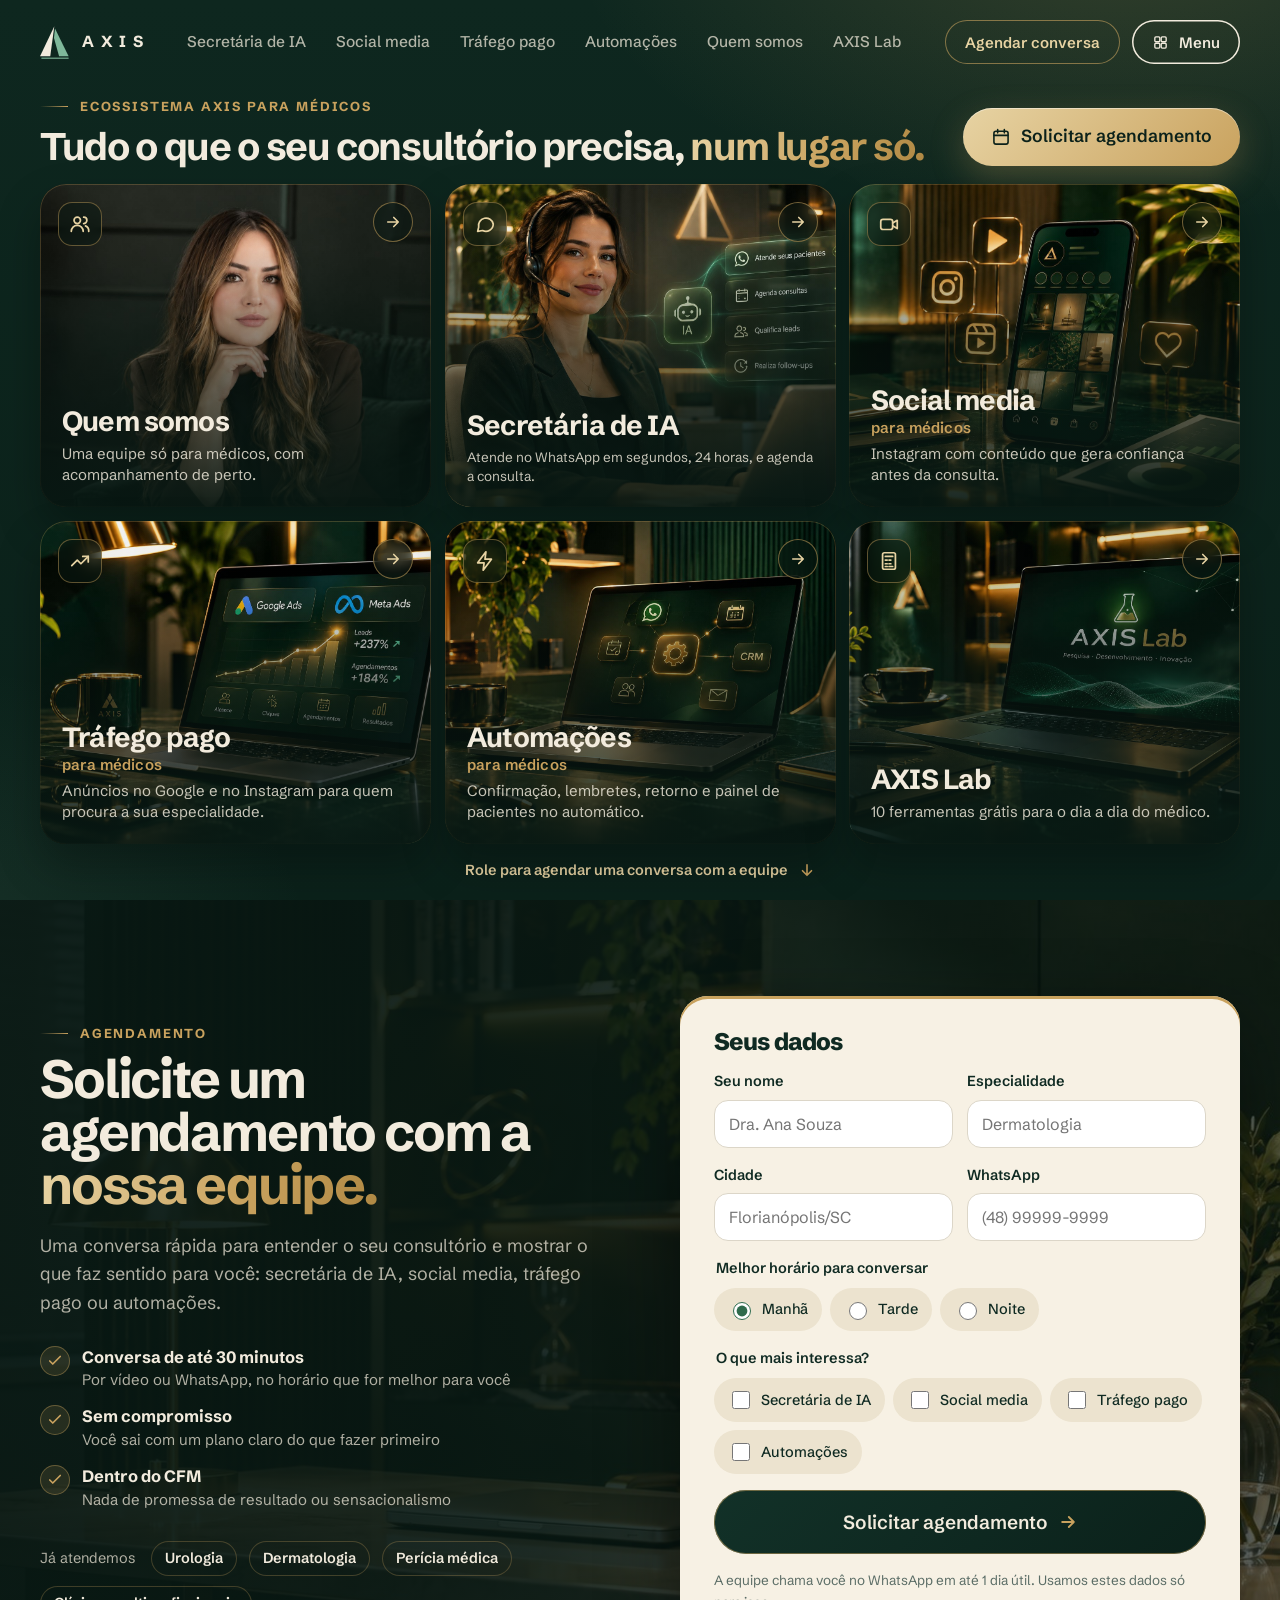
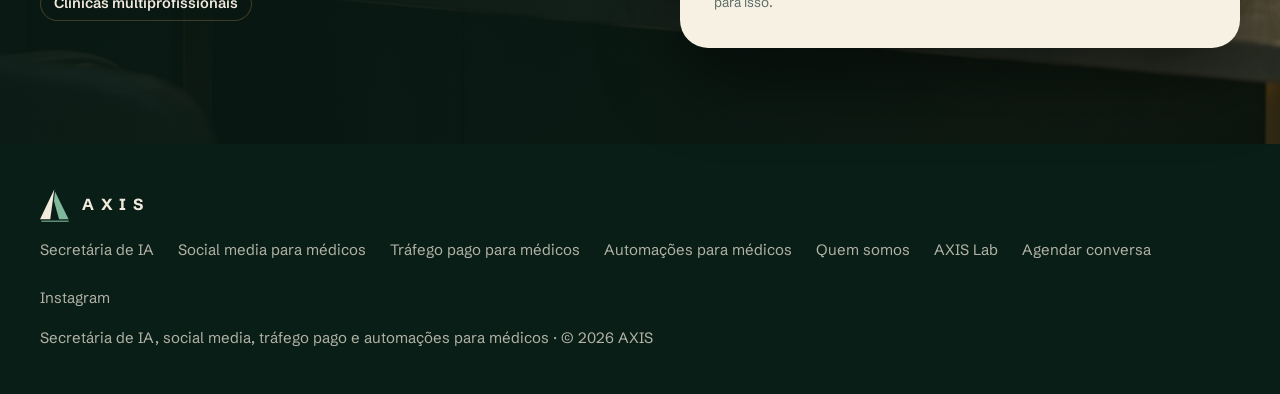
==== index.html @ 5eafce99 "feat(paginas): novas imagens no topo de Secretária, Social media, Tráfego pago, Automações e fundo d" ====
<!doctype html>
<html lang="pt-BR">
<head>
<meta charset="utf-8">
<meta name="viewport" content="width=device-width,initial-scale=1,viewport-fit=cover">
<title>AXIS · Marketing, IA e automações para médicos</title>
<meta name="description" content="Secretária de IA no WhatsApp, social media, tráfego pago e automações para consultórios médicos, dentro das regras do CFM.">
<meta name="theme-color" content="#0F2A22">
<link rel="canonical" href="https://axismed.app.br/">
<link rel="icon" href="/favicon.svg" type="image/svg+xml">
<link rel="manifest" href="/manifest.webmanifest">
<link rel="apple-touch-icon" href="/icons/apple-touch-icon.png">
<meta name="apple-mobile-web-app-capable" content="yes">
<meta name="apple-mobile-web-app-title" content="AXIS">
<meta property="og:type" content="website"><meta property="og:locale" content="pt_BR">
<meta property="og:url" content="https://axismed.app.br/"><meta property="og:title" content="AXIS · Marketing, IA e automações para médicos">
<meta property="og:description" content="Secretária de IA no WhatsApp, social media, tráfego pago e automações para consultórios médicos, dentro das regras do CFM."><meta property="og:image" content="https://axismed.app.br/og.jpg">
<meta name="twitter:card" content="summary_large_image">
<link rel="preconnect" href="https://fonts.googleapis.com"><link rel="preconnect" href="https://fonts.gstatic.com" crossorigin>
<link rel="stylesheet" href="https://fonts.googleapis.com/css2?family=Schibsted+Grotesk:wght@400;500;600;700;800&display=swap">
<link rel="stylesheet" href="/site.css?v=17">
</head>
<body>
<header class="nav"><div class="wrap">
  <a class="logo" href="/" aria-label="AXIS, página inicial"><svg width="30" height="34" viewBox="0 0 44 50" aria-hidden="true"><polygon points="21,2 0,46 15,46" fill="#F2EBDD"/><polygon points="22,5 42,46 28,46 20.5,19" fill="#7FB89A"/><rect x="2" y="48" width="40" height="1.6" fill="#7FB89A"/></svg><b>AXIS</b></a>
  <nav class="nav-l" aria-label="Áreas do site"><a href="/secretaria-ia/">Secretária de IA</a><a href="/social-media/">Social media</a><a href="/trafego-pago/">Tráfego pago</a><a href="/automacoes/">Automações</a><a href="/sobre/">Quem somos</a><a href="/lab/">AXIS Lab</a></nav>
  <div class="ctas"><a class="btn b-cream hide-m" href="/#agendar" data-t="Menu: agendar">Agendar conversa</a><button class="btn b-line menu-b" type="button" aria-expanded="false" aria-controls="sheet" style="color:var(--cream)"><svg viewBox="0 0 24 24" fill="none" stroke="currentColor" stroke-width="1.9" stroke-linecap="round" stroke-linejoin="round" aria-hidden="true"><rect x="4" y="4" width="7" height="7" rx="1.5"/><rect x="13" y="4" width="7" height="7" rx="1.5"/><rect x="4" y="13" width="7" height="7" rx="1.5"/><rect x="13" y="13" width="7" height="7" rx="1.5"/></svg>Menu</button></div>
</div></header>
<div class="sheet" id="sheet" hidden><div class="sh-in"><div class="sh-top"><a class="logo" href="/"><svg width="30" height="34" viewBox="0 0 44 50" aria-hidden="true"><polygon points="21,2 0,46 15,46" fill="#F2EBDD"/><polygon points="22,5 42,46 28,46 20.5,19" fill="#7FB89A"/><rect x="2" y="48" width="40" height="1.6" fill="#7FB89A"/></svg><b>AXIS</b></a><button class="btn b-line sh-x" type="button" style="color:var(--cream)" aria-label="Fechar menu">Fechar</button></div><a href="/" class="sh-i on"><svg viewBox="0 0 24 24" fill="none" stroke="currentColor" stroke-width="1.9" stroke-linecap="round" stroke-linejoin="round" aria-hidden="true"><path d="M4 11l8-7 8 7v8.5a1.5 1.5 0 0 1-1.5 1.5H15v-6H9v6H5.5A1.5 1.5 0 0 1 4 19.5z"/></svg><span><b>Início</b><small>Todas as áreas da AXIS</small></span></a><a href="/secretaria-ia/" class="sh-i"><svg viewBox="0 0 24 24" fill="none" stroke="currentColor" stroke-width="1.9" stroke-linecap="round" stroke-linejoin="round" aria-hidden="true"><path d="M21 12a8 8 0 0 1-11.6 7.1L4 20l1.1-4.6A8 8 0 1 1 21 12z"/></svg><span><b>Secretária de IA</b><small>Atende no WhatsApp em segundos, 24 horas, e agenda a consulta.</small></span></a><a href="/social-media/" class="sh-i"><svg viewBox="0 0 24 24" fill="none" stroke="currentColor" stroke-width="1.9" stroke-linecap="round" stroke-linejoin="round" aria-hidden="true"><rect x="3" y="7" width="13" height="11" rx="2.5"/><path d="M16 11l5-3v9l-5-3"/></svg><span><b>Social media para médicos</b><small>Instagram com conteúdo que gera confiança antes da consulta.</small></span></a><a href="/trafego-pago/" class="sh-i"><svg viewBox="0 0 24 24" fill="none" stroke="currentColor" stroke-width="1.9" stroke-linecap="round" stroke-linejoin="round" aria-hidden="true"><path d="M3 17l6-6 4 4 8-8"/><path d="M15 7h6v6"/></svg><span><b>Tráfego pago para médicos</b><small>Anúncios no Google e no Instagram para quem procura a sua especialidade.</small></span></a><a href="/automacoes/" class="sh-i"><svg viewBox="0 0 24 24" fill="none" stroke="currentColor" stroke-width="1.9" stroke-linecap="round" stroke-linejoin="round" aria-hidden="true"><path d="M13 2L4 14h7l-1 8 9-12h-7z"/></svg><span><b>Automações para médicos</b><small>Confirmação, lembretes, retorno e painel de pacientes no automático.</small></span></a><a href="/sobre/" class="sh-i"><svg viewBox="0 0 24 24" fill="none" stroke="currentColor" stroke-width="1.9" stroke-linecap="round" stroke-linejoin="round" aria-hidden="true"><circle cx="9" cy="8" r="3.5"/><path d="M2.5 20a6.5 6.5 0 0 1 13 0M16 4.5a3.5 3.5 0 0 1 0 7M18 14a6 6 0 0 1 3.5 6"/></svg><span><b>Quem somos</b><small>Uma equipe só para médicos, com acompanhamento de perto.</small></span></a><a href="/lab/" class="sh-i"><svg viewBox="0 0 24 24" fill="none" stroke="currentColor" stroke-width="1.9" stroke-linecap="round" stroke-linejoin="round" aria-hidden="true"><rect x="5" y="3" width="14" height="18" rx="2"/><path d="M8 7h8M8 11h2M12 11h2M8 15h2M12 15h2M8 18h2M12 18h4"/></svg><span><b>AXIS Lab</b><small>10 ferramentas grátis para o dia a dia do médico.</small></span></a><a href="/#agendar" class="sh-i"><svg viewBox="0 0 24 24" fill="none" stroke="currentColor" stroke-width="1.9" stroke-linecap="round" stroke-linejoin="round" aria-hidden="true"><rect x="3.5" y="5" width="17" height="15.5" rx="2.5"/><path d="M3.5 10h17M8 3v4M16 3v4"/></svg><span><b>Agendar conversa</b><small>Fale com a equipe e veja o que faz sentido para você.</small></span></a></div></div>
<main>
<section class="eco dark">
  <div class="wrap">
    <div class="eco-h">
      <div><p class="eyebrow">Ecossistema AXIS para médicos</p><h1>Tudo o que o seu consultório precisa, <span class="gold">num lugar só.</span></h1></div>
      <a class="btn b-cream eco-cta" href="#agendar" data-t="Home: agendar topo"><svg viewBox="0 0 24 24" fill="none" stroke="currentColor" stroke-width="1.9" stroke-linecap="round" stroke-linejoin="round" aria-hidden="true"><rect x="3.5" y="5" width="17" height="15.5" rx="2.5"/><path d="M3.5 10h17M8 3v4M16 3v4"/></svg>Solicitar agendamento</a>
    </div>
    <div class="eco-grid">
      <a class="door e-1" href="/sobre/" data-t="Porta: Quem somos" style="background-image:url(/img/jaqueline.jpg);background-position:50% 10%"><span class="d-ic"><svg viewBox="0 0 24 24" fill="none" stroke="currentColor" stroke-width="1.9" stroke-linecap="round" stroke-linejoin="round" aria-hidden="true"><circle cx="9" cy="8" r="3.5"/><path d="M2.5 20a6.5 6.5 0 0 1 13 0M16 4.5a3.5 3.5 0 0 1 0 7M18 14a6 6 0 0 1 3.5 6"/></svg></span><span class="d-tx"><b>Quem somos</b><small>Uma equipe só para médicos, com acompanhamento de perto.</small></span><span class="d-go" aria-hidden="true"><svg viewBox="0 0 24 24" fill="none" stroke="currentColor" stroke-width="2.2" stroke-linecap="round" stroke-linejoin="round" aria-hidden="true"><path d="M5 12h14M13 6l6 6-6 6"/></svg></span></a>
      <a class="door e-a e-2" href="/secretaria-ia/" data-t="Porta: Secretária de IA" style="background-image:url(/img/secretaria-ia.jpg);background-position:40% 30%"><span class="d-ic"><svg viewBox="0 0 24 24" fill="none" stroke="currentColor" stroke-width="1.9" stroke-linecap="round" stroke-linejoin="round" aria-hidden="true"><path d="M21 12a8 8 0 0 1-11.6 7.1L4 20l1.1-4.6A8 8 0 1 1 21 12z"/></svg></span><span class="d-tx"><b>Secretária de IA</b><small>Atende no WhatsApp em segundos, 24 horas, e agenda a consulta.</small></span><span class="d-go" aria-hidden="true"><svg viewBox="0 0 24 24" fill="none" stroke="currentColor" stroke-width="2.2" stroke-linecap="round" stroke-linejoin="round" aria-hidden="true"><path d="M5 12h14M13 6l6 6-6 6"/></svg></span></a>
      <a class="door e-b" href="/social-media/" data-t="Porta: Social media para médicos" style="background-image:url(/img/social-media.jpg);background-position:62% 40%"><span class="d-ic"><svg viewBox="0 0 24 24" fill="none" stroke="currentColor" stroke-width="1.9" stroke-linecap="round" stroke-linejoin="round" aria-hidden="true"><rect x="3" y="7" width="13" height="11" rx="2.5"/><path d="M16 11l5-3v9l-5-3"/></svg></span><span class="d-tx"><b>Social media<span class="d-sub">para médicos</span></b><small>Instagram com conteúdo que gera confiança antes da consulta.</small></span><span class="d-go" aria-hidden="true"><svg viewBox="0 0 24 24" fill="none" stroke="currentColor" stroke-width="2.2" stroke-linecap="round" stroke-linejoin="round" aria-hidden="true"><path d="M5 12h14M13 6l6 6-6 6"/></svg></span></a>
      <a class="door e-c" href="/trafego-pago/" data-t="Porta: Tráfego pago para médicos" style="background-image:url(/img/trafego-pago.jpg);background-position:60% 45%"><span class="d-ic"><svg viewBox="0 0 24 24" fill="none" stroke="currentColor" stroke-width="1.9" stroke-linecap="round" stroke-linejoin="round" aria-hidden="true"><path d="M3 17l6-6 4 4 8-8"/><path d="M15 7h6v6"/></svg></span><span class="d-tx"><b>Tráfego pago<span class="d-sub">para médicos</span></b><small>Anúncios no Google e no Instagram para quem procura a sua especialidade.</small></span><span class="d-go" aria-hidden="true"><svg viewBox="0 0 24 24" fill="none" stroke="currentColor" stroke-width="2.2" stroke-linecap="round" stroke-linejoin="round" aria-hidden="true"><path d="M5 12h14M13 6l6 6-6 6"/></svg></span></a>
      <a class="door e-d" href="/automacoes/" data-t="Porta: Automações para médicos" style="background-image:url(/img/automacoes.jpg);background-position:55% 40%"><span class="d-ic"><svg viewBox="0 0 24 24" fill="none" stroke="currentColor" stroke-width="1.9" stroke-linecap="round" stroke-linejoin="round" aria-hidden="true"><path d="M13 2L4 14h7l-1 8 9-12h-7z"/></svg></span><span class="d-tx"><b>Automações<span class="d-sub">para médicos</span></b><small>Confirmação, lembretes, retorno e painel de pacientes no automático.</small></span><span class="d-go" aria-hidden="true"><svg viewBox="0 0 24 24" fill="none" stroke="currentColor" stroke-width="2.2" stroke-linecap="round" stroke-linejoin="round" aria-hidden="true"><path d="M5 12h14M13 6l6 6-6 6"/></svg></span></a>
      <a class="door e-e lab" href="/lab/" data-t="Porta: AXIS Lab" style="background-image:url(/img/axis-lab.jpg);background-position:62% 45%"><span class="d-ic"><svg viewBox="0 0 24 24" fill="none" stroke="currentColor" stroke-width="1.9" stroke-linecap="round" stroke-linejoin="round" aria-hidden="true"><rect x="5" y="3" width="14" height="18" rx="2"/><path d="M8 7h8M8 11h2M12 11h2M8 15h2M12 15h2M8 18h2M12 18h4"/></svg></span><span class="d-tx"><span class="chips"><em>Consulta IA</em><em>Documentos</em><em>Calculadoras</em><em>Radar médico</em><em>Financeiro</em></span><b>AXIS Lab</b><small>10 ferramentas grátis para o dia a dia do médico.</small></span><span class="d-go" aria-hidden="true"><svg viewBox="0 0 24 24" fill="none" stroke="currentColor" stroke-width="2.2" stroke-linecap="round" stroke-linejoin="round" aria-hidden="true"><path d="M5 12h14M13 6l6 6-6 6"/></svg></span></a>
    </div>
    <a class="eco-down" href="#agendar" data-t="Home: rolar para agendar"><span>Role para agendar uma conversa com a equipe</span><svg viewBox="0 0 24 24" fill="none" stroke="currentColor" stroke-width="2.2" stroke-linecap="round" stroke-linejoin="round" aria-hidden="true"><path d="M12 5v14M6 13l6 6 6-6"/></svg></a>
  </div>
</section>
<section class="book" id="agendar">
  <div class="wrap">
    <div class="book-t">
      <p class="eyebrow">Agendamento</p>
      <h2>Solicite um agendamento com a <span class="gold">nossa equipe.</span></h2>
      <p class="lede">Uma conversa rápida para entender o seu consultório e mostrar o que faz sentido para você: secretária de IA, social media, tráfego pago ou automações.</p>
      <ul class="book-l">
        <li><svg viewBox="0 0 24 24" fill="none" stroke="currentColor" stroke-width="2.2" stroke-linecap="round" stroke-linejoin="round" aria-hidden="true"><path d="M5 12l4 4 10-10"/></svg><span><b>Conversa de até 30 minutos</b>Por vídeo ou WhatsApp, no horário que for melhor para você</span></li>
        <li><svg viewBox="0 0 24 24" fill="none" stroke="currentColor" stroke-width="2.2" stroke-linecap="round" stroke-linejoin="round" aria-hidden="true"><path d="M5 12l4 4 10-10"/></svg><span><b>Sem compromisso</b>Você sai com um plano claro do que fazer primeiro</span></li>
        <li><svg viewBox="0 0 24 24" fill="none" stroke="currentColor" stroke-width="2.2" stroke-linecap="round" stroke-linejoin="round" aria-hidden="true"><path d="M5 12l4 4 10-10"/></svg><span><b>Dentro do CFM</b>Nada de promessa de resultado ou sensacionalismo</span></li>
      </ul>
      <div class="spec"><span>Já atendemos</span><b>Urologia</b><b>Dermatologia</b><b>Perícia médica</b><b>Clínicas multiprofissionais</b></div>
    </div>
    <form class="card-f book-f" id="leadF">
      <h3>Seus dados</h3>
      <div class="g2"><label>Seu nome<input name="nome" required autocomplete="name" placeholder="Dra. Ana Souza"></label><label>Especialidade<input name="especialidade" required placeholder="Dermatologia"></label></div>
      <div class="g2"><label>Cidade<input name="cidade" required placeholder="Florianópolis/SC"></label><label>WhatsApp<input name="whatsapp" required inputmode="tel" autocomplete="tel" placeholder="(48) 99999-9999"></label></div>
      <fieldset><legend>Melhor horário para conversar</legend>
        <label class="op"><input type="radio" name="hora" value="Manhã" checked> Manhã</label>
        <label class="op"><input type="radio" name="hora" value="Tarde"> Tarde</label>
        <label class="op"><input type="radio" name="hora" value="Noite"> Noite</label></fieldset>
      <fieldset><legend>O que mais interessa?</legend><label class="op"><input type="checkbox" name="i" value="Secretária de IA"> Secretária de IA</label><label class="op"><input type="checkbox" name="i" value="Social media para médicos"> Social media</label><label class="op"><input type="checkbox" name="i" value="Tráfego pago para médicos"> Tráfego pago</label><label class="op"><input type="checkbox" name="i" value="Automações para médicos"> Automações</label></fieldset>
      <button class="btn b-forest book-b" type="submit">Solicitar agendamento<svg viewBox="0 0 24 24" fill="none" stroke="currentColor" stroke-width="2.2" stroke-linecap="round" stroke-linejoin="round" aria-hidden="true"><path d="M5 12h14M13 6l6 6-6 6"/></svg></button>
      <p class="fine">A equipe chama você no WhatsApp em até 1 dia útil. Usamos estes dados só para isso.</p>
      <div class="ok" hidden><b>Pedido recebido!</b> A equipe da AXIS vai chamar você no WhatsApp para marcar o horário.</div>
    </form>
  </div>
</section>
</main><footer class="foot"><div class="wrap">
  <a class="logo" href="/" aria-label="AXIS"><svg width="30" height="34" viewBox="0 0 44 50" aria-hidden="true"><polygon points="21,2 0,46 15,46" fill="#F2EBDD"/><polygon points="22,5 42,46 28,46 20.5,19" fill="#7FB89A"/><rect x="2" y="48" width="40" height="1.6" fill="#7FB89A"/></svg><b>AXIS</b></a>
  <nav aria-label="Rodapé"><a href="/secretaria-ia/">Secretária de IA</a><a href="/social-media/">Social media para médicos</a><a href="/trafego-pago/">Tráfego pago para médicos</a><a href="/automacoes/">Automações para médicos</a><a href="/sobre/">Quem somos</a><a href="/lab/">AXIS Lab</a><a href="/#agendar">Agendar conversa</a><a href="https://instagram.com/axismed_marketing" target="_blank" rel="noopener">Instagram</a></nav>
  <span>Secretária de IA, social media, tráfego pago e automações para médicos · © 2026 AXIS</span>
</div></footer>
<dialog id="installDlg"><div class="dlg"><h3>Instale a AXIS Lab no celular</h3><div id="installSteps"></div><button class="btn b-forest" type="button" onclick="this.closest('dialog').close()">Entendi</button></div></dialog>
<script src="/install.js"></script>
<script src="/track.js?v=1" defer></script>
<script>
(()=>{const b=document.querySelector('.menu-b'),s=document.getElementById('sheet');if(!b||!s)return;
const open=v=>{s.hidden=!v;b.setAttribute('aria-expanded',v);document.body.style.overflow=v?'hidden':'';if(v)s.querySelector('.sh-i')?.focus()};
b.onclick=()=>open(true);s.querySelector('.sh-x').onclick=()=>open(false);
addEventListener('keydown',e=>{if(e.key==='Escape'&&!s.hidden)open(false)});})();
</script>
<script>
document.getElementById('leadF').addEventListener('submit',async e=>{e.preventDefault();const f=e.target,b=f.querySelector('button');b.disabled=true;b.firstChild.textContent='Enviando…';
const d=Object.fromEntries(new FormData(f));const i=[...f.querySelectorAll('[name=i]:checked')].map(x=>x.value).join(', ');
try{const r=await fetch('/api/lead',{method:'POST',headers:{'content-type':'application/json'},body:JSON.stringify({type:'agendamento',nome:d.nome,especialidade:d.especialidade,cidade:d.cidade,whatsapp:d.whatsapp,ferramenta:i,nota:'Melhor horário: '+(d.hora||'')})});if(!r.ok)throw 0;
window.axt&&axt('lead',{interesse:i,origem:'home'});f.querySelectorAll('h3,.g2,fieldset,button,.fine').forEach(x=>x.hidden=true);f.querySelector('.ok').hidden=false}
catch{b.disabled=false;b.firstChild.textContent='Tentar de novo';f.querySelector('.fine').textContent='Não foi possível enviar agora. Tente de novo ou fale no Instagram @axismed_marketing.'}});
</script>
</body>
</html>
---- site.css ----
/* AXIS — site e Lab. Marca: Verde Floresta & Creme. Tipo: Schibsted Grotesk. */
:root{
  --forest:#0F2A22;--forest-2:#16382D;--forest-3:#1F4A3C;
  --cream:#F2EBDD;--paper:#FAF7F0;--white:#FFFFFF;
  --sage:#7FB89A;--sage-d:#2F6B4C;--mist:#E4EFE8;
  --ink:#0F2A22;--text:#33463F;--mute:#5B6D66;--rule:#DCD6C8;
  --on-dark:#F2EBDD;--on-dark-2:rgba(242,235,221,.72);--on-dark-3:rgba(242,235,221,.18);
  --f:'Schibsted Grotesk',ui-sans-serif,system-ui,-apple-system,'Segoe UI',sans-serif;
  --r-photo:28px;--r-panel:22px;--r-chip:14px;
  --gut:max(20px,env(safe-area-inset-left));
}
*{box-sizing:border-box}
html{scroll-behavior:smooth;-webkit-text-size-adjust:100%}
@media (prefers-reduced-motion:reduce){html{scroll-behavior:auto}*{animation:none!important;transition:none!important}}
body{margin:0;background:var(--paper);color:var(--text);font-family:var(--f);font-size:18px;line-height:1.6;-webkit-font-smoothing:antialiased;overflow-x:hidden}
img{max-width:100%;height:auto;display:block}
a{color:inherit}
h1,h2,h3,p{margin:0}
h1,h2,h3{color:var(--ink);font-weight:800;letter-spacing:-.035em;line-height:1.02}
.dark h1,.dark h2,.dark h3{color:var(--on-dark)}
.wrap{max-width:1240px;margin:0 auto;padding:0 var(--gut)}
.sr{position:absolute;width:1px;height:1px;overflow:hidden;clip:rect(0 0 0 0)}
:focus-visible{outline:3px solid var(--sage);outline-offset:3px;border-radius:6px}

/* botões */
.btn{display:inline-flex;align-items:center;justify-content:center;gap:10px;min-height:54px;padding:14px 26px;border-radius:999px;border:0;font:600 17px/1 var(--f);text-decoration:none;cursor:pointer;transition:transform .15s,background .15s}
.btn:active{transform:scale(.98)}
.btn svg{width:18px;height:18px;flex:none}
.b-cream{background:var(--cream);color:var(--forest)}.b-cream:hover{background:#fff}
.b-forest{background:var(--forest);color:var(--cream)}.b-forest:hover{background:var(--forest-3)}
.b-line{background:transparent;color:inherit;box-shadow:inset 0 0 0 1.5px currentColor}.b-line:hover{background:rgba(127,184,154,.14)}
.ctas{display:flex;flex-wrap:wrap;gap:12px}

/* navegação */
.nav{position:absolute;inset:0 0 auto;z-index:30;padding-top:env(safe-area-inset-top)}
.nav .wrap{display:flex;align-items:center;justify-content:space-between;height:84px;gap:20px}
.logo{display:flex;align-items:center;gap:12px;text-decoration:none;color:var(--on-dark)}
.logo b{font-weight:700;letter-spacing:.42em;font-size:16px;margin-right:-.42em}
.logo small{font-weight:600;font-size:13px;color:var(--sage);letter-spacing:.02em}
.nav-l{display:flex;gap:30px;font-size:15.5px;font-weight:500;color:var(--on-dark-2)}
.nav-l a{text-decoration:none;padding:8px 0}.nav-l a:hover{color:var(--on-dark)}
.nav-l .on{color:var(--on-dark)}
.nav .btn{min-height:44px;padding:10px 20px;font-size:15px}
.nav-m{display:none}
@media (max-width:920px){.nav-l{display:none}.nav-m{display:inline-flex}.nav .wrap{height:70px}.nav .btn.hide-m{display:none}}

/* hero */
.hero{background:var(--forest);color:var(--on-dark-2);padding:132px 0 88px;position:relative;overflow:hidden}
.hero::after{content:"";position:absolute;right:-12%;top:-30%;width:70%;aspect-ratio:1;background:radial-gradient(closest-side,rgba(127,184,154,.16),transparent);pointer-events:none}
.hero .wrap{display:grid;grid-template-columns:1.12fr .88fr;gap:64px;align-items:center;position:relative;z-index:1}
.hero h1{font-size:clamp(38px,4.1vw,60px);letter-spacing:-.045em;line-height:.98}
.hero .lede{font-size:clamp(18px,1.4vw,20px);max-width:560px;margin:24px 0 32px;color:var(--on-dark-2)}
.trust{display:flex;flex-wrap:wrap;gap:10px 22px;margin-top:40px;font-size:15px;color:var(--on-dark-2)}
.trust span{display:inline-flex;align-items:center;gap:8px}
.trust svg{width:18px;height:18px;color:var(--sage)}
.scene{position:relative;padding:0 0 40px 40px}
.scene .photo{border-radius:var(--r-photo);aspect-ratio:4/4.6;object-fit:cover;width:100%;object-position:78% 40%}
.phone{position:absolute;left:0;bottom:0;width:min(58%,290px);background:#ECE5D8;border-radius:30px;padding:8px;box-shadow:0 40px 70px -20px rgba(0,0,0,.55);color:#1d2b25}
.phone .ph-top{display:flex;align-items:center;gap:10px;padding:12px 12px 10px;background:var(--forest-2);border-radius:23px 23px 0 0;color:var(--on-dark)}
.ph-top i{width:30px;height:30px;border-radius:50%;background:var(--sage);display:grid;place-items:center;font-style:normal;color:var(--forest);font-weight:800;font-size:13px}
.ph-top b{font-size:14px;line-height:1.2;display:block}.ph-top small{font-size:11.5px;color:var(--sage)}
.ph-body{display:flex;flex-direction:column;gap:7px;padding:12px 10px 14px;background:#E8E1D3;border-radius:0 0 23px 23px;font-size:13px;line-height:1.35}
.m{max-width:84%;padding:8px 11px;border-radius:14px;background:#fff}
.m.o{align-self:flex-end;background:#D6EEDD}
.m.last{box-shadow:0 0 0 2px var(--sage)}
.booked{position:absolute;right:-8px;top:34px;display:flex;align-items:center;gap:12px;background:#fff;border-radius:18px;padding:14px 18px;box-shadow:0 24px 50px -18px rgba(0,0,0,.5);color:var(--ink)}
.booked .ck{width:36px;height:36px;border-radius:50%;background:var(--sage);display:grid;place-items:center;color:var(--forest)}
.booked .ck svg{width:18px;height:18px}
.booked b{display:block;font-size:15px;line-height:1.2}.booked small{font-size:13px;color:var(--mute)}
@media (prefers-reduced-motion:no-preference){
  .phone .m{opacity:0;animation:pop .45s ease-out forwards}
  .phone .m:nth-child(1){animation-delay:.3s}.phone .m:nth-child(2){animation-delay:.9s}.phone .m:nth-child(3){animation-delay:1.5s}.phone .m:nth-child(4){animation-delay:2.1s}.phone .m:nth-child(5){animation-delay:2.7s}
  .booked{opacity:0;animation:pop .5s ease-out 3.4s forwards}
}
@keyframes pop{from{opacity:0;transform:translateY(8px)}to{opacity:1;transform:none}}

/* o que fazemos, no topo */
.does{list-style:none;padding:0;margin:-8px 0 34px;display:grid;gap:14px;max-width:560px}
.does li{display:grid;grid-template-columns:40px 1fr;gap:14px;align-items:start}
.does svg{width:40px;height:40px;padding:9px;border-radius:12px;background:rgba(127,184,154,.16);color:var(--sage)}
.does b{display:block;color:var(--on-dark);font-size:17.5px;line-height:1.3}
.does span{font-size:15.5px;line-height:1.5;color:var(--on-dark-2)}
.crm{position:absolute;right:-8px;bottom:84px;width:230px;background:#fff;border-radius:18px;padding:14px 16px 8px;box-shadow:0 24px 50px -18px rgba(0,0,0,.5);color:var(--ink)}
.crm b{display:block;font-size:13px;color:var(--mute);font-weight:600;margin-bottom:6px}
.crm-r{display:flex;justify-content:space-between;align-items:center;padding:7px 0;border-top:1px solid #EEE9DF;font-size:14px}
.crm-r em{font-style:normal;font-weight:800;font-size:17px;font-variant-numeric:tabular-nums}
.crm-r:nth-of-type(3) em{color:var(--sage-d)}
@media (prefers-reduced-motion:no-preference){.crm{opacity:0;animation:pop .5s ease-out 3.9s forwards}}
/* seções */
.sec{padding:clamp(80px,10vw,136px) 0;position:relative}
.sec-h{display:grid;grid-template-columns:1fr 1fr;gap:40px 64px;align-items:end;margin-bottom:56px}
.sec-h h2,.h2{font-size:clamp(36px,4.6vw,64px)}
.sec-h p{max-width:520px;font-size:19px}
.kick{display:inline-block;font-size:15px;font-weight:600;color:var(--sage-d);margin-bottom:18px}
.dark .kick{color:var(--sage)}

/* o que fazemos */
.s-serv{background:var(--white)}
.banner{border-radius:var(--r-photo);overflow:hidden;position:relative;margin-bottom:64px;aspect-ratio:21/8}
.banner img{width:100%;height:100%!important;object-fit:cover;object-position:50% 60%}
.pillars{display:grid;grid-template-columns:repeat(3,1fr);gap:0}
.pillar{padding:6px 40px 10px;border-left:1.5px solid var(--rule)}
.pillar:first-child{padding-left:0;border-left:0}
.pillar .tag{display:inline-flex;align-items:center;gap:8px;font-size:14.5px;font-weight:600;color:var(--sage-d);background:var(--mist);border-radius:999px;padding:6px 14px 6px 10px}
.pillar .tag svg{width:16px;height:16px}
.pillar h3{font-size:clamp(26px,2.4vw,34px);margin:22px 0 14px}
.pillar p{color:var(--mute);font-size:17px}
.pillar ul{list-style:none;padding:0;margin:22px 0 0;display:grid;gap:11px;font-size:16.5px;color:var(--ink)}
.pillar li{display:flex;gap:11px;align-items:flex-start}
.pillar li::before{content:"";flex:none;width:7px;height:7px;border-radius:50%;background:var(--sage);margin-top:10px}

/* método */
.s-met{background:var(--forest);color:var(--on-dark-2)}
.met{display:grid;grid-template-columns:.95fr 1.05fr;gap:72px;align-items:center}
.met .photo{border-radius:var(--r-photo);aspect-ratio:5/4;object-fit:cover;width:100%;margin-top:40px;object-position:70% 50%}
.met .intro{font-size:19px;margin-top:22px;max-width:480px}
.steps{list-style:none;margin:0;padding:0;counter-reset:s}
.steps li{display:grid;grid-template-columns:56px 1fr;gap:22px;align-items:start;padding:30px 0;border-top:1px solid var(--on-dark-3);counter-increment:s}
.steps li:last-child{border-bottom:1px solid var(--on-dark-3)}
.steps li::before{content:counter(s);width:56px;height:56px;border-radius:50%;border:1.5px solid var(--sage);color:var(--sage);display:grid;place-items:center;font-weight:700;font-size:20px}
.steps h3{font-size:clamp(24px,2.2vw,30px)}
.steps small{display:block;font-size:14.5px;font-weight:600;color:var(--sage);margin-bottom:4px}
.steps p{font-size:17px;margin-top:8px;max-width:520px}

/* quem */
.s-quem{background:var(--cream)}
.quem{display:grid;grid-template-columns:.85fr 1.15fr;gap:72px;align-items:center}
.quem .photo{border-radius:var(--r-photo);aspect-ratio:4/5;object-fit:cover;width:100%;object-position:50% 20%}
.quem .txt p{font-size:19px;margin-top:20px;max-width:560px}
.quote{margin:40px 0 0;padding:28px 0 0;border-top:1.5px solid var(--rule);font-size:clamp(22px,2.1vw,28px);line-height:1.3;font-weight:600;color:var(--ink);letter-spacing:-.02em;max-width:600px}
.sign{display:flex;align-items:center;gap:12px;margin-top:22px;font-size:16px}
.sign b{color:var(--ink)}

/* CFM */
.s-cfm{background:#cfd6d0 url(/img/bgcfm.jpg) center/cover no-repeat;padding:clamp(56px,8vw,110px) 0}
.cfm{background:var(--white);border-radius:var(--r-photo);padding:clamp(32px,4.4vw,60px);max-width:640px;margin-left:auto;box-shadow:0 50px 90px -40px rgba(15,42,34,.5)}
.cfm h2{font-size:clamp(32px,3.6vw,48px)}
.rules{list-style:none;padding:0;margin:32px 0 0;display:grid;gap:0}
.rules li{display:grid;grid-template-columns:36px 1fr;gap:16px;padding:18px 0;border-top:1px solid var(--rule)}
.rules .ck{width:32px;height:32px;border-radius:50%;background:var(--mist);color:var(--sage-d);display:grid;place-items:center}
.rules .ck svg{width:16px;height:16px}
.rules b{display:block;color:var(--ink);font-size:18px;line-height:1.3}
.rules span{font-size:16px;color:var(--mute)}

/* Lab (faixa no site) */
.s-lab{background:var(--sage);color:var(--forest);overflow:hidden}
.labx{display:grid;grid-template-columns:1.1fr .9fr;gap:48px;align-items:center}
.labx p{font-size:19px;margin:20px 0 32px;max-width:520px;color:var(--forest)}
.labx .kick{color:var(--forest)}
.mini{display:grid;grid-template-columns:repeat(2,1fr);gap:12px;transform:rotate(-3deg);margin:-20px 0}
.mini div{background:var(--forest);color:var(--on-dark);border-radius:18px;padding:18px;display:grid;gap:10px;font-weight:600;font-size:15.5px;line-height:1.25}
.mini div:nth-child(3n+2){background:var(--cream);color:var(--forest)}
.mini svg{width:22px;height:22px;color:var(--sage)}
.mini div:nth-child(3n+2) svg{color:var(--sage-d)}

/* final */
.s-final{background:var(--forest) url(/img/bgquem.jpg) center/cover no-repeat;padding:0;color:var(--on-dark-2)}
.s-final .veil{background:linear-gradient(90deg,rgba(15,42,34,.97) 0%,rgba(15,42,34,.9) 46%,rgba(15,42,34,.25) 100%);padding:clamp(90px,12vw,170px) 0}
.s-final h2{font-size:clamp(40px,5.4vw,76px);max-width:720px}
.s-final p{font-size:20px;max-width:520px;margin:24px 0 38px}
.s-final .handle{margin-top:18px;font-size:15px}

/* rodapé */
.foot{background:#0A1E18;color:var(--on-dark-2);padding:44px 0 calc(44px + env(safe-area-inset-bottom));font-size:15px}
.foot .wrap{display:flex;flex-wrap:wrap;gap:16px 40px;align-items:center;justify-content:space-between}
.foot nav{display:flex;gap:24px;flex-wrap:wrap}.foot nav a{text-decoration:none}.foot nav a:hover{color:var(--on-dark)}

/* ===== Lab ===== */
.lab-hero .scene{padding:0}
.lab-hero .lede{max-width:500px}
.appmock{width:min(380px,100%);margin-left:auto;background:var(--paper);border-radius:40px;padding:10px;box-shadow:0 50px 90px -30px rgba(0,0,0,.6),0 0 0 1px rgba(255,255,255,.08);position:relative}
.appmock .am-bar{background:var(--forest-2);border-radius:31px 31px 0 0;padding:20px 18px 14px;display:flex;align-items:center;gap:10px;color:var(--on-dark)}
.appmock .am-bar b{letter-spacing:.32em;font-size:13px}
.appmock .am-in{padding:16px 14px 18px;border-radius:0 0 31px 31px;background:var(--paper)}
.appmock h4{margin:0 0 12px;font-size:19px;letter-spacing:-.02em;color:var(--ink);line-height:1.15}
.am-grid{display:grid;grid-template-columns:1fr 1fr;gap:8px}
.am-grid span{display:flex;flex-direction:column;gap:8px;background:#fff;border:1px solid var(--rule);border-radius:14px;padding:11px;font-size:12.5px;font-weight:600;color:var(--ink);line-height:1.2}
.am-grid span:first-child{grid-column:span 2;flex-direction:row;align-items:center;background:var(--forest);color:var(--on-dark);border-color:var(--forest)}
.am-grid svg{width:18px;height:18px;color:var(--sage-d)}
.am-grid span:first-child svg{color:var(--sage)}
.floatnote{position:absolute;left:-120px;bottom:36px;background:#fff;border-radius:18px;padding:14px 16px;box-shadow:0 24px 50px -18px rgba(0,0,0,.55);width:230px;color:var(--ink);font-size:13.5px;line-height:1.4}
.floatnote b{display:block;font-size:14.5px;margin-bottom:4px}
.floatnote small{color:var(--mute)}

.s-tools{background:var(--white)}
.feat{display:grid;grid-template-columns:1.1fr .9fr;gap:40px;align-items:center;background:var(--forest);color:var(--on-dark-2);border-radius:var(--r-photo);padding:clamp(28px,4vw,52px);margin-bottom:20px;text-decoration:none}
.feat h3{color:var(--on-dark);font-size:clamp(30px,3.2vw,44px)}
.feat p{font-size:18px;margin-top:14px;max-width:480px}
.feat .go{display:inline-flex;margin-top:26px}
.soap{background:var(--paper);border-radius:20px;padding:22px;color:var(--text);font-size:14.5px;line-height:1.5;display:grid;gap:10px}
.soap .rec{display:flex;align-items:center;gap:10px;font-weight:600;color:var(--ink);padding-bottom:10px;border-bottom:1px solid var(--rule)}
.soap .rec i{width:12px;height:12px;border-radius:50%;background:#C8573E;box-shadow:0 0 0 5px rgba(200,87,62,.15)}
.soap b{color:var(--ink)}
.tlist{display:grid;grid-template-columns:repeat(3,1fr);gap:16px}
@media (max-width:1100px){.tlist{grid-template-columns:1fr 1fr}}
.titem{display:grid;grid-template-columns:52px 1fr;gap:18px;align-items:start;padding:26px;border-radius:var(--r-panel);background:var(--paper);text-decoration:none;transition:background .15s}
.titem:hover{background:var(--mist)}
.titem .ic{width:52px;height:52px;border-radius:16px;background:var(--forest);color:var(--sage);display:grid;place-items:center}
.titem .ic svg{width:24px;height:24px}
.titem h3{font-size:22px;letter-spacing:-.025em;line-height:1.15}
.titem p{font-size:16px;color:var(--mute);margin-top:6px}
.titem em{font-style:normal;font-size:13.5px;font-weight:600;color:var(--sage-d);display:block;margin-bottom:6px}

.s-app{background:var(--mist)}
.appx{display:grid;grid-template-columns:1fr auto;gap:56px;align-items:center}
.os{display:grid;grid-template-columns:1fr 1fr;gap:16px;margin-top:34px}
.os div{background:#fff;border-radius:var(--r-panel);padding:22px}
.os b{color:var(--ink);font-size:18px}.os p{font-size:16px;color:var(--mute);margin-top:6px}
.qrbox{background:var(--forest);border-radius:var(--r-photo);padding:28px;text-align:center;color:var(--on-dark-2);font-size:15px;width:300px}
#qr{background:var(--cream);border-radius:18px;padding:16px;width:244px;height:244px;margin:0 auto 16px;display:grid;place-items:center}
#qr img,#qr canvas{width:212px!important;height:212px!important}

dialog{border:0;border-radius:24px;padding:0;max-width:440px;width:calc(100% - 32px);box-shadow:0 40px 80px -20px rgba(0,0,0,.5);font-family:var(--f);color:var(--text)}
dialog::backdrop{background:rgba(9,32,26,.6)}
.dlg{padding:30px;display:grid;gap:16px}.dlg h3{font-size:24px}.dlg ol{margin:0;padding-left:20px;display:grid;gap:8px}

/* responsivo */
@media (max-width:980px){
  .hero{padding:110px 0 72px}
  .hero .wrap,.met,.quem,.labx,.feat,.appx,.sec-h{grid-template-columns:1fr}
  .hero .wrap{gap:48px}
  .scene{padding:0 0 32px 0;max-width:560px}
  .phone{left:-4px}
  .met .photo{aspect-ratio:16/10;margin-top:28px}
  .quem .photo{max-width:460px}
  .pillars{grid-template-columns:1fr;gap:36px}
  .pillar{padding:0;border-left:0;border-top:1.5px solid var(--rule);padding-top:30px}
  .pillar:first-child{border-top:0;padding-top:0}
  .banner{aspect-ratio:16/9}
  .mini{transform:none;margin:0}
  .tlist{grid-template-columns:1fr}
  .appmock{margin:0 auto}
  .floatnote{left:-10px;bottom:40px}
  .qrbox{display:none}
  .s-final .veil{background:linear-gradient(180deg,rgba(15,42,34,.82),rgba(15,42,34,.96))}
}
@media (max-width:560px){
  body{font-size:17px}
  .hero h1{font-size:clamp(40px,11vw,54px)}
  .phone{width:60%;font-size:12px}
  .scene .photo{aspect-ratio:1/1.05}
  .ph-body{font-size:12px}
  .booked{right:-4px;top:16px;padding:11px 14px}
  .booked b{font-size:14px}
  .crm{display:none}
  .does{gap:12px}.does b{font-size:16.5px}.does span{font-size:15px}
  .ctas .btn{width:100%}
  .os{grid-template-columns:1fr}
  .floatnote{display:none}
  .titem{padding:20px;grid-template-columns:46px 1fr;gap:14px}
  .titem .ic{width:46px;height:46px}
  .cfm{border-radius:22px}
  .steps li{grid-template-columns:52px 1fr}
  .steps li::before{width:44px;height:44px;font-size:17px}.steps li{grid-template-columns:44px 1fr;gap:16px}
}

/* ===== ecossistema (multi-páginas) ===== */
@view-transition{navigation:auto}
::view-transition-old(root),::view-transition-new(root){animation-duration:.28s}
.menu-b{min-height:44px;padding:10px 18px;font-size:15px}
.menu-b svg{width:17px;height:17px}
.nav-l a.on{color:var(--on-dark);box-shadow:inset 0 -2px 0 var(--sage)}
@media (max-width:1100px){.nav-l{gap:20px;font-size:14.5px}}
.sheet{position:fixed;inset:0;z-index:80;background:#0B1F19;overflow-y:auto;padding:env(safe-area-inset-top) 0 env(safe-area-inset-bottom)}
.sh-in{max-width:720px;margin:0 auto;padding:16px var(--gut) 40px;display:grid;gap:8px}
.sh-top{display:flex;justify-content:space-between;align-items:center;height:64px;margin-bottom:8px}
.sh-x{min-height:42px;padding:8px 18px;font-size:15px}
.sh-i{display:grid;grid-template-columns:48px 1fr;gap:16px;align-items:center;padding:14px;border-radius:18px;text-decoration:none;color:var(--on-dark);background:rgba(242,235,221,.05)}
.sh-i:hover,.sh-i.on{background:rgba(127,184,154,.16)}
.sh-i svg{width:48px;height:48px;padding:12px;border-radius:14px;background:rgba(127,184,154,.16);color:var(--sage)}
.sh-i b{display:block;font-size:18px;line-height:1.2}.sh-i small{font-size:14.5px;color:var(--on-dark-2)}

/* início = hub */
.hub{background:var(--forest);color:var(--on-dark-2);padding:118px 0 70px;position:relative;overflow:hidden}
.hub::before{content:"";position:absolute;left:-20%;top:-40%;width:80%;aspect-ratio:1;background:radial-gradient(closest-side,rgba(127,184,154,.13),transparent);pointer-events:none}
.hub .wrap{position:relative}
.hub-h{display:grid;grid-template-columns:1.15fr .85fr;gap:56px;align-items:end;margin-bottom:44px}
.hub h1{font-size:clamp(38px,4.3vw,62px);letter-spacing:-.045em;line-height:.98}
.hub .lede{font-size:clamp(18px,1.45vw,20px);margin-top:22px;max-width:580px}
.cred{list-style:none;margin:0;padding:0;display:grid;gap:0;border-top:1px solid var(--on-dark-3)}
.cred li{display:grid;grid-template-columns:22px 1fr;gap:14px;padding:13px 0;border-bottom:1px solid var(--on-dark-3);font-size:14.5px;line-height:1.45}
.cred svg{width:22px;height:22px;color:var(--sage);margin-top:1px}
.cred b{display:block;color:var(--on-dark);font-size:15.5px}
.cred.small{border:0;margin-top:26px}.cred.small li{border:0;padding:8px 0}
.hub-l{font-size:15px;font-weight:600;color:var(--sage);margin-bottom:14px}
.bento{display:grid;grid-template-columns:repeat(4,1fr);grid-auto-rows:minmax(190px,auto);gap:14px}
.door{position:relative;display:flex;flex-direction:column;justify-content:flex-end;gap:10px;padding:22px;border-radius:24px;text-decoration:none;color:var(--on-dark);background:var(--forest-2) center/cover no-repeat;overflow:hidden;isolation:isolate;min-height:190px;transition:transform .2s}
.door::before{content:"";position:absolute;inset:0;z-index:-1;background:linear-gradient(180deg,rgba(9,25,20,.05) 20%,rgba(9,25,20,.88) 100%);transition:background .2s}
.door:hover{transform:translateY(-3px)}
.door:hover::before{background:linear-gradient(180deg,rgba(9,25,20,0) 10%,rgba(9,25,20,.8) 100%)}
.door .d-ic{position:absolute;top:18px;left:18px;width:44px;height:44px;border-radius:14px;background:rgba(15,42,34,.72);backdrop-filter:blur(6px);display:grid;place-items:center;color:var(--sage)}
.door .d-ic svg{width:22px;height:22px}
.door .d-go{position:absolute;top:18px;right:18px;width:40px;height:40px;border-radius:50%;background:var(--cream);color:var(--forest);display:grid;place-items:center;transition:transform .2s}
.door:hover .d-go{transform:rotate(-35deg)}
.door .d-go svg{width:18px;height:18px}
.door b{display:block;font-size:22px;font-weight:800;letter-spacing:-.025em;line-height:1.1}
.door small{display:block;font-size:14.5px;line-height:1.4;color:rgba(242,235,221,.82);margin-top:6px;max-width:400px}
.door.b-xl{grid-column:span 2;grid-row:span 2}
.door.b-xl b{font-size:clamp(28px,2.6vw,38px)}.door.b-xl small{font-size:16.5px}
.door.b-wide{grid-column:span 2}
.door.noimg{background:var(--sage);color:var(--forest)}
.door.noimg::before{display:none}
.door.noimg small{color:rgba(15,42,34,.78)}
.door.noimg .d-ic{background:var(--forest)}
.door.cta{background-color:var(--cream)}
.spec{display:flex;flex-wrap:wrap;align-items:center;gap:10px 12px;margin-top:30px;font-size:14.5px}
.spec span{color:var(--on-dark-2);margin-right:4px}
.spec b{font-weight:600;color:var(--on-dark);padding:6px 14px;border-radius:999px;box-shadow:inset 0 0 0 1px var(--on-dark-3)}

/* páginas internas */
.phero{background:var(--forest);color:var(--on-dark-2);padding:112px 0 64px;position:relative}
.phero .wrap{display:grid;grid-template-columns:1.05fr .95fr;gap:56px;align-items:center}
.phero h1{font-size:clamp(38px,4.4vw,64px);letter-spacing:-.04em;line-height:1}
.phero .lede{font-size:clamp(18px,1.4vw,20px);margin:22px 0 30px;max-width:560px}
.ph-img img{border-radius:var(--r-photo);width:100%;aspect-ratio:5/4;object-fit:cover}
.crumb{display:inline-flex;align-items:center;gap:8px;font-size:14.5px;font-weight:500;color:var(--on-dark-2);text-decoration:none;margin-bottom:22px;padding:6px 12px 6px 8px;border-radius:999px;box-shadow:inset 0 0 0 1px var(--on-dark-3)}
.crumb:hover{color:var(--on-dark)}.crumb svg{width:16px;height:16px;color:var(--sage)}
.s-white{background:var(--white)}.s-cream{background:var(--cream)}
.two{display:grid;grid-template-columns:1.1fr .9fr;gap:64px;align-items:start}
.narrow{max-width:820px}
.sticky{position:sticky;top:30px}
.feat-l{list-style:none;padding:0;margin:30px 0 0;display:grid;gap:22px}
.feat-l li{display:grid;grid-template-columns:44px 1fr;gap:16px}
.feat-l svg{width:44px;height:44px;padding:11px;border-radius:14px;background:var(--forest);color:var(--sage)}
.feat-l b{display:block;color:var(--ink);font-size:19px;line-height:1.3}
.feat-l span{font-size:16.5px;color:var(--mute)}
.phone.static{position:relative;left:auto;bottom:auto;width:min(100%,340px);margin:0 auto}
.phone.static .m{opacity:1;animation:none}
.flow{list-style:none;padding:0;margin:0;display:grid;grid-template-columns:repeat(4,1fr);gap:14px;counter-reset:f}
.flow li{background:#fff;border-radius:var(--r-panel);padding:24px;counter-increment:f;display:grid;gap:8px;align-content:start}
.flow li::before{content:counter(f);width:38px;height:38px;border-radius:50%;background:var(--forest);color:var(--sage);display:grid;place-items:center;font-weight:700}
.flow b{color:var(--ink);font-size:19px;line-height:1.25}.flow span{font-size:16px;color:var(--mute)}
.faq{margin-top:28px;display:grid;gap:10px}
.faq details{background:var(--paper);border-radius:18px;padding:0 22px}
.faq summary{cursor:pointer;list-style:none;padding:20px 0;font-weight:700;color:var(--ink);font-size:18px;display:flex;justify-content:space-between;gap:16px}
.faq summary::-webkit-details-marker{display:none}
.faq summary::after{content:"+";font-size:24px;line-height:1;color:var(--sage-d)}
.faq details[open] summary::after{content:"–"}
.faq p{padding:0 0 20px;font-size:17px;color:var(--mute);max-width:680px}
.board{display:grid;grid-template-columns:repeat(4,1fr);gap:12px;background:var(--mist);border-radius:var(--r-photo);padding:16px}
.board .col{background:var(--paper);border-radius:18px;padding:14px;display:grid;gap:8px;align-content:start}
.board .col b{display:flex;justify-content:space-between;font-size:15px;color:var(--ink);padding:2px 2px 6px}
.board .col b em{font-style:normal;background:var(--forest);color:var(--cream);border-radius:999px;padding:0 9px;font-size:13px}
.board .col span{background:#fff;border-radius:12px;padding:12px;font-size:14.5px;box-shadow:0 1px 0 var(--rule)}
.grid3{display:grid;grid-template-columns:repeat(3,1fr);gap:16px}
.tile{background:#fff;border-radius:var(--r-panel);padding:26px;display:grid;gap:8px;align-content:start}
.tile svg{width:44px;height:44px;padding:11px;border-radius:14px;background:var(--forest);color:var(--sage);margin-bottom:6px}
.tile b{color:var(--ink);font-size:19px;line-height:1.25}.tile span{font-size:16px;color:var(--mute)}
.s-white .tile{background:var(--paper)}
.big-p{font-size:19px;margin-top:20px;max-width:560px}
.checks{list-style:none;padding:28px;margin:0;display:grid;gap:16px;background:var(--forest);border-radius:var(--r-photo);color:var(--on-dark)}
.checks li{display:grid;grid-template-columns:30px 1fr;gap:12px;font-size:17px;line-height:1.4}
.checks svg{width:30px;height:30px;padding:6px;border-radius:50%;background:var(--sage);color:var(--forest)}
.steps.light li{border-color:var(--rule)}
.steps.light li::before{border-color:var(--sage-d);color:var(--sage-d)}
.steps.light p{color:var(--mute)}
.r-photo{border-radius:var(--r-photo);aspect-ratio:4/5;object-fit:cover;width:100%}
.explore{background:var(--paper);padding:72px 0}
.h3x{font-size:clamp(26px,2.4vw,34px);margin-bottom:22px}
.doors3{display:grid;grid-template-columns:repeat(3,1fr);gap:14px}
.ctaband{background:var(--forest);color:var(--on-dark-2);padding:64px 0}
.ctaband .wrap{display:flex;flex-wrap:wrap;gap:28px;align-items:center;justify-content:space-between}
.ctaband h2{color:var(--on-dark);font-size:clamp(28px,2.8vw,40px);max-width:640px}
.ctaband p{margin-top:12px;max-width:600px}
.card-f{background:#fff;border-radius:var(--r-photo);padding:clamp(22px,3vw,34px);display:grid;gap:16px;color:var(--text)}
.card-f label{display:grid;gap:6px;font-size:14.5px;font-weight:600;color:var(--ink)}
.card-f input,.card-f textarea{font:400 16px var(--f);padding:13px 14px;border:1.5px solid var(--rule);border-radius:14px;background:var(--paper);color:var(--ink);min-height:48px;width:100%}
.card-f input:focus,.card-f textarea:focus{border-color:var(--sage-d);outline:none}
.card-f .g2{display:grid;grid-template-columns:1fr 1fr;gap:14px}
.card-f fieldset{border:0;padding:0;margin:0;display:flex;flex-wrap:wrap;gap:8px}
.card-f legend{font-size:14.5px;font-weight:600;color:var(--ink);margin-bottom:8px}
.card-f .op{display:inline-flex;align-items:center;gap:8px;padding:10px 14px;border-radius:999px;background:var(--mist);font-weight:500;cursor:pointer}
.card-f .op input{width:18px;height:18px;min-height:0;accent-color:var(--sage-d)}
.card-f .fine{font-size:13.5px;color:var(--mute)}
.card-f .ok{background:var(--mist);border-radius:16px;padding:18px;color:var(--ink);font-size:17px}
@media (max-width:980px){
  .hub{padding:96px 0 56px}
  .hub-h,.phero .wrap,.two{grid-template-columns:1fr}
  .hub-h{gap:30px}
  .bento{grid-template-columns:1fr 1fr}
  .door.b-xl{grid-row:span 1;min-height:280px}
  .flow,.board,.grid3,.doors3{grid-template-columns:1fr 1fr}
  .phero{padding:92px 0 48px}
  .ph-img img{aspect-ratio:16/10}
  .sticky{position:static}
}
@media (max-width:560px){
  .bento{grid-template-columns:1fr 1fr;gap:10px;grid-auto-rows:auto}
  .door.b-xl,.door.b-wide{grid-column:span 2}
  .door{min-height:168px;padding:16px;border-radius:20px}
  .door.b-xl{min-height:250px}
  .door:not(.b-xl):not(.b-wide) small{display:none}
  .door:not(.b-xl):not(.b-wide) b{font-size:18px}
  .door .d-ic{top:14px;left:14px;width:38px;height:38px}.door .d-go{top:14px;right:14px;width:34px;height:34px}
  .door .chips em:nth-child(n+4){display:none}
  .flow,.board,.grid3,.doors3,.card-f .g2{grid-template-columns:1fr}
  .menu-b{padding:10px 14px}
  .spec b{font-size:13.5px}
}

.door.lab{padding-top:76px}
.door .chips{display:flex;flex-wrap:wrap;gap:6px;margin-bottom:14px}
.door .chips em{font-style:normal;font-size:13px;font-weight:600;background:rgba(15,42,34,.1);color:var(--forest);border-radius:999px;padding:5px 11px}
@media (max-width:560px){
  .cred{display:grid;grid-template-columns:1fr 1fr;gap:0 14px;border-top:0}
  .cred li{grid-template-columns:18px 1fr;gap:8px;padding:10px 0;font-size:0;border-bottom:1px solid var(--on-dark-3)}
  .cred li b{font-size:13.5px;line-height:1.3}
  .cred svg{width:18px;height:18px}
  .cred.small li{font-size:14px}.cred.small{grid-template-columns:1fr}
  .hub-h{margin-bottom:30px}
}

/* ===== Home: ecossistema em uma tela + agendamento (v11) ===== */
.eyebrow{font-size:13px;font-weight:700;letter-spacing:.14em;text-transform:uppercase;color:var(--sage);margin-bottom:10px}
.eco{background:var(--forest);color:var(--on-dark-2);position:relative;overflow:hidden;min-height:100vh;min-height:100svh;display:flex;padding:96px 0 18px}
.eco::before{content:"";position:absolute;left:-20%;top:-40%;width:80%;aspect-ratio:1;background:radial-gradient(closest-side,rgba(127,184,154,.13),transparent);pointer-events:none}
.eco>.wrap{position:relative;display:flex;flex-direction:column;flex:1;width:100%}
.eco-h{display:flex;align-items:flex-end;justify-content:space-between;gap:24px;margin-bottom:18px}
.eco h1{font-size:clamp(28px,3vw,44px);letter-spacing:-.04em;line-height:1.02;max-width:760px}
.eco-cta{min-height:58px;padding:16px 28px;font-size:17.5px;flex:none;box-shadow:0 10px 30px rgba(0,0,0,.25)}
.eco-cta svg{width:20px;height:20px}
.eco-grid{flex:1;display:grid;grid-template-columns:repeat(4,1fr);grid-template-rows:1fr 1fr;gap:14px;min-height:430px}
.eco-grid .door{min-height:0;height:100%}
.eco-grid .e-a{grid-column:span 2}
.eco-grid .e-f{grid-column:span 2}
.eco-grid .e-a b,.eco-grid .e-f b{font-size:clamp(24px,2.2vw,32px)}
.eco-grid .door.lab{padding-top:22px}
.eco-down{display:flex;align-items:center;justify-content:center;gap:10px;margin-top:14px;font-size:14.5px;font-weight:600;color:var(--on-dark-2);text-decoration:none}
.eco-down svg{width:18px;height:18px;color:var(--sage);animation:bob 1.8s ease-in-out infinite}
.eco-down:hover{color:var(--on-dark)}
@keyframes bob{50%{transform:translateY(4px)}}

.book{position:relative;color:var(--on-dark-2);padding:96px 0;background:linear-gradient(100deg,rgba(15,42,34,.97) 0%,rgba(15,42,34,.9) 48%,rgba(15,42,34,.72) 100%),url(/img/bgfinal.jpg) center/cover no-repeat;scroll-margin-top:0}
.book .wrap{display:grid;grid-template-columns:1fr minmax(0,560px);gap:56px;align-items:center}
.book h2{color:var(--on-dark);font-size:clamp(36px,4.2vw,60px);letter-spacing:-.045em;line-height:.98}
.book .lede{font-size:clamp(17px,1.4vw,20px);margin:20px 0 28px;max-width:560px}
.book-l{list-style:none;margin:0;padding:0;display:grid;gap:14px}
.book-l li{display:grid;grid-template-columns:30px 1fr;gap:12px;font-size:15px;line-height:1.45}
.book-l svg{width:30px;height:30px;padding:6px;border-radius:50%;background:rgba(127,184,154,.18);color:var(--sage)}
.book-l b{display:block;color:var(--on-dark);font-size:16.5px}
.book .spec{margin-top:30px}
.book-f{box-shadow:0 30px 70px rgba(0,0,0,.35)}
.book-f h3{font-size:24px}
.book-b{min-height:64px;font-size:19px;width:100%}
.book-b svg{width:20px;height:20px}
.card-f .fine{font-size:13.5px;color:var(--mute)}
@media (max-width:1100px){.eco-grid{grid-template-columns:repeat(3,1fr);grid-template-rows:auto}.eco-grid .e-a,.eco-grid .e-f{grid-column:span 1}.eco-grid .door{min-height:220px}.eco-grid .e-f{grid-column:span 2}}
@media (max-width:920px){
  .eco{min-height:0;padding:86px 0 26px}
  .eco-h{flex-direction:column;align-items:flex-start;gap:16px}
  .eco-grid{grid-template-columns:1fr 1fr;min-height:0}
  .eco-grid .e-a,.eco-grid .e-f{grid-column:span 2}
  .eco-grid .e-f{grid-column:span 2}
  .book{padding:64px 0}
  .book .wrap{grid-template-columns:1fr;gap:34px}
}
@media (max-width:560px){
  .eco-cta{width:100%}
  .eco-grid{gap:10px}
  .eco-grid .door{min-height:168px}
  .eco-grid .e-a{min-height:220px}
  .eco-grid .door:not(.e-a):not(.e-f) small{display:none}
  .card-f .g2{grid-template-columns:1fr}
}
.eco-grid{min-height:340px}
@media (min-width:921px) and (max-height:820px){
  .eco{padding-top:84px;padding-bottom:12px}
  .eco h1{font-size:clamp(26px,2.5vw,36px)}
  .eyebrow{margin-bottom:6px}
  .eco-h{margin-bottom:14px}
  .eco-cta{min-height:52px;padding:13px 24px}
  .eco-grid{gap:12px}
  .eco-grid .door{padding:18px}
  .eco-grid .door small{font-size:13.5px}
  .eco-grid .door b{font-size:19px}
  .eco-grid .e-a b,.eco-grid .e-f b{font-size:clamp(22px,2vw,28px)}
  .eco-grid .door .chips{margin-bottom:8px}
  .eco-down{margin-top:10px}
}
.eco h1{max-width:920px}
.nav-l a{white-space:nowrap}
@media (max-width:1180px){.nav-l{gap:16px;font-size:14px}}
@media (max-width:1060px){.nav-l{display:none}}

/* ===== Cards v12: títulos que não quebram feio + AXIS Lab com foto ===== */
.door{container-type:inline-size}
.door::before{background:linear-gradient(180deg,rgba(9,25,20,0) 25%,rgba(9,25,20,.55) 55%,rgba(9,25,20,.93) 100%)}
.door:hover::before{background:linear-gradient(180deg,rgba(9,25,20,0) 20%,rgba(9,25,20,.5) 55%,rgba(9,25,20,.9) 100%)}
.door .d-tx{display:block;min-width:0}
.door b,.eco-grid .door b,.eco-grid .e-a b,.eco-grid .e-f b{font-size:clamp(18px,8cqi,30px);line-height:1.04;letter-spacing:-.03em;text-wrap:balance;overflow-wrap:normal;hyphens:none}
.eco-grid .e-a b,.eco-grid .e-f b{font-size:clamp(22px,5.4cqi,34px)}
.door .d-sub{display:block;font-size:.56em;font-weight:600;letter-spacing:0;color:var(--sage);margin-top:4px}
.door small,.eco-grid .door small{font-size:clamp(13px,4.6cqi,15px);text-wrap:pretty;margin-top:8px}
.eco-grid .e-a small,.eco-grid .e-f small{font-size:clamp(13.5px,2.6cqi,16px)}
@container (max-width:250px){.door small{display:none}}
.door.lab{background-color:var(--forest-2);color:var(--on-dark);padding-top:22px}
.door.lab::before{display:block;background:linear-gradient(90deg,rgba(15,42,34,.96) 0%,rgba(15,42,34,.82) 45%,rgba(15,42,34,.25) 100%)}
.door.lab small{color:rgba(242,235,221,.82)}
.door.lab .d-ic{background:rgba(127,184,154,.22);color:var(--sage)}
.door .chips em{background:rgba(242,235,221,.12);color:var(--cream);box-shadow:inset 0 0 0 1px rgba(242,235,221,.18);backdrop-filter:blur(4px)}
@container (max-width:340px){.door .chips{display:none}}
.door b,.eco-grid .door b{font-size:clamp(19px,9.5cqi,30px)}
.eco-grid .e-a b,.eco-grid .e-f b{font-size:clamp(24px,6.2cqi,36px)}
.door .d-sub{font-size:clamp(13px,4.8cqi,15px);font-weight:600;letter-spacing:.01em;margin-top:5px}
.door .d-tx small{display:block}
@container (max-width:250px){.door .d-tx small{display:none}}
@media (max-width:560px){.eco-grid .e-a b{font-size:clamp(26px,8cqi,34px)}.eco-grid .e-a{min-height:240px}}
@media (max-width:560px){
  .eco .eco-grid .door b{font-size:clamp(19px,9.5cqi,26px)}
  .eco .eco-grid .door.e-a b,.eco .eco-grid .door.e-f b{font-size:clamp(26px,8cqi,34px)}
  .eco .eco-grid .door.e-a small,.eco .eco-grid .door.e-f small{display:block}
  .eco .eco-grid .door .chips em:nth-child(n+4){display:none}
}

/* ===== v13 · Premium verde & dourado ===== */
:root{--gold:#C9A25E;--gold-l:#E7D3A3;--gold-a:rgba(201,162,94,.28);--night:#0B211A}
.gold{background:linear-gradient(100deg,var(--gold-l),var(--gold) 60%,#B08944);-webkit-background-clip:text;background-clip:text;color:transparent}
.eyebrow{color:var(--gold);display:flex;align-items:center;gap:12px}
.eyebrow::before{content:"";width:28px;height:1px;background:linear-gradient(90deg,transparent,var(--gold))}
.eco{background:radial-gradient(900px 480px at 88% -8%,rgba(201,162,94,.20),transparent 62%),radial-gradient(700px 520px at -8% 108%,rgba(127,184,154,.12),transparent 60%),linear-gradient(180deg,#0E271F,var(--night))}
.eco::before{display:none}
.eco h1{font-weight:700;letter-spacing:-.035em}
.eco-cta{background:linear-gradient(135deg,var(--gold-l),var(--gold));color:var(--night);box-shadow:0 12px 34px rgba(201,162,94,.28),inset 0 1px 0 rgba(255,255,255,.45)}
.eco-cta:hover{background:linear-gradient(135deg,#F1E2BC,#D4AE6A)}
.door{border-radius:26px;box-shadow:inset 0 0 0 1px var(--gold-a),0 22px 44px rgba(0,0,0,.28);background-color:#123128}
.door:hover{transform:translateY(-4px);box-shadow:inset 0 0 0 1px rgba(201,162,94,.6),0 28px 54px rgba(0,0,0,.35)}
.door::before{background:linear-gradient(180deg,rgba(8,24,19,.05) 20%,rgba(8,24,19,.5) 52%,rgba(8,24,19,.94) 100%)}
.door .d-ic{background:rgba(8,24,19,.5);backdrop-filter:blur(8px);-webkit-backdrop-filter:blur(8px);box-shadow:inset 0 0 0 1px rgba(201,162,94,.45);color:var(--gold-l)}
.door .d-go{background:rgba(8,24,19,.45);backdrop-filter:blur(8px);-webkit-backdrop-filter:blur(8px);color:var(--gold-l);box-shadow:inset 0 0 0 1px rgba(201,162,94,.55)}
.door:hover .d-go{background:var(--gold);color:var(--night)}
.door b{font-weight:700}
.door .d-sub{color:var(--gold)}
.door.lab{background-color:#123128}
.door.lab::before{background:linear-gradient(90deg,rgba(8,24,19,.95) 0%,rgba(8,24,19,.78) 42%,rgba(8,24,19,.12) 100%)}
.door.lab .d-ic{background:rgba(8,24,19,.5);color:var(--gold-l)}
.door .chips em{background:rgba(8,24,19,.45);color:var(--gold-l);box-shadow:inset 0 0 0 1px rgba(201,162,94,.4)}
.door.grade{background-color:#1A3B30;background-blend-mode:luminosity}
.door.grade::after{content:"";position:absolute;inset:0;z-index:-1;background:linear-gradient(140deg,rgba(231,211,163,.55),rgba(201,162,94,.15) 45%,rgba(15,42,34,.4));mix-blend-mode:soft-light;pointer-events:none}
.grade-img{position:relative;border-radius:var(--r-photo);overflow:hidden}
.grade-img img{filter:grayscale(1) brightness(.85) contrast(1.05)}
.grade-img::after{content:"";position:absolute;inset:0;background:linear-gradient(140deg,rgba(201,162,94,.45),rgba(15,42,34,.75));mix-blend-mode:color;pointer-events:none}
.eco-down{color:var(--gold-l)}.eco-down svg{color:var(--gold)}
.book{background:linear-gradient(100deg,rgba(8,24,19,.97) 0%,rgba(8,24,19,.9) 46%,rgba(8,24,19,.55) 100%),url(/img/consultorio.jpg) 70% 40%/cover no-repeat}
.book h2{font-weight:700;letter-spacing:-.04em}
.book-l svg{background:rgba(201,162,94,.14);color:var(--gold);box-shadow:inset 0 0 0 1px rgba(201,162,94,.4)}
.book .spec b{box-shadow:inset 0 0 0 1px var(--gold-a)}
.book-f{background:#F7F1E4;box-shadow:0 30px 80px rgba(0,0,0,.45),inset 0 3px 0 var(--gold)}
.book-f input{background:#fff}
.book-f .op{background:#ECE3CF}
.book-b{background:linear-gradient(135deg,#123128,var(--night));box-shadow:inset 0 0 0 1px rgba(201,162,94,.5)}
.book-b svg{color:var(--gold)}
.nav .b-cream{background:transparent;color:var(--gold-l);box-shadow:inset 0 0 0 1px rgba(201,162,94,.6)}
.nav .b-cream:hover{background:var(--gold);color:var(--night)}

/* ===== Prints de WhatsApp (secretária de IA) ===== */
.wa{display:flex;flex-direction:column;width:100%;max-width:340px;border-radius:28px;overflow:hidden;background:#0B1612;box-shadow:0 0 0 7px #0E1D18,0 0 0 8px rgba(201,162,94,.55),0 30px 60px rgba(0,0,0,.45);font-family:Inter,system-ui,sans-serif;text-align:left}
.wa-h{display:flex;align-items:center;gap:10px;padding:14px 14px 12px;background:#14231D;border-bottom:1px solid rgba(201,162,94,.18)}
.wa-av{display:grid;place-items:center;width:34px;height:34px;border-radius:50%;background:linear-gradient(135deg,var(--gold-l),var(--gold));color:#0B211A;font-weight:800;font-size:15px;flex:none}
.wa-n{display:flex;flex-direction:column;line-height:1.2}.wa-n b{color:#F2EBDD;font-size:14px;font-weight:600}.wa-n small{color:#7FB89A;font-size:12px}
.wa-b{display:flex;flex-direction:column;gap:6px;padding:14px 12px 16px;background:#0B1612 radial-gradient(circle at 1px 1px,rgba(242,235,221,.05) 1px,transparent 0) 0 0/14px 14px;flex:1}
.wb{display:block;max-width:84%;padding:7px 10px 6px;border-radius:12px;font-size:13.5px;line-height:1.38;color:#EDE6D8;position:relative}
.wb.in{align-self:flex-start;background:#1E2B25;border-top-left-radius:4px}
.wb.out{align-self:flex-end;background:#1F5A45;border-top-right-radius:4px}
.wt{display:block;text-align:right;font-size:10.5px;color:rgba(237,230,216,.55);margin-top:2px}
.wt .ck{font-style:normal;color:#7FD3F7;margin-left:4px;letter-spacing:-2px}
/* card da home */
.door .wa-mini{position:absolute;right:22px;top:72px;max-width:270px;z-index:1;transform:rotate(2deg);box-shadow:0 0 0 5px #0E1D18,0 0 0 6px rgba(201,162,94,.55),0 24px 50px rgba(0,0,0,.5)}
.door .wa-mini .wa-h{padding:10px 12px}.door .wa-mini .wa-av{width:28px;height:28px;font-size:13px}
.door .wa-mini .wa-b{padding:10px 10px 12px;gap:5px}.door .wa-mini .wb{font-size:12.5px;padding:6px 9px 5px}
.door:hover .wa-mini{transform:rotate(0deg) translateY(-3px)}
.door .wa-mini{transition:transform .35s ease}
.door.e-a .d-tx{max-width:calc(100% - 300px)}
@container (max-width:620px){.door .wa-mini{display:none}.door.e-a .d-tx{max-width:none}}
@media (min-width:921px) and (max-height:820px){.door .wa-mini{top:62px;max-width:250px}.door .wa-mini .wb:nth-child(1){display:none}}
/* seção na página da secretária */
.s-prints{background:linear-gradient(180deg,rgba(8,24,19,.92),rgba(8,24,19,.97)),url(/img/recepcao.jpg) center/cover;color:var(--on-dark-2)}
.s-prints .h2{color:var(--on-dark);max-width:760px;margin-bottom:40px}
.prints{display:grid;grid-template-columns:repeat(3,1fr);gap:34px;align-items:start}
.prints figure{margin:0;display:flex;flex-direction:column;align-items:center;gap:22px}
.prints figcaption{text-align:center;font-size:15px;line-height:1.5;max-width:300px}
.prints figcaption b{display:block;color:var(--gold-l);font-size:17px;margin-bottom:4px}
@media (max-width:920px){.prints{grid-template-columns:1fr;gap:44px}}
.door .wa-mini{top:20px;right:74px;max-width:236px;transform:rotate(3deg)}
@media (min-width:921px) and (max-height:820px){.door .wa-mini{top:20px;max-width:236px}.door .wa-mini .wb:nth-child(1){display:block}}
.door.e-a .d-tx{max-width:calc(100% - 300px)}
@container (max-width:620px){.door .wa-mini{display:block}.door.e-a .d-tx{max-width:calc(100% - 270px)}}
@container (max-width:500px){.door .wa-mini{display:none}.door.e-a .d-tx{max-width:none}}
.eco .eco-grid .door .wa-n b,.door .wa-n b{font-size:13px;letter-spacing:0;line-height:1.2;font-weight:600;text-wrap:nowrap}
.eco .eco-grid .door .wa-n small,.door .wa-n small{display:block;font-size:11px;margin:0;color:#7FB89A}
.door .wa-mini{right:66px}
.door.e-a .d-tx{max-width:calc(100% - 320px)}
@container (max-width:500px){.door.e-a .d-tx{max-width:none}}
/* v15 · ordem: Quem somos + Secretária largos em cima, 4 iguais embaixo (AXIS Lab é um deles) */
.eco-grid{grid-template-columns:repeat(4,1fr)}
.eco-grid .e-a,.eco-grid .e-f{grid-column:span 2}
.eco-grid .e-e{grid-column:auto}
.eco-grid .door.lab{padding-top:18px}
.door.lab::before{background:linear-gradient(180deg,rgba(8,24,19,.15) 15%,rgba(8,24,19,.6) 52%,rgba(8,24,19,.94) 100%)}
@media (max-width:1100px){.eco-grid{grid-template-columns:1fr 1fr;grid-template-rows:auto}.eco-grid .door{min-height:220px}.eco-grid .e-a,.eco-grid .e-f{grid-column:span 2}.eco-grid .e-e{grid-column:auto}}
@media (max-width:560px){.eco .eco-grid .door.e-f b{font-size:clamp(26px,8cqi,34px)}.eco-grid .e-f{min-height:240px}}
/* v16 · grade uniforme 3x2: Quem somos, Secretária, Social / Tráfego, Automações, AXIS Lab */
.eco-grid,.eco-grid{grid-template-columns:repeat(3,1fr);grid-template-rows:1fr 1fr}
.eco-grid .door,.eco-grid .e-a,.eco-grid .e-e,.eco-grid .e-f{grid-column:auto}
.eco .eco-grid .door b,.eco .eco-grid .door.e-a b{font-size:clamp(19px,8cqi,30px)}
.door.e-a .d-tx{max-width:none}
.door .wa-mini{top:14px;right:62px;max-width:200px;transform:rotate(3deg) scale(.86);transform-origin:top right}
.door .wa-mini .wb:nth-child(n+3){display:none}
.door:hover .wa-mini{transform:rotate(0) scale(.86)}
@container (max-width:620px){.door .wa-mini{display:block}}
@container (max-width:300px){.door .wa-mini{display:none}}
@media (max-width:920px){.eco-grid{grid-template-columns:1fr 1fr;grid-template-rows:auto}.eco-grid .door,.eco-grid .e-a{min-height:230px}}
@media (max-width:560px){.eco-grid .door,.eco-grid .e-a{min-height:190px}.eco .eco-grid .door.e-a b{font-size:clamp(19px,9.5cqi,26px)}.eco-grid .door.e-a small{display:none}}
.door .wa-mini .wa-h{display:none}
.door .wa-mini{top:16px;right:64px;max-width:210px;transform:none;background:transparent;box-shadow:none;border-radius:0;overflow:visible}
.door:hover .wa-mini{transform:translateY(-2px)}
.door .wa-mini .wa-b{background:none;padding:0;gap:6px}
.door .wa-mini .wb{box-shadow:0 8px 20px rgba(0,0,0,.35);font-size:12px}
.door .wa-mini .wb.in{background:rgba(30,43,37,.92);backdrop-filter:blur(6px)}
.door .wa-mini .wb.out{background:rgba(31,90,69,.95)}
.door .wa-mini{max-width:190px}
.door .wa-mini .wb{font-size:11.5px;padding:5px 9px 4px;max-width:100%}
.door .wa-mini .wt{font-size:9.5px;margin-top:0}
@media (max-width:560px){.eco .eco-grid .door.e-a .d-tx small{display:none}}
.eco-grid .door.lab .chips{display:none}
/* v17 · imagens largas nos topos das páginas internas + fundo do AXIS Lab */
.phero .ph-wide{align-self:center}
.phero .ph-wide img{aspect-ratio:16/9;object-fit:cover;box-shadow:0 0 0 1px rgba(201,162,94,.35),0 30px 70px rgba(0,0,0,.45)}
.lab-bg{background:linear-gradient(90deg,rgba(8,24,19,.97) 0%,rgba(8,24,19,.9) 42%,rgba(8,24,19,.55) 100%),url(/img/axis-lab-hero.jpg) 65% 50%/cover no-repeat}
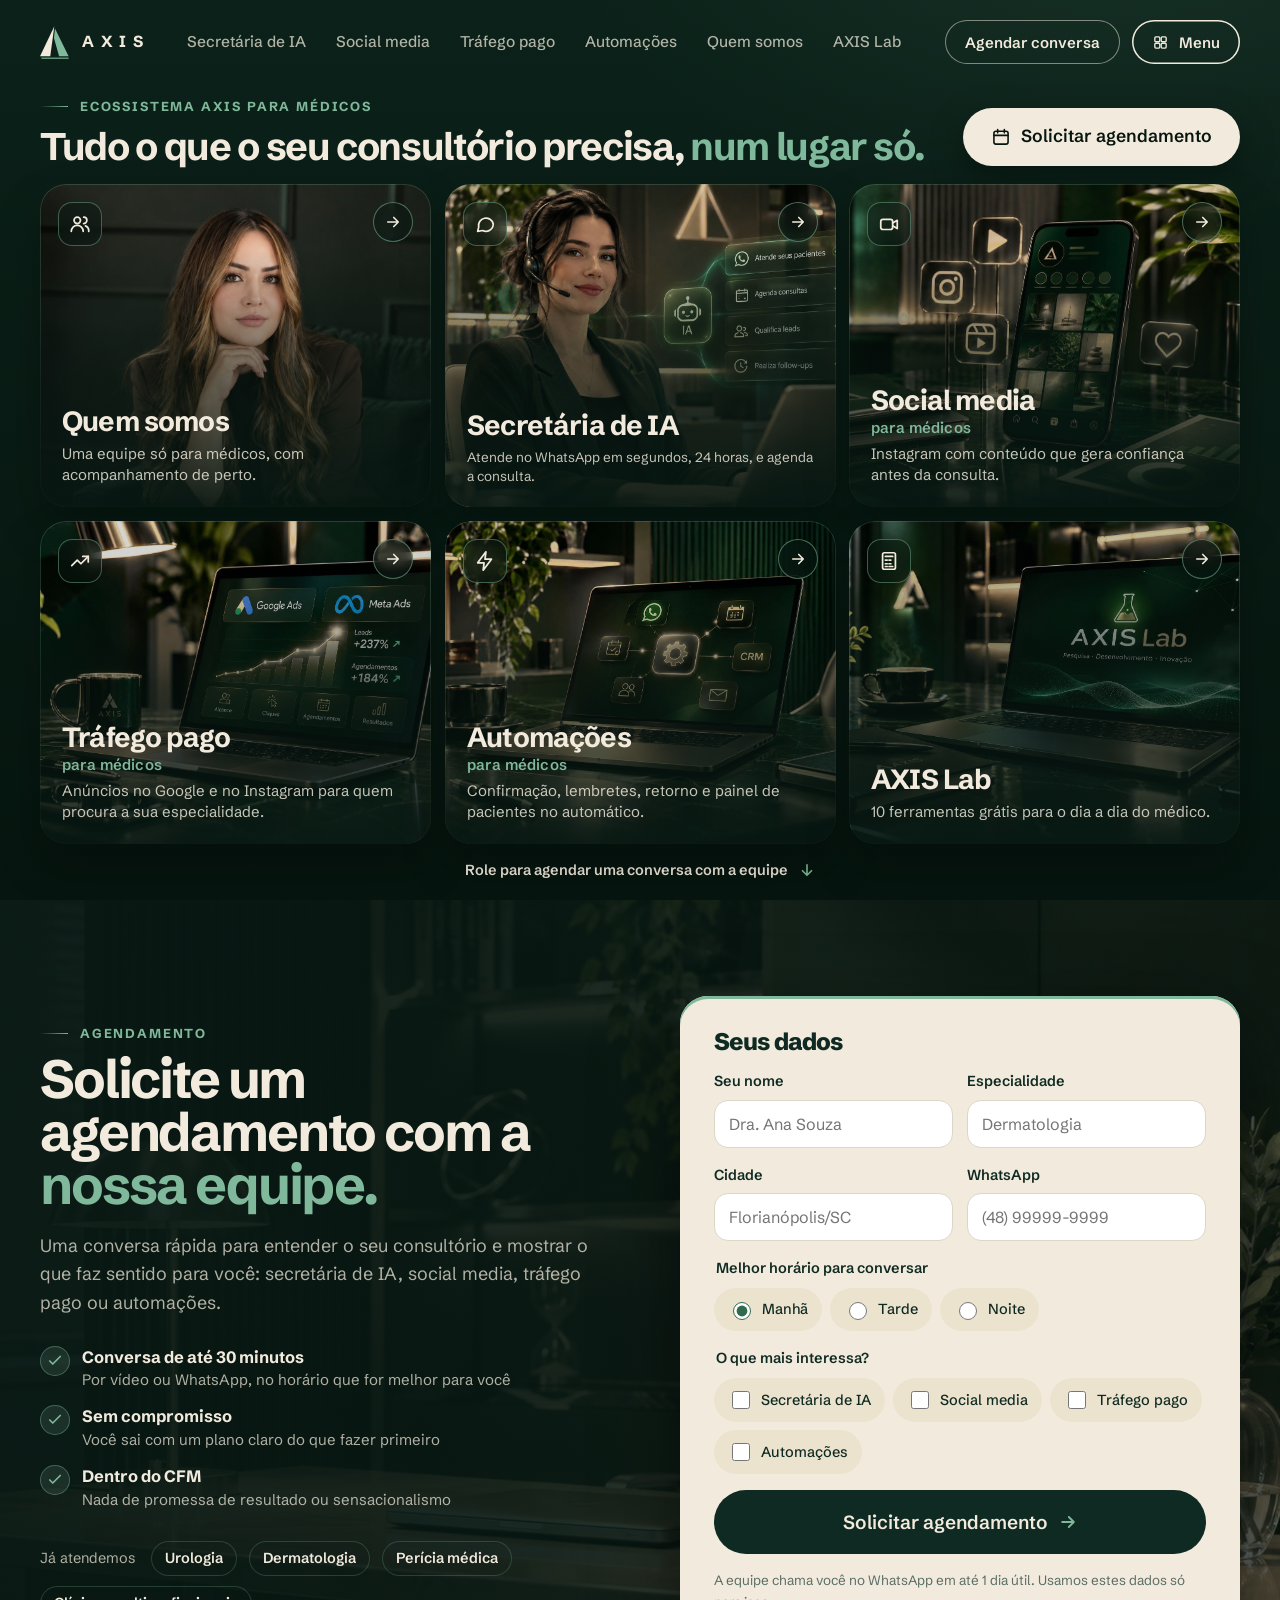
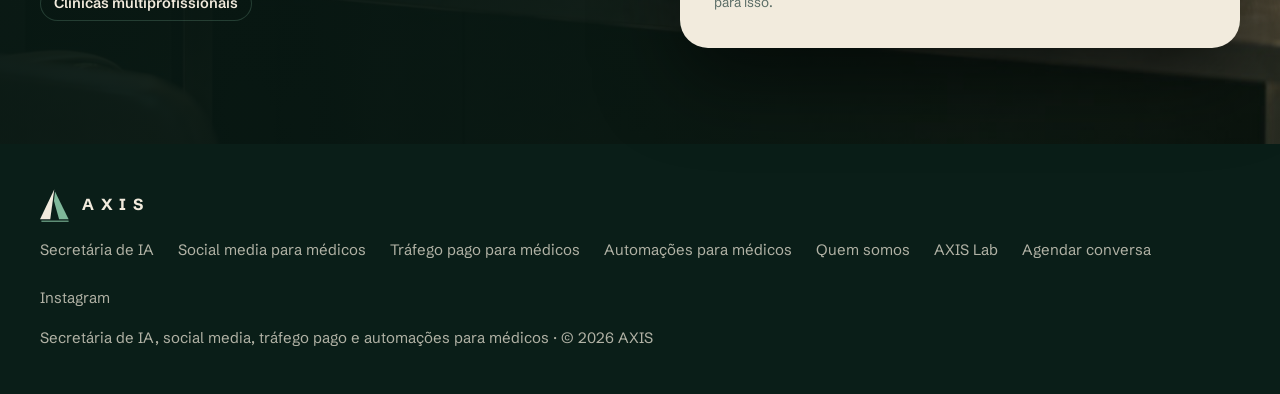
==== commit a3cc0f37: "style: volta à identidade AXIS (verde bem escuro, creme e verde da logo) e tira o dourado das imagen" ====
--- a/index.html
+++ b/index.html
@@ -18,7 +18,7 @@
 <meta name="twitter:card" content="summary_large_image">
 <link rel="preconnect" href="https://fonts.googleapis.com"><link rel="preconnect" href="https://fonts.gstatic.com" crossorigin>
 <link rel="stylesheet" href="https://fonts.googleapis.com/css2?family=Schibsted+Grotesk:wght@400;500;600;700;800&display=swap">
-<link rel="stylesheet" href="/site.css?v=17">
+<link rel="stylesheet" href="/site.css?v=18">
 </head>
 <body>
 <header class="nav"><div class="wrap">
--- a/site.css
+++ b/site.css
@@ -513,48 +513,48 @@
 }
 
 /* ===== v13 · Premium verde & dourado ===== */
-:root{--gold:#C9A25E;--gold-l:#E7D3A3;--gold-a:rgba(201,162,94,.28);--night:#0B211A}
+:root{--gold:#C9A25E;--gold-l:#E7D3A3;--gold-a:rgba(127,184,154,.28);--night:#0B211A}
 .gold{background:linear-gradient(100deg,var(--gold-l),var(--gold) 60%,#B08944);-webkit-background-clip:text;background-clip:text;color:transparent}
 .eyebrow{color:var(--gold);display:flex;align-items:center;gap:12px}
 .eyebrow::before{content:"";width:28px;height:1px;background:linear-gradient(90deg,transparent,var(--gold))}
-.eco{background:radial-gradient(900px 480px at 88% -8%,rgba(201,162,94,.20),transparent 62%),radial-gradient(700px 520px at -8% 108%,rgba(127,184,154,.12),transparent 60%),linear-gradient(180deg,#0E271F,var(--night))}
+.eco{background:radial-gradient(900px 480px at 88% -8%,rgba(127,184,154,.20),transparent 62%),radial-gradient(700px 520px at -8% 108%,rgba(127,184,154,.12),transparent 60%),linear-gradient(180deg,#0E271F,var(--night))}
 .eco::before{display:none}
 .eco h1{font-weight:700;letter-spacing:-.035em}
-.eco-cta{background:linear-gradient(135deg,var(--gold-l),var(--gold));color:var(--night);box-shadow:0 12px 34px rgba(201,162,94,.28),inset 0 1px 0 rgba(255,255,255,.45)}
+.eco-cta{background:linear-gradient(135deg,var(--gold-l),var(--gold));color:var(--night);box-shadow:0 12px 34px rgba(127,184,154,.28),inset 0 1px 0 rgba(255,255,255,.45)}
 .eco-cta:hover{background:linear-gradient(135deg,#F1E2BC,#D4AE6A)}
 .door{border-radius:26px;box-shadow:inset 0 0 0 1px var(--gold-a),0 22px 44px rgba(0,0,0,.28);background-color:#123128}
-.door:hover{transform:translateY(-4px);box-shadow:inset 0 0 0 1px rgba(201,162,94,.6),0 28px 54px rgba(0,0,0,.35)}
+.door:hover{transform:translateY(-4px);box-shadow:inset 0 0 0 1px rgba(127,184,154,.6),0 28px 54px rgba(0,0,0,.35)}
 .door::before{background:linear-gradient(180deg,rgba(8,24,19,.05) 20%,rgba(8,24,19,.5) 52%,rgba(8,24,19,.94) 100%)}
-.door .d-ic{background:rgba(8,24,19,.5);backdrop-filter:blur(8px);-webkit-backdrop-filter:blur(8px);box-shadow:inset 0 0 0 1px rgba(201,162,94,.45);color:var(--gold-l)}
-.door .d-go{background:rgba(8,24,19,.45);backdrop-filter:blur(8px);-webkit-backdrop-filter:blur(8px);color:var(--gold-l);box-shadow:inset 0 0 0 1px rgba(201,162,94,.55)}
+.door .d-ic{background:rgba(8,24,19,.5);backdrop-filter:blur(8px);-webkit-backdrop-filter:blur(8px);box-shadow:inset 0 0 0 1px rgba(127,184,154,.45);color:var(--gold-l)}
+.door .d-go{background:rgba(8,24,19,.45);backdrop-filter:blur(8px);-webkit-backdrop-filter:blur(8px);color:var(--gold-l);box-shadow:inset 0 0 0 1px rgba(127,184,154,.55)}
 .door:hover .d-go{background:var(--gold);color:var(--night)}
 .door b{font-weight:700}
 .door .d-sub{color:var(--gold)}
 .door.lab{background-color:#123128}
 .door.lab::before{background:linear-gradient(90deg,rgba(8,24,19,.95) 0%,rgba(8,24,19,.78) 42%,rgba(8,24,19,.12) 100%)}
 .door.lab .d-ic{background:rgba(8,24,19,.5);color:var(--gold-l)}
-.door .chips em{background:rgba(8,24,19,.45);color:var(--gold-l);box-shadow:inset 0 0 0 1px rgba(201,162,94,.4)}
+.door .chips em{background:rgba(8,24,19,.45);color:var(--gold-l);box-shadow:inset 0 0 0 1px rgba(127,184,154,.4)}
 .door.grade{background-color:#1A3B30;background-blend-mode:luminosity}
-.door.grade::after{content:"";position:absolute;inset:0;z-index:-1;background:linear-gradient(140deg,rgba(231,211,163,.55),rgba(201,162,94,.15) 45%,rgba(15,42,34,.4));mix-blend-mode:soft-light;pointer-events:none}
+.door.grade::after{content:"";position:absolute;inset:0;z-index:-1;background:linear-gradient(140deg,rgba(231,211,163,.55),rgba(127,184,154,.15) 45%,rgba(15,42,34,.4));mix-blend-mode:soft-light;pointer-events:none}
 .grade-img{position:relative;border-radius:var(--r-photo);overflow:hidden}
 .grade-img img{filter:grayscale(1) brightness(.85) contrast(1.05)}
-.grade-img::after{content:"";position:absolute;inset:0;background:linear-gradient(140deg,rgba(201,162,94,.45),rgba(15,42,34,.75));mix-blend-mode:color;pointer-events:none}
+.grade-img::after{content:"";position:absolute;inset:0;background:linear-gradient(140deg,rgba(127,184,154,.45),rgba(15,42,34,.75));mix-blend-mode:color;pointer-events:none}
 .eco-down{color:var(--gold-l)}.eco-down svg{color:var(--gold)}
 .book{background:linear-gradient(100deg,rgba(8,24,19,.97) 0%,rgba(8,24,19,.9) 46%,rgba(8,24,19,.55) 100%),url(/img/consultorio.jpg) 70% 40%/cover no-repeat}
 .book h2{font-weight:700;letter-spacing:-.04em}
-.book-l svg{background:rgba(201,162,94,.14);color:var(--gold);box-shadow:inset 0 0 0 1px rgba(201,162,94,.4)}
+.book-l svg{background:rgba(127,184,154,.14);color:var(--gold);box-shadow:inset 0 0 0 1px rgba(127,184,154,.4)}
 .book .spec b{box-shadow:inset 0 0 0 1px var(--gold-a)}
 .book-f{background:#F7F1E4;box-shadow:0 30px 80px rgba(0,0,0,.45),inset 0 3px 0 var(--gold)}
 .book-f input{background:#fff}
 .book-f .op{background:#ECE3CF}
-.book-b{background:linear-gradient(135deg,#123128,var(--night));box-shadow:inset 0 0 0 1px rgba(201,162,94,.5)}
+.book-b{background:linear-gradient(135deg,#123128,var(--night));box-shadow:inset 0 0 0 1px rgba(127,184,154,.5)}
 .book-b svg{color:var(--gold)}
-.nav .b-cream{background:transparent;color:var(--gold-l);box-shadow:inset 0 0 0 1px rgba(201,162,94,.6)}
+.nav .b-cream{background:transparent;color:var(--gold-l);box-shadow:inset 0 0 0 1px rgba(127,184,154,.6)}
 .nav .b-cream:hover{background:var(--gold);color:var(--night)}
 
 /* ===== Prints de WhatsApp (secretária de IA) ===== */
-.wa{display:flex;flex-direction:column;width:100%;max-width:340px;border-radius:28px;overflow:hidden;background:#0B1612;box-shadow:0 0 0 7px #0E1D18,0 0 0 8px rgba(201,162,94,.55),0 30px 60px rgba(0,0,0,.45);font-family:Inter,system-ui,sans-serif;text-align:left}
-.wa-h{display:flex;align-items:center;gap:10px;padding:14px 14px 12px;background:#14231D;border-bottom:1px solid rgba(201,162,94,.18)}
+.wa{display:flex;flex-direction:column;width:100%;max-width:340px;border-radius:28px;overflow:hidden;background:#0B1612;box-shadow:0 0 0 7px #0E1D18,0 0 0 8px rgba(127,184,154,.55),0 30px 60px rgba(0,0,0,.45);font-family:Inter,system-ui,sans-serif;text-align:left}
+.wa-h{display:flex;align-items:center;gap:10px;padding:14px 14px 12px;background:#14231D;border-bottom:1px solid rgba(127,184,154,.18)}
 .wa-av{display:grid;place-items:center;width:34px;height:34px;border-radius:50%;background:linear-gradient(135deg,var(--gold-l),var(--gold));color:#0B211A;font-weight:800;font-size:15px;flex:none}
 .wa-n{display:flex;flex-direction:column;line-height:1.2}.wa-n b{color:#F2EBDD;font-size:14px;font-weight:600}.wa-n small{color:#7FB89A;font-size:12px}
 .wa-b{display:flex;flex-direction:column;gap:6px;padding:14px 12px 16px;background:#0B1612 radial-gradient(circle at 1px 1px,rgba(242,235,221,.05) 1px,transparent 0) 0 0/14px 14px;flex:1}
@@ -564,7 +564,7 @@
 .wt{display:block;text-align:right;font-size:10.5px;color:rgba(237,230,216,.55);margin-top:2px}
 .wt .ck{font-style:normal;color:#7FD3F7;margin-left:4px;letter-spacing:-2px}
 /* card da home */
-.door .wa-mini{position:absolute;right:22px;top:72px;max-width:270px;z-index:1;transform:rotate(2deg);box-shadow:0 0 0 5px #0E1D18,0 0 0 6px rgba(201,162,94,.55),0 24px 50px rgba(0,0,0,.5)}
+.door .wa-mini{position:absolute;right:22px;top:72px;max-width:270px;z-index:1;transform:rotate(2deg);box-shadow:0 0 0 5px #0E1D18,0 0 0 6px rgba(127,184,154,.55),0 24px 50px rgba(0,0,0,.5)}
 .door .wa-mini .wa-h{padding:10px 12px}.door .wa-mini .wa-av{width:28px;height:28px;font-size:13px}
 .door .wa-mini .wa-b{padding:10px 10px 12px;gap:5px}.door .wa-mini .wb{font-size:12.5px;padding:6px 9px 5px}
 .door:hover .wa-mini{transform:rotate(0deg) translateY(-3px)}
@@ -624,5 +624,28 @@
 .eco-grid .door.lab .chips{display:none}
 /* v17 · imagens largas nos topos das páginas internas + fundo do AXIS Lab */
 .phero .ph-wide{align-self:center}
-.phero .ph-wide img{aspect-ratio:16/9;object-fit:cover;box-shadow:0 0 0 1px rgba(201,162,94,.35),0 30px 70px rgba(0,0,0,.45)}
+.phero .ph-wide img{aspect-ratio:16/9;object-fit:cover;box-shadow:0 0 0 1px rgba(127,184,154,.35),0 30px 70px rgba(0,0,0,.45)}
 .lab-bg{background:linear-gradient(90deg,rgba(8,24,19,.97) 0%,rgba(8,24,19,.9) 42%,rgba(8,24,19,.55) 100%),url(/img/axis-lab-hero.jpg) 65% 50%/cover no-repeat}
+
+/* ===== v18 · de volta à identidade AXIS: verde bem escuro, creme/branco e o verde da logo ===== */
+:root{--gold:#7FB89A;--gold-l:#F2EBDD;--gold-a:rgba(127,184,154,.24);--night:#06150F}
+.gold{background:none;color:var(--sage);-webkit-text-fill-color:var(--sage)}
+.eyebrow{color:var(--sage)}
+.eyebrow::before{background:linear-gradient(90deg,transparent,var(--sage))}
+.eco{background:radial-gradient(900px 480px at 88% -8%,rgba(127,184,154,.10),transparent 62%),linear-gradient(180deg,#0B2119,var(--night))}
+.eco-cta,.eco-cta:hover{background:var(--cream);color:var(--night);box-shadow:0 12px 34px rgba(0,0,0,.35)}
+.eco-cta:hover{background:#fff}
+.door{background-color:#0D241C}
+.door .d-ic,.door .d-go{color:var(--cream)}
+.door:hover .d-go{background:var(--cream);color:var(--night)}
+.door .d-sub{color:var(--sage)}
+.door .chips em{color:var(--cream)}
+.door.lab{background-color:#0D241C}
+.nav .b-cream{color:var(--cream);box-shadow:inset 0 0 0 1px rgba(242,235,221,.5)}
+.nav .b-cream:hover{background:var(--cream);color:var(--night)}
+.book-f{background:#F2EBDD;box-shadow:0 30px 80px rgba(0,0,0,.5),inset 0 3px 0 var(--sage)}
+.book-b{background:var(--forest);box-shadow:none}
+.book-b svg{color:var(--sage)}
+.wa-av{background:var(--sage);color:var(--night)}
+.wa{box-shadow:0 0 0 7px #0E1D18,0 0 0 8px rgba(127,184,154,.45),0 30px 60px rgba(0,0,0,.45)}
+.prints figcaption b{color:var(--cream)}
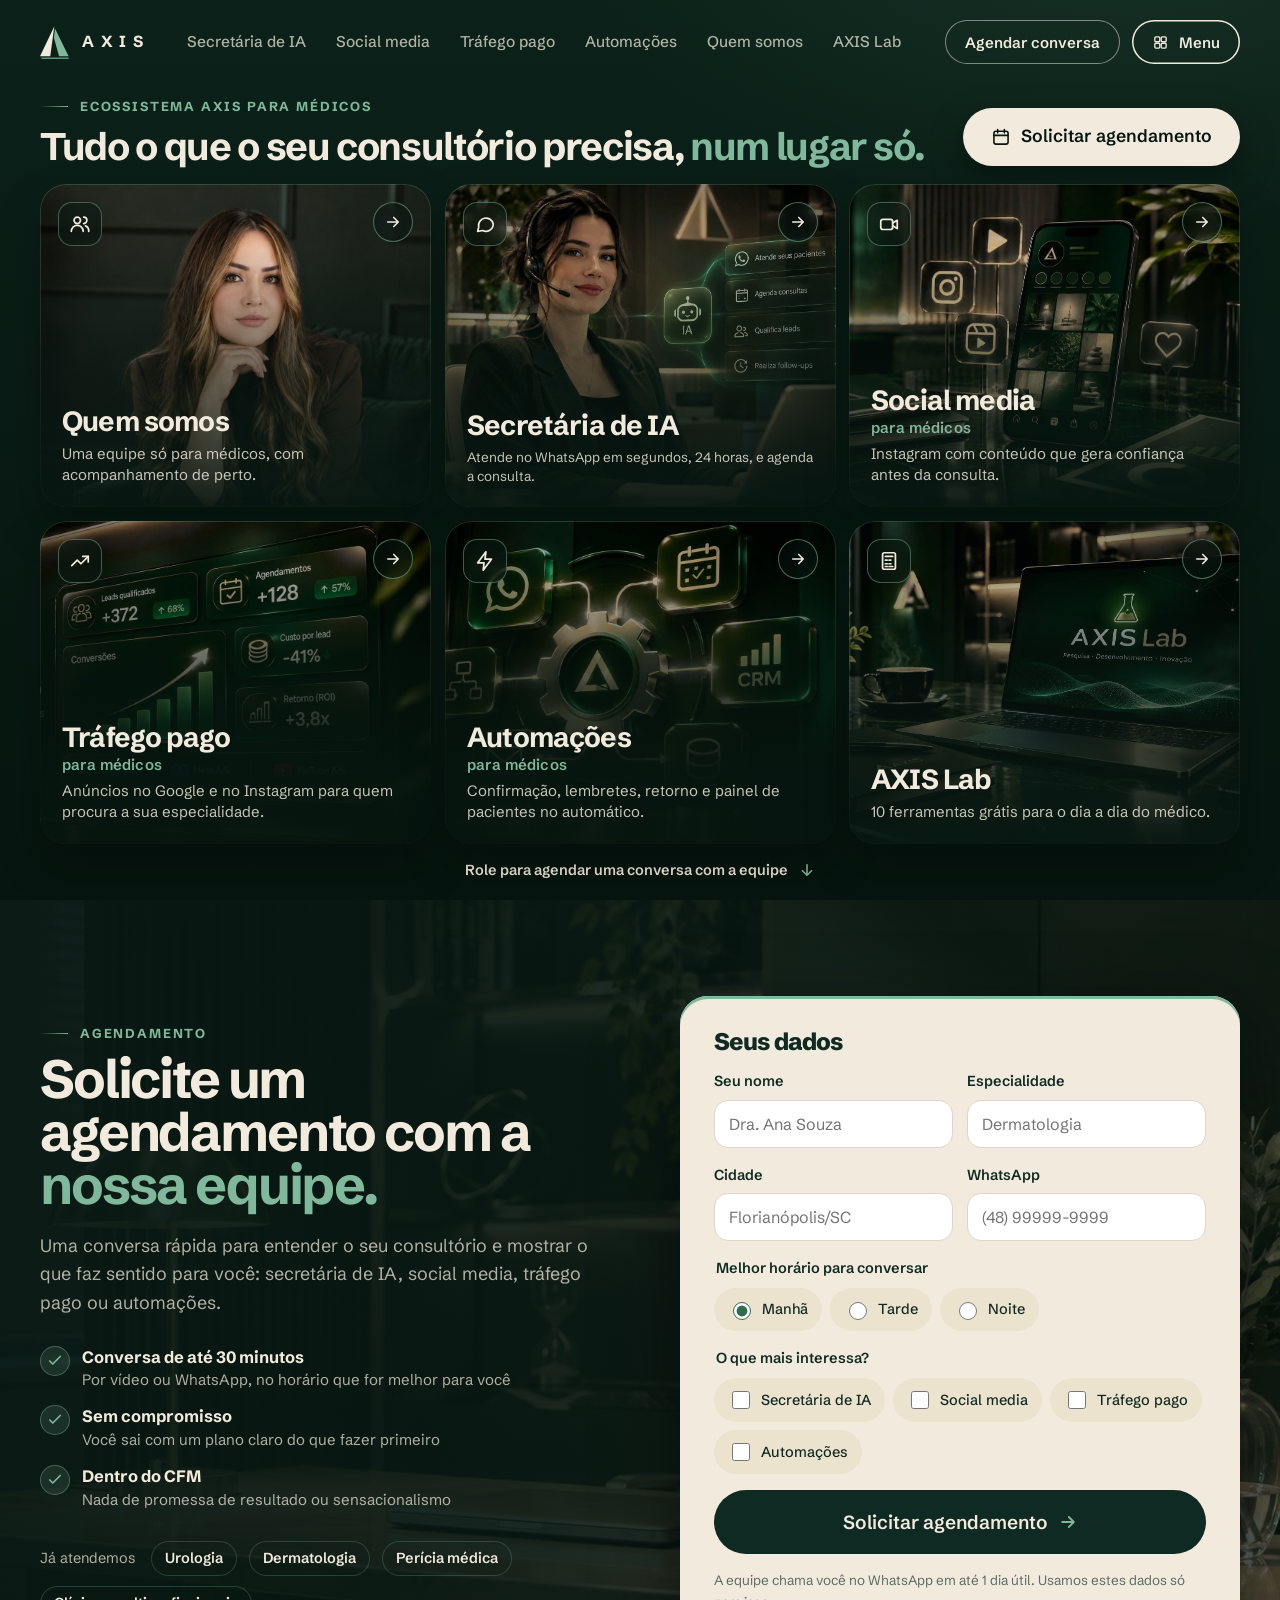
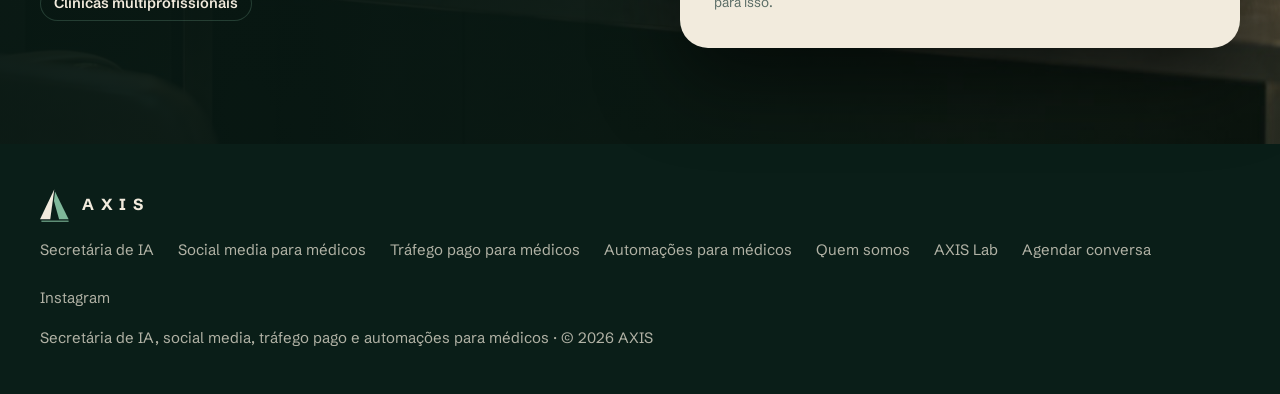
==== commit 5aea9a8d: "style(home): sem notebook repetido nos cards e imagens tratadas Co-Authored-By: Claude Opus 5.5 <nor" ====
--- a/index.html
+++ b/index.html
@@ -38,8 +38,8 @@
       <a class="door e-1" href="/sobre/" data-t="Porta: Quem somos" style="background-image:url(/img/jaqueline.jpg);background-position:50% 10%"><span class="d-ic"><svg viewBox="0 0 24 24" fill="none" stroke="currentColor" stroke-width="1.9" stroke-linecap="round" stroke-linejoin="round" aria-hidden="true"><circle cx="9" cy="8" r="3.5"/><path d="M2.5 20a6.5 6.5 0 0 1 13 0M16 4.5a3.5 3.5 0 0 1 0 7M18 14a6 6 0 0 1 3.5 6"/></svg></span><span class="d-tx"><b>Quem somos</b><small>Uma equipe só para médicos, com acompanhamento de perto.</small></span><span class="d-go" aria-hidden="true"><svg viewBox="0 0 24 24" fill="none" stroke="currentColor" stroke-width="2.2" stroke-linecap="round" stroke-linejoin="round" aria-hidden="true"><path d="M5 12h14M13 6l6 6-6 6"/></svg></span></a>
       <a class="door e-a e-2" href="/secretaria-ia/" data-t="Porta: Secretária de IA" style="background-image:url(/img/secretaria-ia.jpg);background-position:40% 30%"><span class="d-ic"><svg viewBox="0 0 24 24" fill="none" stroke="currentColor" stroke-width="1.9" stroke-linecap="round" stroke-linejoin="round" aria-hidden="true"><path d="M21 12a8 8 0 0 1-11.6 7.1L4 20l1.1-4.6A8 8 0 1 1 21 12z"/></svg></span><span class="d-tx"><b>Secretária de IA</b><small>Atende no WhatsApp em segundos, 24 horas, e agenda a consulta.</small></span><span class="d-go" aria-hidden="true"><svg viewBox="0 0 24 24" fill="none" stroke="currentColor" stroke-width="2.2" stroke-linecap="round" stroke-linejoin="round" aria-hidden="true"><path d="M5 12h14M13 6l6 6-6 6"/></svg></span></a>
       <a class="door e-b" href="/social-media/" data-t="Porta: Social media para médicos" style="background-image:url(/img/social-media.jpg);background-position:62% 40%"><span class="d-ic"><svg viewBox="0 0 24 24" fill="none" stroke="currentColor" stroke-width="1.9" stroke-linecap="round" stroke-linejoin="round" aria-hidden="true"><rect x="3" y="7" width="13" height="11" rx="2.5"/><path d="M16 11l5-3v9l-5-3"/></svg></span><span class="d-tx"><b>Social media<span class="d-sub">para médicos</span></b><small>Instagram com conteúdo que gera confiança antes da consulta.</small></span><span class="d-go" aria-hidden="true"><svg viewBox="0 0 24 24" fill="none" stroke="currentColor" stroke-width="2.2" stroke-linecap="round" stroke-linejoin="round" aria-hidden="true"><path d="M5 12h14M13 6l6 6-6 6"/></svg></span></a>
-      <a class="door e-c" href="/trafego-pago/" data-t="Porta: Tráfego pago para médicos" style="background-image:url(/img/trafego-pago.jpg);background-position:60% 45%"><span class="d-ic"><svg viewBox="0 0 24 24" fill="none" stroke="currentColor" stroke-width="1.9" stroke-linecap="round" stroke-linejoin="round" aria-hidden="true"><path d="M3 17l6-6 4 4 8-8"/><path d="M15 7h6v6"/></svg></span><span class="d-tx"><b>Tráfego pago<span class="d-sub">para médicos</span></b><small>Anúncios no Google e no Instagram para quem procura a sua especialidade.</small></span><span class="d-go" aria-hidden="true"><svg viewBox="0 0 24 24" fill="none" stroke="currentColor" stroke-width="2.2" stroke-linecap="round" stroke-linejoin="round" aria-hidden="true"><path d="M5 12h14M13 6l6 6-6 6"/></svg></span></a>
-      <a class="door e-d" href="/automacoes/" data-t="Porta: Automações para médicos" style="background-image:url(/img/automacoes.jpg);background-position:55% 40%"><span class="d-ic"><svg viewBox="0 0 24 24" fill="none" stroke="currentColor" stroke-width="1.9" stroke-linecap="round" stroke-linejoin="round" aria-hidden="true"><path d="M13 2L4 14h7l-1 8 9-12h-7z"/></svg></span><span class="d-tx"><b>Automações<span class="d-sub">para médicos</span></b><small>Confirmação, lembretes, retorno e painel de pacientes no automático.</small></span><span class="d-go" aria-hidden="true"><svg viewBox="0 0 24 24" fill="none" stroke="currentColor" stroke-width="2.2" stroke-linecap="round" stroke-linejoin="round" aria-hidden="true"><path d="M5 12h14M13 6l6 6-6 6"/></svg></span></a>
+      <a class="door e-c" href="/trafego-pago/" data-t="Porta: Tráfego pago para médicos" style="background-image:url(/img/card-trafego.jpg);background-position:50% 20%"><span class="d-ic"><svg viewBox="0 0 24 24" fill="none" stroke="currentColor" stroke-width="1.9" stroke-linecap="round" stroke-linejoin="round" aria-hidden="true"><path d="M3 17l6-6 4 4 8-8"/><path d="M15 7h6v6"/></svg></span><span class="d-tx"><b>Tráfego pago<span class="d-sub">para médicos</span></b><small>Anúncios no Google e no Instagram para quem procura a sua especialidade.</small></span><span class="d-go" aria-hidden="true"><svg viewBox="0 0 24 24" fill="none" stroke="currentColor" stroke-width="2.2" stroke-linecap="round" stroke-linejoin="round" aria-hidden="true"><path d="M5 12h14M13 6l6 6-6 6"/></svg></span></a>
+      <a class="door e-d" href="/automacoes/" data-t="Porta: Automações para médicos" style="background-image:url(/img/card-automacoes.jpg);background-position:60% 25%"><span class="d-ic"><svg viewBox="0 0 24 24" fill="none" stroke="currentColor" stroke-width="1.9" stroke-linecap="round" stroke-linejoin="round" aria-hidden="true"><path d="M13 2L4 14h7l-1 8 9-12h-7z"/></svg></span><span class="d-tx"><b>Automações<span class="d-sub">para médicos</span></b><small>Confirmação, lembretes, retorno e painel de pacientes no automático.</small></span><span class="d-go" aria-hidden="true"><svg viewBox="0 0 24 24" fill="none" stroke="currentColor" stroke-width="2.2" stroke-linecap="round" stroke-linejoin="round" aria-hidden="true"><path d="M5 12h14M13 6l6 6-6 6"/></svg></span></a>
       <a class="door e-e lab" href="/lab/" data-t="Porta: AXIS Lab" style="background-image:url(/img/axis-lab.jpg);background-position:62% 45%"><span class="d-ic"><svg viewBox="0 0 24 24" fill="none" stroke="currentColor" stroke-width="1.9" stroke-linecap="round" stroke-linejoin="round" aria-hidden="true"><rect x="5" y="3" width="14" height="18" rx="2"/><path d="M8 7h8M8 11h2M12 11h2M8 15h2M12 15h2M8 18h2M12 18h4"/></svg></span><span class="d-tx"><span class="chips"><em>Consulta IA</em><em>Documentos</em><em>Calculadoras</em><em>Radar médico</em><em>Financeiro</em></span><b>AXIS Lab</b><small>10 ferramentas grátis para o dia a dia do médico.</small></span><span class="d-go" aria-hidden="true"><svg viewBox="0 0 24 24" fill="none" stroke="currentColor" stroke-width="2.2" stroke-linecap="round" stroke-linejoin="round" aria-hidden="true"><path d="M5 12h14M13 6l6 6-6 6"/></svg></span></a>
     </div>
     <a class="eco-down" href="#agendar" data-t="Home: rolar para agendar"><span>Role para agendar uma conversa com a equipe</span><svg viewBox="0 0 24 24" fill="none" stroke="currentColor" stroke-width="2.2" stroke-linecap="round" stroke-linejoin="round" aria-hidden="true"><path d="M12 5v14M6 13l6 6 6-6"/></svg></a>
--- a/site.css
+++ b/site.css
@@ -649,3 +649,4 @@
 .wa-av{background:var(--sage);color:var(--night)}
 .wa{box-shadow:0 0 0 7px #0E1D18,0 0 0 8px rgba(127,184,154,.45),0 30px 60px rgba(0,0,0,.45)}
 .prints figcaption b{color:var(--cream)}
+.eco-grid .door.e-c::before,.eco-grid .door.e-d::before{background:linear-gradient(180deg,rgba(6,21,15,.05) 10%,rgba(6,21,15,.7) 50%,rgba(6,21,15,.97) 78%)}
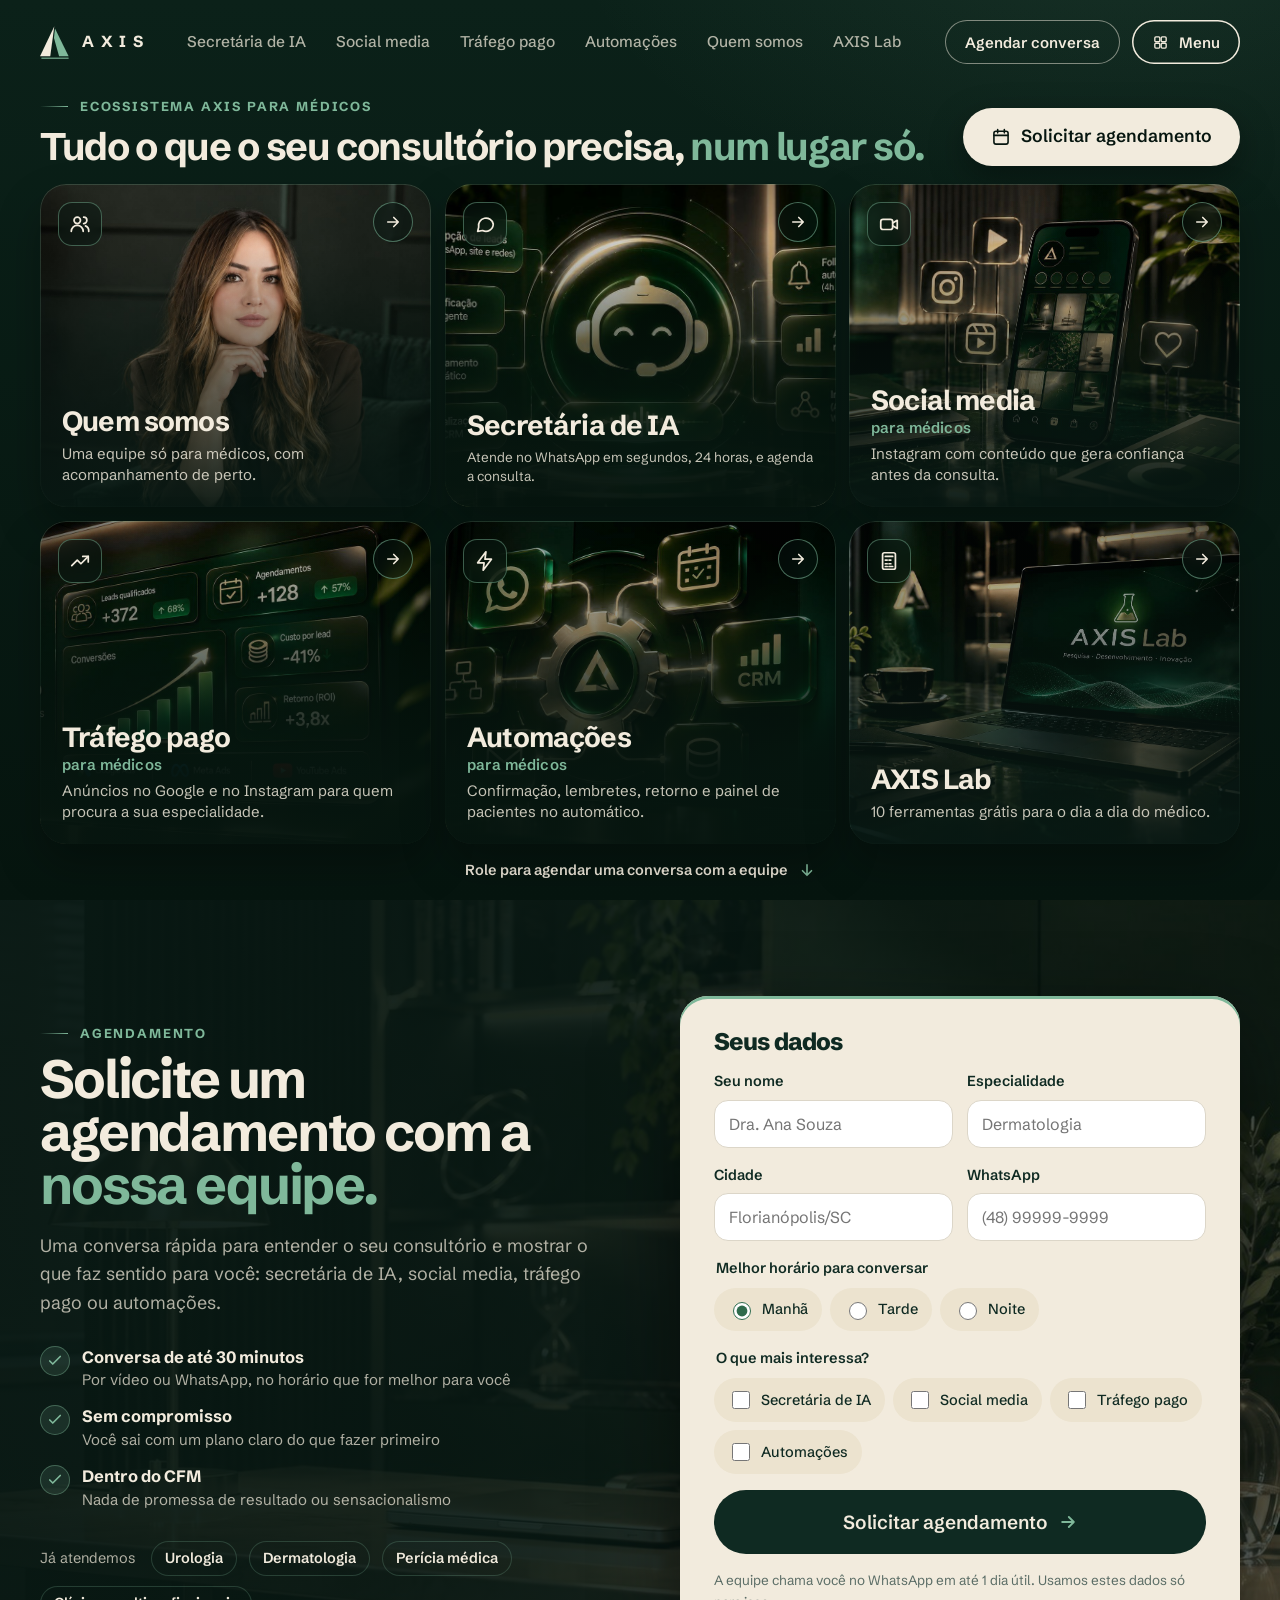
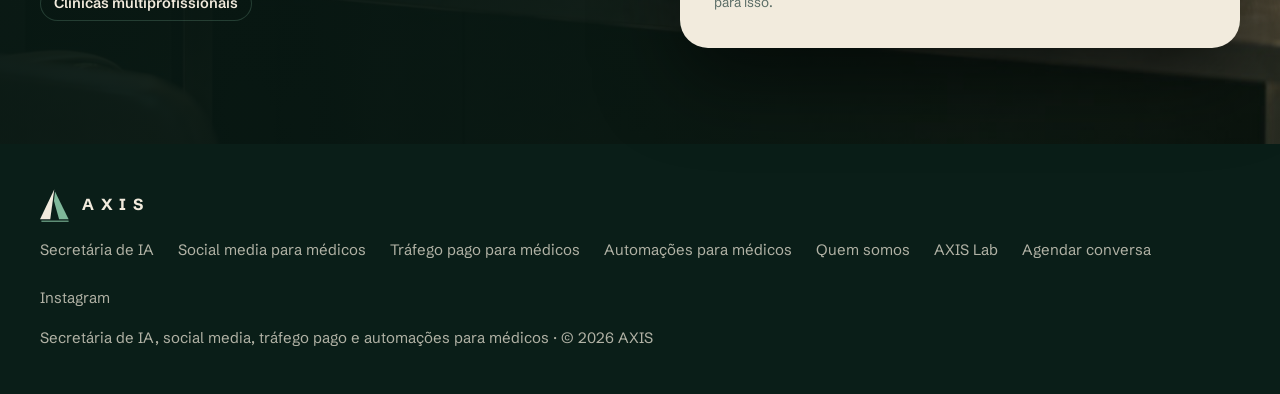
==== commit bb99d7c5: "style(secretaria-ia): card com a secretária de IA em holograma, sem a modelo Co-Authored-By: Claude " ====
--- a/index.html
+++ b/index.html
@@ -36,7 +36,7 @@
     </div>
     <div class="eco-grid">
       <a class="door e-1" href="/sobre/" data-t="Porta: Quem somos" style="background-image:url(/img/jaqueline.jpg);background-position:50% 10%"><span class="d-ic"><svg viewBox="0 0 24 24" fill="none" stroke="currentColor" stroke-width="1.9" stroke-linecap="round" stroke-linejoin="round" aria-hidden="true"><circle cx="9" cy="8" r="3.5"/><path d="M2.5 20a6.5 6.5 0 0 1 13 0M16 4.5a3.5 3.5 0 0 1 0 7M18 14a6 6 0 0 1 3.5 6"/></svg></span><span class="d-tx"><b>Quem somos</b><small>Uma equipe só para médicos, com acompanhamento de perto.</small></span><span class="d-go" aria-hidden="true"><svg viewBox="0 0 24 24" fill="none" stroke="currentColor" stroke-width="2.2" stroke-linecap="round" stroke-linejoin="round" aria-hidden="true"><path d="M5 12h14M13 6l6 6-6 6"/></svg></span></a>
-      <a class="door e-a e-2" href="/secretaria-ia/" data-t="Porta: Secretária de IA" style="background-image:url(/img/secretaria-ia.jpg);background-position:40% 30%"><span class="d-ic"><svg viewBox="0 0 24 24" fill="none" stroke="currentColor" stroke-width="1.9" stroke-linecap="round" stroke-linejoin="round" aria-hidden="true"><path d="M21 12a8 8 0 0 1-11.6 7.1L4 20l1.1-4.6A8 8 0 1 1 21 12z"/></svg></span><span class="d-tx"><b>Secretária de IA</b><small>Atende no WhatsApp em segundos, 24 horas, e agenda a consulta.</small></span><span class="d-go" aria-hidden="true"><svg viewBox="0 0 24 24" fill="none" stroke="currentColor" stroke-width="2.2" stroke-linecap="round" stroke-linejoin="round" aria-hidden="true"><path d="M5 12h14M13 6l6 6-6 6"/></svg></span></a>
+      <a class="door e-a e-2" href="/secretaria-ia/" data-t="Porta: Secretária de IA" style="background-image:url(/img/card-secretaria.jpg);background-position:50% 30%"><span class="d-ic"><svg viewBox="0 0 24 24" fill="none" stroke="currentColor" stroke-width="1.9" stroke-linecap="round" stroke-linejoin="round" aria-hidden="true"><path d="M21 12a8 8 0 0 1-11.6 7.1L4 20l1.1-4.6A8 8 0 1 1 21 12z"/></svg></span><span class="d-tx"><b>Secretária de IA</b><small>Atende no WhatsApp em segundos, 24 horas, e agenda a consulta.</small></span><span class="d-go" aria-hidden="true"><svg viewBox="0 0 24 24" fill="none" stroke="currentColor" stroke-width="2.2" stroke-linecap="round" stroke-linejoin="round" aria-hidden="true"><path d="M5 12h14M13 6l6 6-6 6"/></svg></span></a>
       <a class="door e-b" href="/social-media/" data-t="Porta: Social media para médicos" style="background-image:url(/img/social-media.jpg);background-position:62% 40%"><span class="d-ic"><svg viewBox="0 0 24 24" fill="none" stroke="currentColor" stroke-width="1.9" stroke-linecap="round" stroke-linejoin="round" aria-hidden="true"><rect x="3" y="7" width="13" height="11" rx="2.5"/><path d="M16 11l5-3v9l-5-3"/></svg></span><span class="d-tx"><b>Social media<span class="d-sub">para médicos</span></b><small>Instagram com conteúdo que gera confiança antes da consulta.</small></span><span class="d-go" aria-hidden="true"><svg viewBox="0 0 24 24" fill="none" stroke="currentColor" stroke-width="2.2" stroke-linecap="round" stroke-linejoin="round" aria-hidden="true"><path d="M5 12h14M13 6l6 6-6 6"/></svg></span></a>
       <a class="door e-c" href="/trafego-pago/" data-t="Porta: Tráfego pago para médicos" style="background-image:url(/img/card-trafego.jpg);background-position:50% 20%"><span class="d-ic"><svg viewBox="0 0 24 24" fill="none" stroke="currentColor" stroke-width="1.9" stroke-linecap="round" stroke-linejoin="round" aria-hidden="true"><path d="M3 17l6-6 4 4 8-8"/><path d="M15 7h6v6"/></svg></span><span class="d-tx"><b>Tráfego pago<span class="d-sub">para médicos</span></b><small>Anúncios no Google e no Instagram para quem procura a sua especialidade.</small></span><span class="d-go" aria-hidden="true"><svg viewBox="0 0 24 24" fill="none" stroke="currentColor" stroke-width="2.2" stroke-linecap="round" stroke-linejoin="round" aria-hidden="true"><path d="M5 12h14M13 6l6 6-6 6"/></svg></span></a>
       <a class="door e-d" href="/automacoes/" data-t="Porta: Automações para médicos" style="background-image:url(/img/card-automacoes.jpg);background-position:60% 25%"><span class="d-ic"><svg viewBox="0 0 24 24" fill="none" stroke="currentColor" stroke-width="1.9" stroke-linecap="round" stroke-linejoin="round" aria-hidden="true"><path d="M13 2L4 14h7l-1 8 9-12h-7z"/></svg></span><span class="d-tx"><b>Automações<span class="d-sub">para médicos</span></b><small>Confirmação, lembretes, retorno e painel de pacientes no automático.</small></span><span class="d-go" aria-hidden="true"><svg viewBox="0 0 24 24" fill="none" stroke="currentColor" stroke-width="2.2" stroke-linecap="round" stroke-linejoin="round" aria-hidden="true"><path d="M5 12h14M13 6l6 6-6 6"/></svg></span></a>
--- a/site.css
+++ b/site.css
@@ -650,3 +650,4 @@
 .wa{box-shadow:0 0 0 7px #0E1D18,0 0 0 8px rgba(127,184,154,.45),0 30px 60px rgba(0,0,0,.45)}
 .prints figcaption b{color:var(--cream)}
 .eco-grid .door.e-c::before,.eco-grid .door.e-d::before{background:linear-gradient(180deg,rgba(6,21,15,.05) 10%,rgba(6,21,15,.7) 50%,rgba(6,21,15,.97) 78%)}
+.eco-grid .door.e-a::before{background:linear-gradient(180deg,rgba(6,21,15,0) 15%,rgba(6,21,15,.6) 50%,rgba(6,21,15,.96) 80%)}
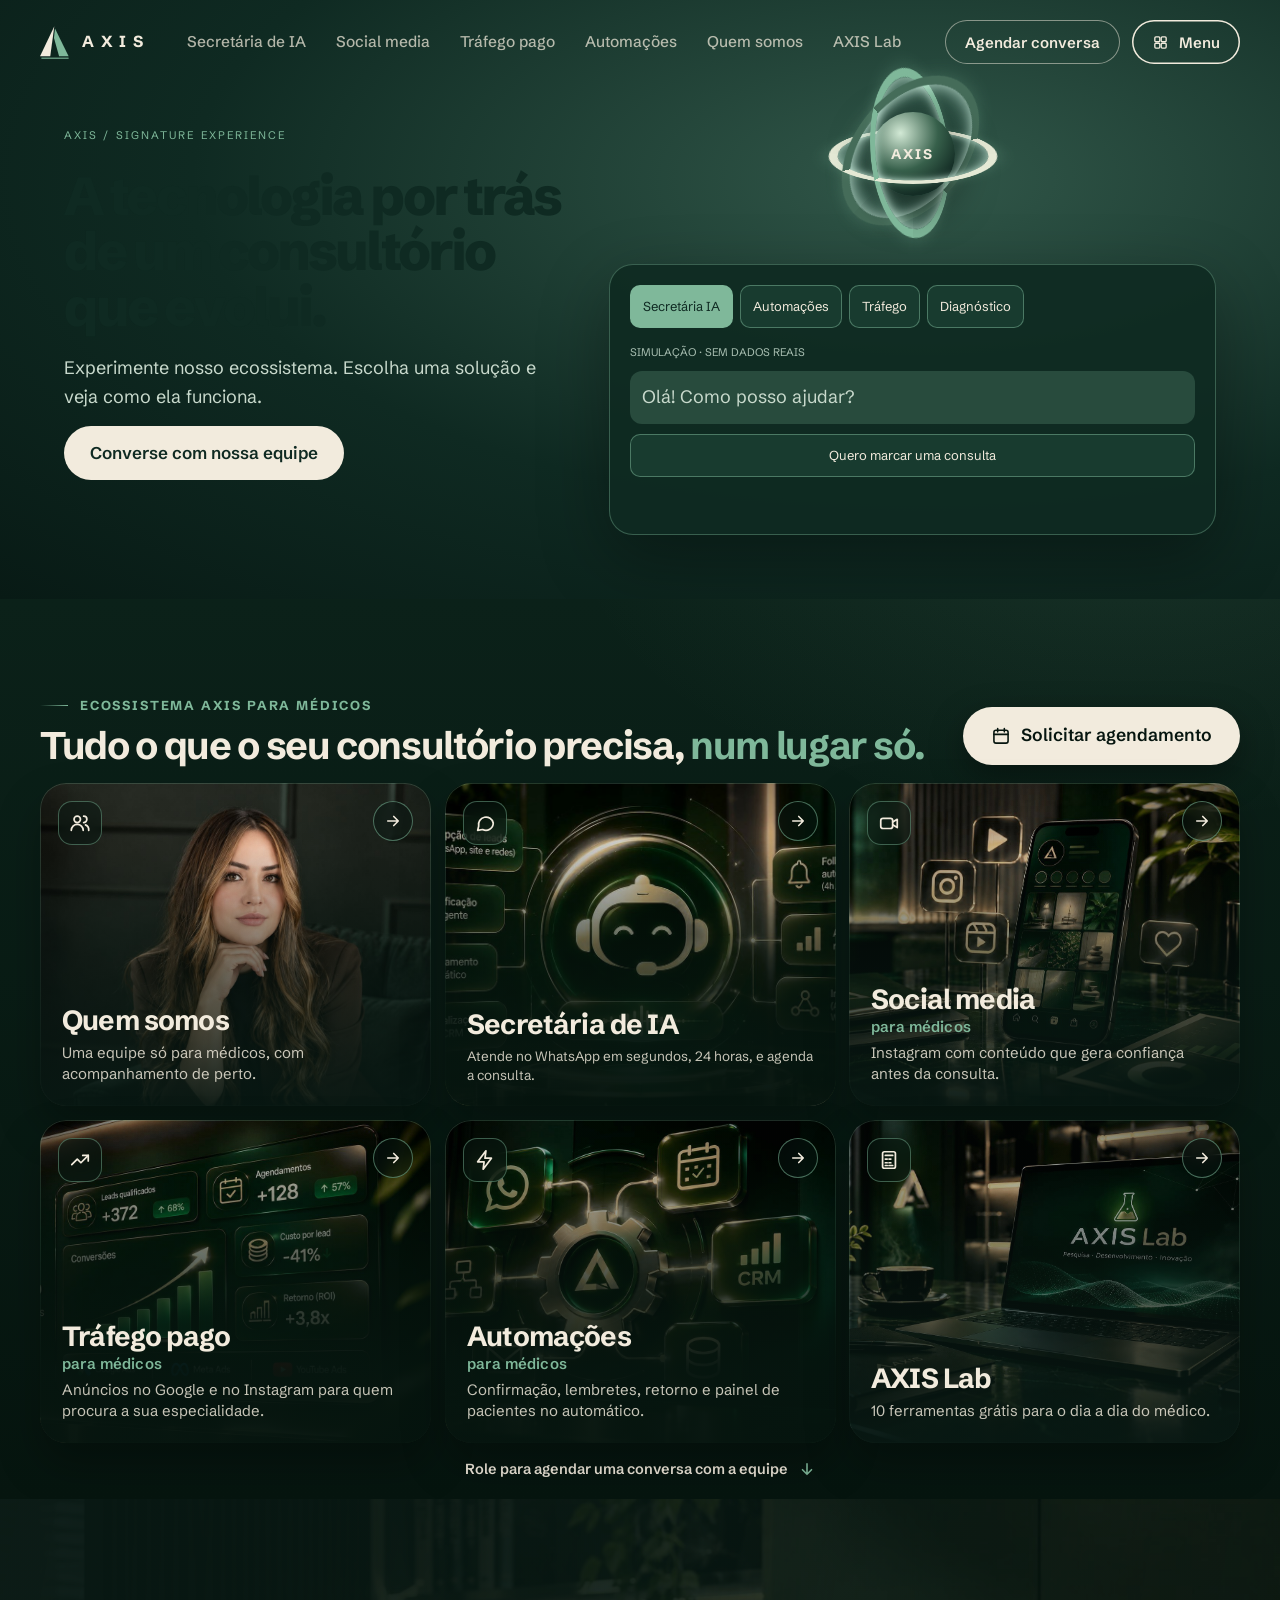
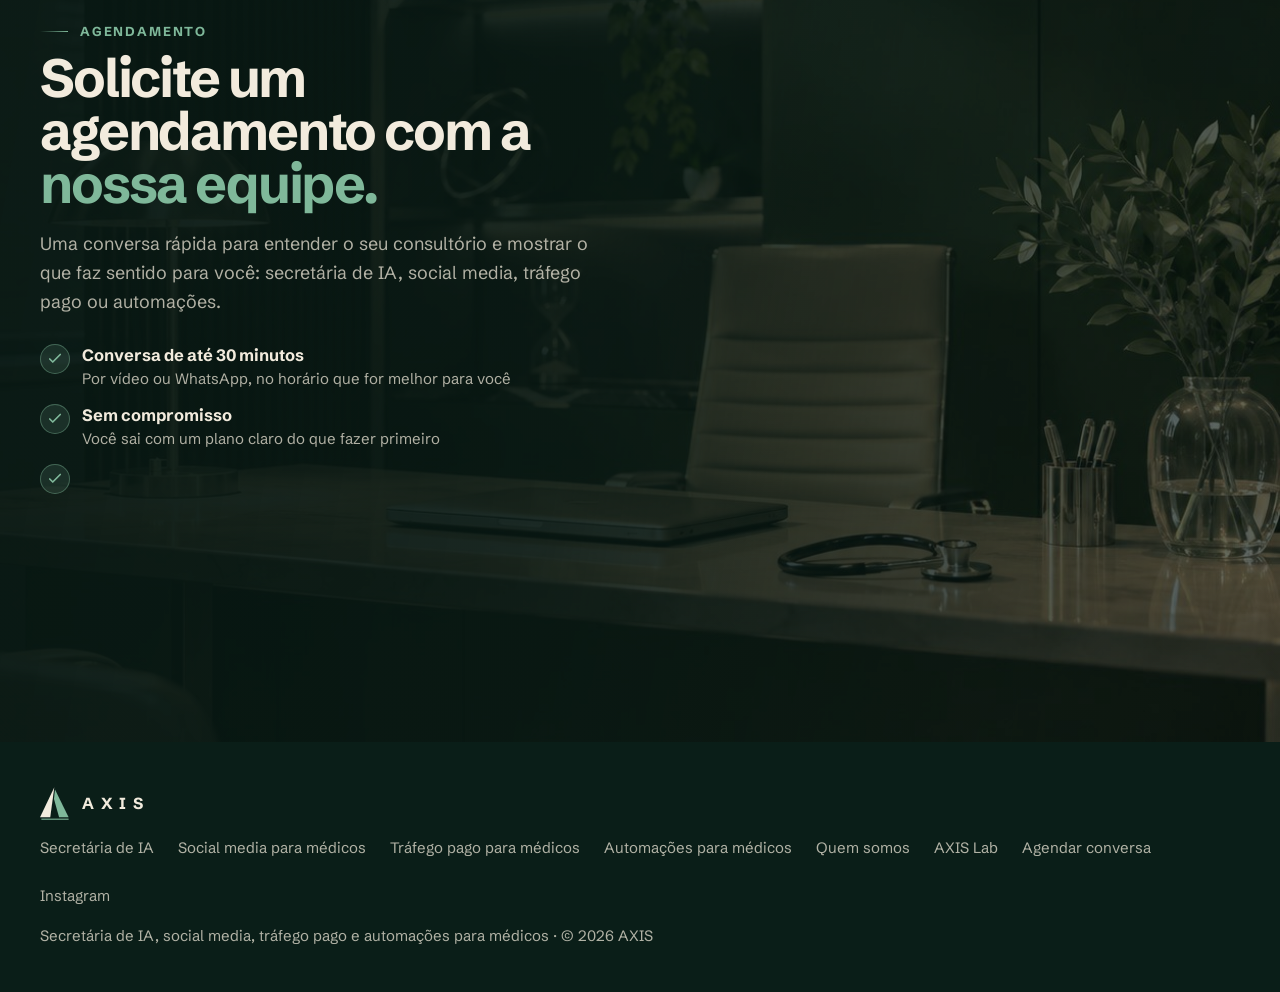
==== commit 6c95a74b: "Signature preview: interactive showroom, chat, flow, ads and diagnosis; preserve existing site" ====
--- a/index.html
+++ b/index.html
@@ -19,7 +19,7 @@
 <link rel="preconnect" href="https://fonts.googleapis.com"><link rel="preconnect" href="https://fonts.gstatic.com" crossorigin>
 <link rel="stylesheet" href="https://fonts.googleapis.com/css2?family=Schibsted+Grotesk:wght@400;500;600;700;800&display=swap">
 <link rel="stylesheet" href="/site.css?v=18">
-</head>
+<meta name="robots" content="noindex,nofollow"></head>
 <body>
 <header class="nav"><div class="wrap">
   <a class="logo" href="/" aria-label="AXIS, página inicial"><svg width="30" height="34" viewBox="0 0 44 50" aria-hidden="true"><polygon points="21,2 0,46 15,46" fill="#F2EBDD"/><polygon points="22,5 42,46 28,46 20.5,19" fill="#7FB89A"/><rect x="2" y="48" width="40" height="1.6" fill="#7FB89A"/></svg><b>AXIS</b></a>
@@ -27,7 +27,13 @@
   <div class="ctas"><a class="btn b-cream hide-m" href="/#agendar" data-t="Menu: agendar">Agendar conversa</a><button class="btn b-line menu-b" type="button" aria-expanded="false" aria-controls="sheet" style="color:var(--cream)"><svg viewBox="0 0 24 24" fill="none" stroke="currentColor" stroke-width="1.9" stroke-linecap="round" stroke-linejoin="round" aria-hidden="true"><rect x="4" y="4" width="7" height="7" rx="1.5"/><rect x="13" y="4" width="7" height="7" rx="1.5"/><rect x="4" y="13" width="7" height="7" rx="1.5"/><rect x="13" y="13" width="7" height="7" rx="1.5"/></svg>Menu</button></div>
 </div></header>
 <div class="sheet" id="sheet" hidden><div class="sh-in"><div class="sh-top"><a class="logo" href="/"><svg width="30" height="34" viewBox="0 0 44 50" aria-hidden="true"><polygon points="21,2 0,46 15,46" fill="#F2EBDD"/><polygon points="22,5 42,46 28,46 20.5,19" fill="#7FB89A"/><rect x="2" y="48" width="40" height="1.6" fill="#7FB89A"/></svg><b>AXIS</b></a><button class="btn b-line sh-x" type="button" style="color:var(--cream)" aria-label="Fechar menu">Fechar</button></div><a href="/" class="sh-i on"><svg viewBox="0 0 24 24" fill="none" stroke="currentColor" stroke-width="1.9" stroke-linecap="round" stroke-linejoin="round" aria-hidden="true"><path d="M4 11l8-7 8 7v8.5a1.5 1.5 0 0 1-1.5 1.5H15v-6H9v6H5.5A1.5 1.5 0 0 1 4 19.5z"/></svg><span><b>Início</b><small>Todas as áreas da AXIS</small></span></a><a href="/secretaria-ia/" class="sh-i"><svg viewBox="0 0 24 24" fill="none" stroke="currentColor" stroke-width="1.9" stroke-linecap="round" stroke-linejoin="round" aria-hidden="true"><path d="M21 12a8 8 0 0 1-11.6 7.1L4 20l1.1-4.6A8 8 0 1 1 21 12z"/></svg><span><b>Secretária de IA</b><small>Atende no WhatsApp em segundos, 24 horas, e agenda a consulta.</small></span></a><a href="/social-media/" class="sh-i"><svg viewBox="0 0 24 24" fill="none" stroke="currentColor" stroke-width="1.9" stroke-linecap="round" stroke-linejoin="round" aria-hidden="true"><rect x="3" y="7" width="13" height="11" rx="2.5"/><path d="M16 11l5-3v9l-5-3"/></svg><span><b>Social media para médicos</b><small>Instagram com conteúdo que gera confiança antes da consulta.</small></span></a><a href="/trafego-pago/" class="sh-i"><svg viewBox="0 0 24 24" fill="none" stroke="currentColor" stroke-width="1.9" stroke-linecap="round" stroke-linejoin="round" aria-hidden="true"><path d="M3 17l6-6 4 4 8-8"/><path d="M15 7h6v6"/></svg><span><b>Tráfego pago para médicos</b><small>Anúncios no Google e no Instagram para quem procura a sua especialidade.</small></span></a><a href="/automacoes/" class="sh-i"><svg viewBox="0 0 24 24" fill="none" stroke="currentColor" stroke-width="1.9" stroke-linecap="round" stroke-linejoin="round" aria-hidden="true"><path d="M13 2L4 14h7l-1 8 9-12h-7z"/></svg><span><b>Automações para médicos</b><small>Confirmação, lembretes, retorno e painel de pacientes no automático.</small></span></a><a href="/sobre/" class="sh-i"><svg viewBox="0 0 24 24" fill="none" stroke="currentColor" stroke-width="1.9" stroke-linecap="round" stroke-linejoin="round" aria-hidden="true"><circle cx="9" cy="8" r="3.5"/><path d="M2.5 20a6.5 6.5 0 0 1 13 0M16 4.5a3.5 3.5 0 0 1 0 7M18 14a6 6 0 0 1 3.5 6"/></svg><span><b>Quem somos</b><small>Uma equipe só para médicos, com acompanhamento de perto.</small></span></a><a href="/lab/" class="sh-i"><svg viewBox="0 0 24 24" fill="none" stroke="currentColor" stroke-width="1.9" stroke-linecap="round" stroke-linejoin="round" aria-hidden="true"><rect x="5" y="3" width="14" height="18" rx="2"/><path d="M8 7h8M8 11h2M12 11h2M8 15h2M12 15h2M8 18h2M12 18h4"/></svg><span><b>AXIS Lab</b><small>10 ferramentas grátis para o dia a dia do médico.</small></span></a><a href="/#agendar" class="sh-i"><svg viewBox="0 0 24 24" fill="none" stroke="currentColor" stroke-width="1.9" stroke-linecap="round" stroke-linejoin="round" aria-hidden="true"><rect x="3.5" y="5" width="17" height="15.5" rx="2.5"/><path d="M3.5 10h17M8 3v4M16 3v4"/></svg><span><b>Agendar conversa</b><small>Fale com a equipe e veja o que faz sentido para você.</small></span></a></div></div>
-<main>
+<main><section class="sig" aria-labelledby="sig-title"><div class="sig-intro"><span>AXIS / SIGNATURE EXPERIENCE</span><h2 id="sig-title">A tecnologia por trás de um consultório que evolui.</h2><p>Experimente nosso ecossistema. Escolha uma solução e veja como ela funciona.</p><a href="#agendar" class="btn b-cream">Converse com nossa equipe</a></div><div class="sig-stage" id="sig-stage"><div class="sig-orb" aria-hidden="true"><i></i><i></i><i></i><b>AXIS</b></div><div class="sig-panel"><div class="sig-tabs" role="group" aria-label="Demonstrações"><button type="button" data-mode="chat" aria-pressed="true">Secretária IA</button><button type="button" data-mode="flow" aria-pressed="false">Automações</button><button type="button" data-mode="ads" aria-pressed="false">Tráfego</button><button type="button" data-mode="score" aria-pressed="false">Diagnóstico</button></div><div id="sig-demo" aria-live="polite"></div></div></div></section>
+<style>
+.sig{background:radial-gradient(ellipse at 72% 30%,#315749,#0f2a22 56%,#081a15);color:#f2ebdd;padding:clamp(24px,5vw,70px) max(5vw,24px);display:grid;grid-template-columns:1fr 1.2fr;gap:40px;align-items:center;overflow:hidden}.sig-intro>span{font-size:11px;letter-spacing:.19em;color:#7fb89a}.sig h2{font-size:clamp(32px,4.2vw,66px);line-height:1.03;letter-spacing:-.055em;margin:20px 0}.sig p{line-height:1.6;color:#c8d9cc}.sig-stage{position:relative;perspective:900px;min-width:0}.sig-orb{height:180px;width:180px;margin:0 auto 20px;position:relative;display:grid;place-items:center;transform-style:preserve-3d;transform:rotateX(var(--rx,0deg)) rotateY(var(--ry,0deg));transition:transform .18s ease-out}.sig-orb i{position:absolute;inset:6px;border:9px solid #7fb89a;border-radius:50%;box-shadow:inset 0 0 18px #d2f5e5,0 0 18px #7fb89a44;transform:rotateY(62deg)}.sig-orb i:nth-child(2){transform:rotateX(62deg);border-color:#e5e9d5}.sig-orb i:nth-child(3){transform:rotateZ(45deg) rotateY(55deg);border-color:#456c59}.sig-orb b{background:radial-gradient(circle at 35% 25%,#d2e9d5,#37604b 45%,#142d25 75%);border-radius:50%;width:84px;height:84px;display:grid;place-items:center;box-shadow:0 12px 40px #0008;letter-spacing:.15em;font-size:14px}.sig-panel{border:1px solid #7fb89a60;border-radius:24px;padding:20px;background:#0f2a22e8;box-shadow:0 24px 70px #0005}.sig-tabs{display:flex;flex-wrap:wrap;gap:7px;margin-bottom:16px}.sig button{cursor:pointer;border:1px solid #7fb89a80;border-radius:10px;padding:10px 12px;background:#183b2f;color:#f2ebdd;font:inherit;font-size:13px}.sig button[aria-pressed=true],.sig button:hover{background:#7fb89a;color:#0f2a22}.sig button:focus-visible,.sig input:focus-visible{outline:3px solid #f2ebdd;outline-offset:3px}.sig #sig-demo{min-height:170px;display:grid;gap:10px;align-content:start}.sig #sig-demo p{margin:0}.sig-msg{background:#284b3d;padding:12px;border-radius:12px}.sig label{display:block;font-size:14px}.sig input[type=range]{width:100%;accent-color:#7fb89a}.sig output{font-size:26px;font-weight:700;color:#a7d6b8}.sig-note{font-size:11px!important;color:#a9bfb2!important}.sig-flow{display:flex;flex-wrap:wrap;gap:8px}.sig-flow span{padding:8px;border:1px solid #527564;border-radius:8px;font-size:12px}.sig-flow .active{background:#7fb89a;color:#0f2a22}.sig-intro .btn{margin-top:14px}@media(max-width:800px){.sig{grid-template-columns:1fr;gap:24px}.sig-orb{height:140px;width:140px}.sig-panel{padding:14px}}@media(prefers-reduced-motion:reduce){.sig-orb{transition:none;transform:none}}
+</style>
+<script>
+(()=>{const root=document.querySelector('.sig'),stage=document.querySelector('#sig-stage'),demo=document.querySelector('#sig-demo');if(!root||!demo)return;let mode='chat',step=0,timer;const chat=[['Olá! Como posso ajudar?','Quero marcar uma consulta'],['Você prefere presencial ou online?','Presencial'],['Agenda fictícia: quinta-feira, 16h.','Confirmar horário'],['Agendamento demonstrativo concluído. Nenhum paciente ou agenda real foi alterado.','Reiniciar']];function render(){clearTimeout(timer);if(mode==='chat'){demo.innerHTML='<p class="sig-note">SIMULAÇÃO · SEM DADOS REAIS</p><p class="sig-msg">'+chat[step][0]+'</p><button type="button" id="sig-next">'+chat[step][1]+'</button>';demo.querySelector('button').onclick=()=>{step=(step+1)%chat.length;render()}}else if(mode==='flow'){demo.innerHTML='<p class="sig-note">FLUXO DEMONSTRATIVO</p><div class="sig-flow">'+['Contato','Qualificação','Agenda','CRM','Follow-up'].map(x=>'<span>'+x+'</span>').join('')+'</div><button type="button">Simular novo contato</button>';demo.querySelector('button').onclick=()=>{clearTimeout(timer);let i=0;const nodes=demo.querySelectorAll('span');nodes.forEach(n=>n.classList.remove('active'));function tick(){if(i<nodes.length){nodes[i++].classList.add('active');timer=setTimeout(tick,400)}}tick()}}else if(mode==='ads'){demo.innerHTML='<label>Investimento mensal: <strong id="sig-budget"></strong><input type="range" min="300" max="3000" step="100" value="600"></label><output></output><p class="sig-note">Cenário ilustrativo: R$30 por contato e 20% de agendamento. Não é previsão nem promessa.</p>';const input=demo.querySelector('input');function calc(){const n=+input.value;demo.querySelector('strong').textContent='R$ '+n;demo.querySelector('output').textContent=Math.floor(n/30)+' contatos · '+Math.floor(n/30*.2)+' agendamentos'}input.oninput=calc;calc()}else{demo.innerHTML='<p class="sig-note">AUTOAVALIAÇÃO ILUSTRATIVA</p>'+['Site profissional','Resposta rápida','CRM','Agenda automatizada','Posicionamento','Indicadores'].map(x=>'<label><input type="checkbox"> '+x+'</label>').join('')+'<output>0%</output><a href="#agendar">Solicitar diagnóstico personalizado →</a>';demo.onchange=()=>{if(mode==='score')demo.querySelector('output').textContent=Math.round(demo.querySelectorAll('input:checked').length/6*100)+'%'}}}root.querySelectorAll('[data-mode]').forEach(b=>b.onclick=()=>{mode=b.dataset.mode;step=0;root.querySelectorAll('[data-mode]').forEach(x=>x.setAttribute('aria-pressed',String(x===b)));render()});if(!matchMedia('(prefers-reduced-motion: reduce)').matches){stage.addEventListener('pointermove',e=>{const r=stage.getBoundingClientRect();stage.style.setProperty('--ry',((e.clientX-r.left)/r.width-.5)*35+'deg');stage.style.setProperty('--rx',((e.clientY-r.top)/r.height-.5)*-35+'deg')});stage.addEventListener('pointerleave',()=>{stage.style.setProperty('--ry','0deg');stage.style.setProperty('--rx','0deg')})}render()})();
+</script>
 <section class="eco dark">
   <div class="wrap">
     <div class="eco-h">
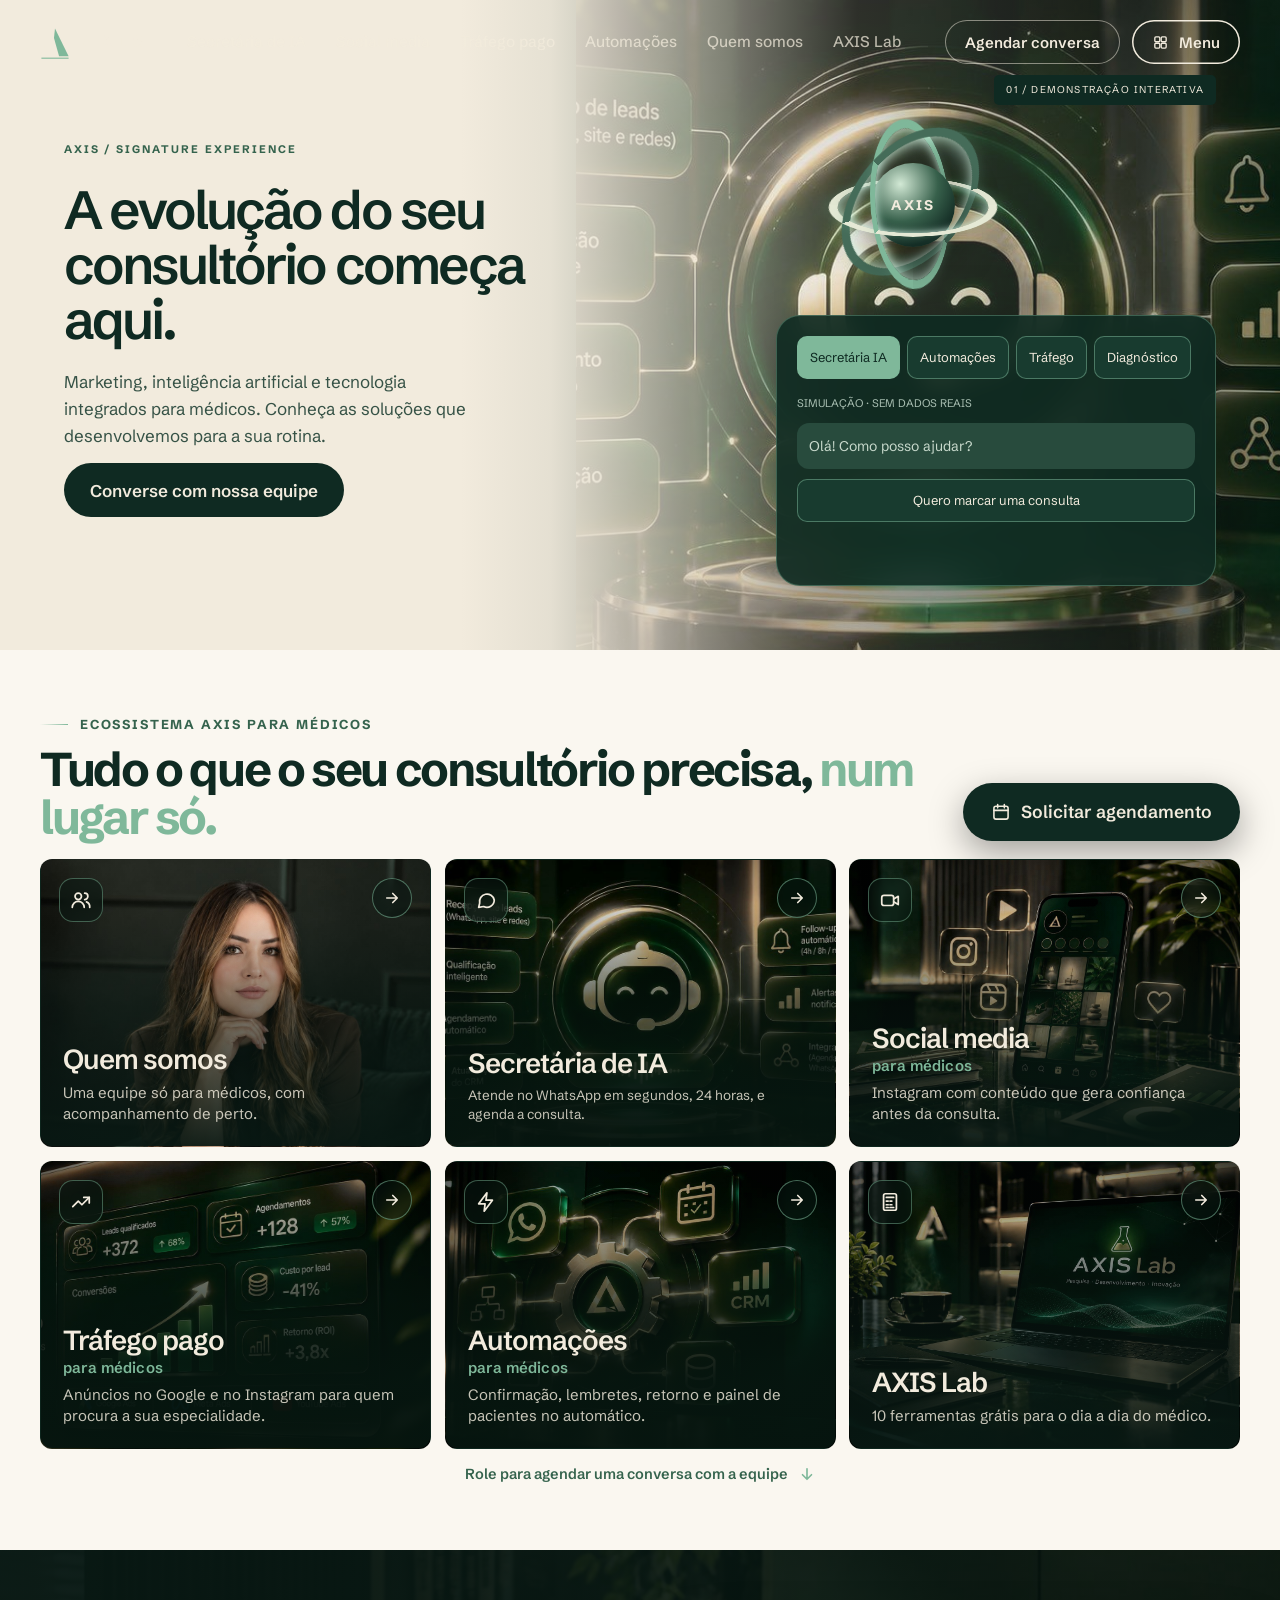
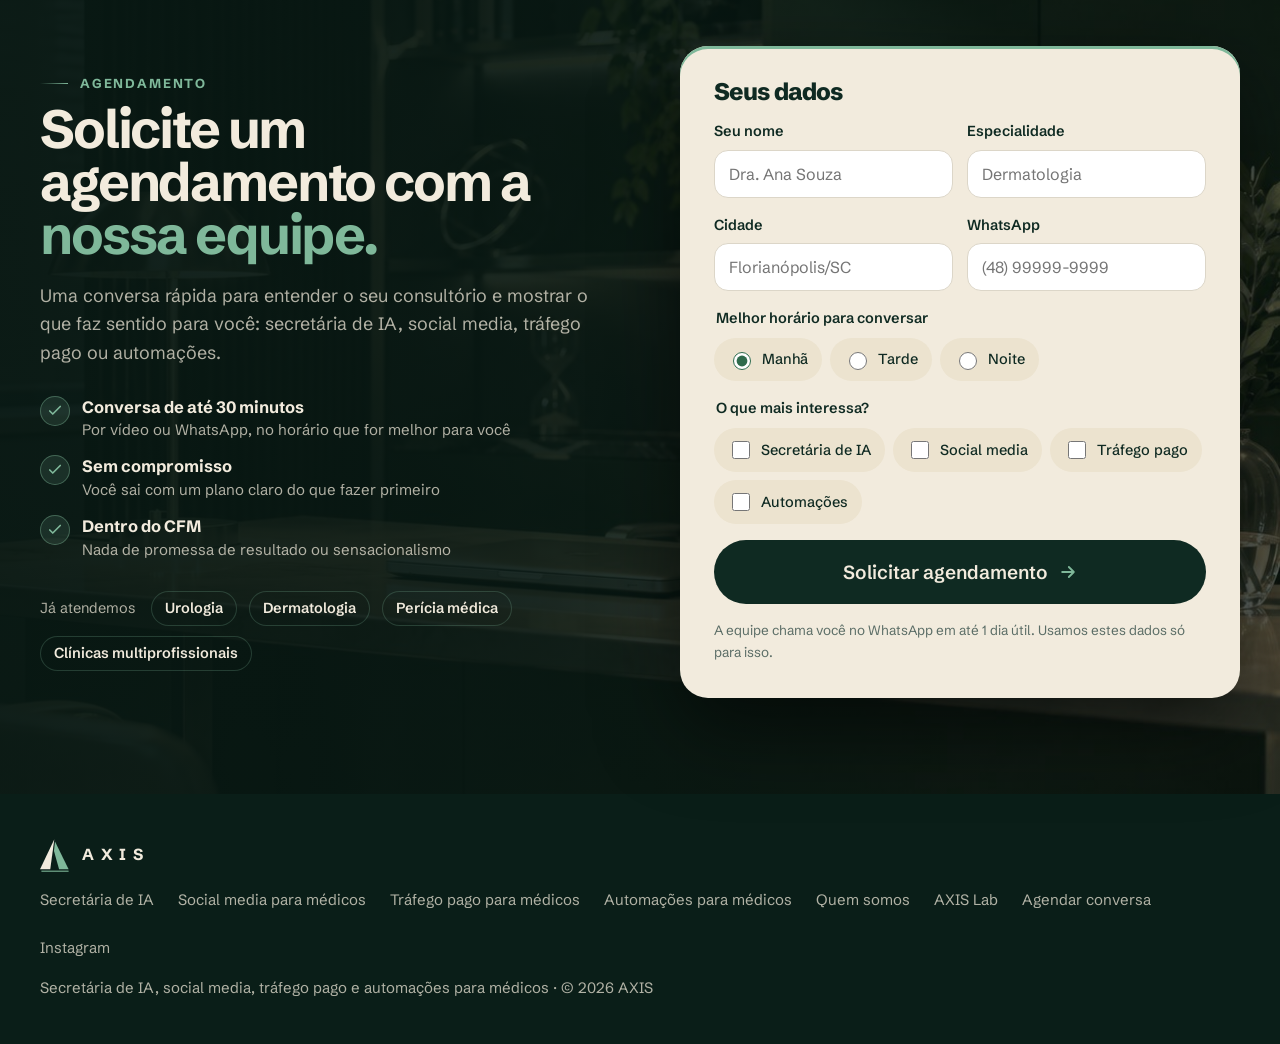
==== commit a47cc27e: "Signature V2: replace generic dark hero with editorial light architecture, preserve functional demos" ====
--- a/index.html
+++ b/index.html
@@ -19,7 +19,13 @@
 <link rel="preconnect" href="https://fonts.googleapis.com"><link rel="preconnect" href="https://fonts.gstatic.com" crossorigin>
 <link rel="stylesheet" href="https://fonts.googleapis.com/css2?family=Schibsted+Grotesk:wght@400;500;600;700;800&display=swap">
 <link rel="stylesheet" href="/site.css?v=18">
-<meta name="robots" content="noindex,nofollow"></head>
+<meta name="robots" content="noindex,nofollow"><style>
+/* Signature V2 — editorial architecture; existing photos and brand assets */
+.sig{display:grid;grid-template-columns:minmax(0,1.1fr) minmax(0,.9fr);min-height:min(650px,74vh);align-items:end;position:relative;isolation:isolate;padding:clamp(36px,6vw,90px) max(5.6vw,24px);background:#f2ebdd;color:#0f2a22;gap:clamp(24px,5vw,70px)}.sig:before{content:"";position:absolute;inset:0 0 0 45%;z-index:-2;background:url('/img/card-secretaria.jpg') center/cover no-repeat}.sig:after{content:"";position:absolute;inset:0;z-index:-1;background:linear-gradient(90deg,#f2ebdd 0%,#f2ebdd 36%,#f2ebddf0 43%,#f2ebdd30 67%,#0f2a2266 100%)}.sig .sig-intro{align-self:center;max-width:680px}.sig .sig-intro>span{color:#35634d;font-size:11px;letter-spacing:.19em;font-weight:700}.sig h2{color:#0f2a22!important;font-weight:600;font-size:clamp(36px,5vw,76px);line-height:.99;letter-spacing:-.065em;margin:24px 0}.sig .sig-intro p{color:#365246;max-width:420px;font-size:17px;line-height:1.6}.sig .sig-intro .btn{background:#0f2a22;color:#f2ebdd}.sig-orb{display:none}.sig-stage{transform:none;align-self:end}.sig-panel{padding:18px;background:#0f2a22eb;backdrop-filter:blur(12px);color:#f2ebdd;border:1px solid #7fb89a70;border-radius:16px;max-width:440px;margin-left:auto;box-shadow:0 24px 70px #07191045}.sig-panel p,.sig-panel label,.sig-panel a{color:#f2ebdd}.sig #sig-demo{min-height:110px}.sig-tabs{gap:5px}.sig-tabs button{font-size:11px;padding:8px}.sig-note{color:#c4d9c8!important}.sig-msg{font-size:14px}.sig button:focus-visible{outline-color:#fff}.sig-stage:before{content:"01 / DEMONSTRAÇÃO INTERATIVA";display:block;margin:0 0 10px auto;width:max-content;background:#0f2a22;color:#f2ebdd;padding:7px 12px;border-radius:5px;font-size:10px;letter-spacing:.12em}
+.eco.dark{background:#faf7f0!important;color:#0f2a22!important;padding-top:clamp(36px,5vw,72px)!important;padding-bottom:clamp(32px,5vw,64px)!important}.eco .eco-h h1{color:#0f2a22!important;font-size:clamp(30px,3.7vw,56px)!important;letter-spacing:-.05em}.eco .eyebrow,.eco .gold{color:#35634d!important}.eco .eco-cta{background:#0f2a22!important;color:#f2ebdd!important}.eco .eco-grid{gap:14px!important}.eco .door{min-height:230px!important;border-radius:12px!important;border:1px solid #0f2a2225!important;box-shadow:none!important;transition:transform .2s ease,box-shadow .2s ease}.eco .door:hover{transform:translateY(-3px);box-shadow:0 15px 28px #0f2a2220!important}.eco .door .d-tx b{font-weight:600!important;letter-spacing:-.035em}.eco .eco-down{color:#35634d!important}
+@media(max-width:800px){.sig{grid-template-columns:1fr;min-height:0;padding:40px 22px 26px;gap:90px}.sig:before{inset:24% 0 0;background-position:65% center}.sig:after{background:linear-gradient(180deg,#f2ebdd 0%,#f2ebdd 30%,#f2ebddad 49%,#0f2a2240 73%)}.sig .sig-intro h2{font-size:clamp(36px,9vw,60px)}.sig-panel{max-width:none;margin:0}.eco .door{min-height:190px!important}}
+@media(prefers-reduced-motion:reduce){.eco .door{transition:none}}
+</style></head>
 <body>
 <header class="nav"><div class="wrap">
   <a class="logo" href="/" aria-label="AXIS, página inicial"><svg width="30" height="34" viewBox="0 0 44 50" aria-hidden="true"><polygon points="21,2 0,46 15,46" fill="#F2EBDD"/><polygon points="22,5 42,46 28,46 20.5,19" fill="#7FB89A"/><rect x="2" y="48" width="40" height="1.6" fill="#7FB89A"/></svg><b>AXIS</b></a>
@@ -27,7 +33,7 @@
   <div class="ctas"><a class="btn b-cream hide-m" href="/#agendar" data-t="Menu: agendar">Agendar conversa</a><button class="btn b-line menu-b" type="button" aria-expanded="false" aria-controls="sheet" style="color:var(--cream)"><svg viewBox="0 0 24 24" fill="none" stroke="currentColor" stroke-width="1.9" stroke-linecap="round" stroke-linejoin="round" aria-hidden="true"><rect x="4" y="4" width="7" height="7" rx="1.5"/><rect x="13" y="4" width="7" height="7" rx="1.5"/><rect x="4" y="13" width="7" height="7" rx="1.5"/><rect x="13" y="13" width="7" height="7" rx="1.5"/></svg>Menu</button></div>
 </div></header>
 <div class="sheet" id="sheet" hidden><div class="sh-in"><div class="sh-top"><a class="logo" href="/"><svg width="30" height="34" viewBox="0 0 44 50" aria-hidden="true"><polygon points="21,2 0,46 15,46" fill="#F2EBDD"/><polygon points="22,5 42,46 28,46 20.5,19" fill="#7FB89A"/><rect x="2" y="48" width="40" height="1.6" fill="#7FB89A"/></svg><b>AXIS</b></a><button class="btn b-line sh-x" type="button" style="color:var(--cream)" aria-label="Fechar menu">Fechar</button></div><a href="/" class="sh-i on"><svg viewBox="0 0 24 24" fill="none" stroke="currentColor" stroke-width="1.9" stroke-linecap="round" stroke-linejoin="round" aria-hidden="true"><path d="M4 11l8-7 8 7v8.5a1.5 1.5 0 0 1-1.5 1.5H15v-6H9v6H5.5A1.5 1.5 0 0 1 4 19.5z"/></svg><span><b>Início</b><small>Todas as áreas da AXIS</small></span></a><a href="/secretaria-ia/" class="sh-i"><svg viewBox="0 0 24 24" fill="none" stroke="currentColor" stroke-width="1.9" stroke-linecap="round" stroke-linejoin="round" aria-hidden="true"><path d="M21 12a8 8 0 0 1-11.6 7.1L4 20l1.1-4.6A8 8 0 1 1 21 12z"/></svg><span><b>Secretária de IA</b><small>Atende no WhatsApp em segundos, 24 horas, e agenda a consulta.</small></span></a><a href="/social-media/" class="sh-i"><svg viewBox="0 0 24 24" fill="none" stroke="currentColor" stroke-width="1.9" stroke-linecap="round" stroke-linejoin="round" aria-hidden="true"><rect x="3" y="7" width="13" height="11" rx="2.5"/><path d="M16 11l5-3v9l-5-3"/></svg><span><b>Social media para médicos</b><small>Instagram com conteúdo que gera confiança antes da consulta.</small></span></a><a href="/trafego-pago/" class="sh-i"><svg viewBox="0 0 24 24" fill="none" stroke="currentColor" stroke-width="1.9" stroke-linecap="round" stroke-linejoin="round" aria-hidden="true"><path d="M3 17l6-6 4 4 8-8"/><path d="M15 7h6v6"/></svg><span><b>Tráfego pago para médicos</b><small>Anúncios no Google e no Instagram para quem procura a sua especialidade.</small></span></a><a href="/automacoes/" class="sh-i"><svg viewBox="0 0 24 24" fill="none" stroke="currentColor" stroke-width="1.9" stroke-linecap="round" stroke-linejoin="round" aria-hidden="true"><path d="M13 2L4 14h7l-1 8 9-12h-7z"/></svg><span><b>Automações para médicos</b><small>Confirmação, lembretes, retorno e painel de pacientes no automático.</small></span></a><a href="/sobre/" class="sh-i"><svg viewBox="0 0 24 24" fill="none" stroke="currentColor" stroke-width="1.9" stroke-linecap="round" stroke-linejoin="round" aria-hidden="true"><circle cx="9" cy="8" r="3.5"/><path d="M2.5 20a6.5 6.5 0 0 1 13 0M16 4.5a3.5 3.5 0 0 1 0 7M18 14a6 6 0 0 1 3.5 6"/></svg><span><b>Quem somos</b><small>Uma equipe só para médicos, com acompanhamento de perto.</small></span></a><a href="/lab/" class="sh-i"><svg viewBox="0 0 24 24" fill="none" stroke="currentColor" stroke-width="1.9" stroke-linecap="round" stroke-linejoin="round" aria-hidden="true"><rect x="5" y="3" width="14" height="18" rx="2"/><path d="M8 7h8M8 11h2M12 11h2M8 15h2M12 15h2M8 18h2M12 18h4"/></svg><span><b>AXIS Lab</b><small>10 ferramentas grátis para o dia a dia do médico.</small></span></a><a href="/#agendar" class="sh-i"><svg viewBox="0 0 24 24" fill="none" stroke="currentColor" stroke-width="1.9" stroke-linecap="round" stroke-linejoin="round" aria-hidden="true"><rect x="3.5" y="5" width="17" height="15.5" rx="2.5"/><path d="M3.5 10h17M8 3v4M16 3v4"/></svg><span><b>Agendar conversa</b><small>Fale com a equipe e veja o que faz sentido para você.</small></span></a></div></div>
-<main><section class="sig" aria-labelledby="sig-title"><div class="sig-intro"><span>AXIS / SIGNATURE EXPERIENCE</span><h2 id="sig-title">A tecnologia por trás de um consultório que evolui.</h2><p>Experimente nosso ecossistema. Escolha uma solução e veja como ela funciona.</p><a href="#agendar" class="btn b-cream">Converse com nossa equipe</a></div><div class="sig-stage" id="sig-stage"><div class="sig-orb" aria-hidden="true"><i></i><i></i><i></i><b>AXIS</b></div><div class="sig-panel"><div class="sig-tabs" role="group" aria-label="Demonstrações"><button type="button" data-mode="chat" aria-pressed="true">Secretária IA</button><button type="button" data-mode="flow" aria-pressed="false">Automações</button><button type="button" data-mode="ads" aria-pressed="false">Tráfego</button><button type="button" data-mode="score" aria-pressed="false">Diagnóstico</button></div><div id="sig-demo" aria-live="polite"></div></div></div></section>
+<main><section class="sig" aria-labelledby="sig-title"><div class="sig-intro"><span>AXIS / SIGNATURE EXPERIENCE</span><h2 id="sig-title">A evolução do seu consultório começa aqui.</h2><p>Marketing, inteligência artificial e tecnologia integrados para médicos. Conheça as soluções que desenvolvemos para a sua rotina.</p><a href="#agendar" class="btn b-cream">Converse com nossa equipe</a></div><div class="sig-stage" id="sig-stage"><div class="sig-orb" aria-hidden="true"><i></i><i></i><i></i><b>AXIS</b></div><div class="sig-panel"><div class="sig-tabs" role="group" aria-label="Demonstrações"><button type="button" data-mode="chat" aria-pressed="true">Secretária IA</button><button type="button" data-mode="flow" aria-pressed="false">Automações</button><button type="button" data-mode="ads" aria-pressed="false">Tráfego</button><button type="button" data-mode="score" aria-pressed="false">Diagnóstico</button></div><div id="sig-demo" aria-live="polite"></div></div></div></section>
 <style>
 .sig{background:radial-gradient(ellipse at 72% 30%,#315749,#0f2a22 56%,#081a15);color:#f2ebdd;padding:clamp(24px,5vw,70px) max(5vw,24px);display:grid;grid-template-columns:1fr 1.2fr;gap:40px;align-items:center;overflow:hidden}.sig-intro>span{font-size:11px;letter-spacing:.19em;color:#7fb89a}.sig h2{font-size:clamp(32px,4.2vw,66px);line-height:1.03;letter-spacing:-.055em;margin:20px 0}.sig p{line-height:1.6;color:#c8d9cc}.sig-stage{position:relative;perspective:900px;min-width:0}.sig-orb{height:180px;width:180px;margin:0 auto 20px;position:relative;display:grid;place-items:center;transform-style:preserve-3d;transform:rotateX(var(--rx,0deg)) rotateY(var(--ry,0deg));transition:transform .18s ease-out}.sig-orb i{position:absolute;inset:6px;border:9px solid #7fb89a;border-radius:50%;box-shadow:inset 0 0 18px #d2f5e5,0 0 18px #7fb89a44;transform:rotateY(62deg)}.sig-orb i:nth-child(2){transform:rotateX(62deg);border-color:#e5e9d5}.sig-orb i:nth-child(3){transform:rotateZ(45deg) rotateY(55deg);border-color:#456c59}.sig-orb b{background:radial-gradient(circle at 35% 25%,#d2e9d5,#37604b 45%,#142d25 75%);border-radius:50%;width:84px;height:84px;display:grid;place-items:center;box-shadow:0 12px 40px #0008;letter-spacing:.15em;font-size:14px}.sig-panel{border:1px solid #7fb89a60;border-radius:24px;padding:20px;background:#0f2a22e8;box-shadow:0 24px 70px #0005}.sig-tabs{display:flex;flex-wrap:wrap;gap:7px;margin-bottom:16px}.sig button{cursor:pointer;border:1px solid #7fb89a80;border-radius:10px;padding:10px 12px;background:#183b2f;color:#f2ebdd;font:inherit;font-size:13px}.sig button[aria-pressed=true],.sig button:hover{background:#7fb89a;color:#0f2a22}.sig button:focus-visible,.sig input:focus-visible{outline:3px solid #f2ebdd;outline-offset:3px}.sig #sig-demo{min-height:170px;display:grid;gap:10px;align-content:start}.sig #sig-demo p{margin:0}.sig-msg{background:#284b3d;padding:12px;border-radius:12px}.sig label{display:block;font-size:14px}.sig input[type=range]{width:100%;accent-color:#7fb89a}.sig output{font-size:26px;font-weight:700;color:#a7d6b8}.sig-note{font-size:11px!important;color:#a9bfb2!important}.sig-flow{display:flex;flex-wrap:wrap;gap:8px}.sig-flow span{padding:8px;border:1px solid #527564;border-radius:8px;font-size:12px}.sig-flow .active{background:#7fb89a;color:#0f2a22}.sig-intro .btn{margin-top:14px}@media(max-width:800px){.sig{grid-template-columns:1fr;gap:24px}.sig-orb{height:140px;width:140px}.sig-panel{padding:14px}}@media(prefers-reduced-motion:reduce){.sig-orb{transition:none;transform:none}}
 </style>
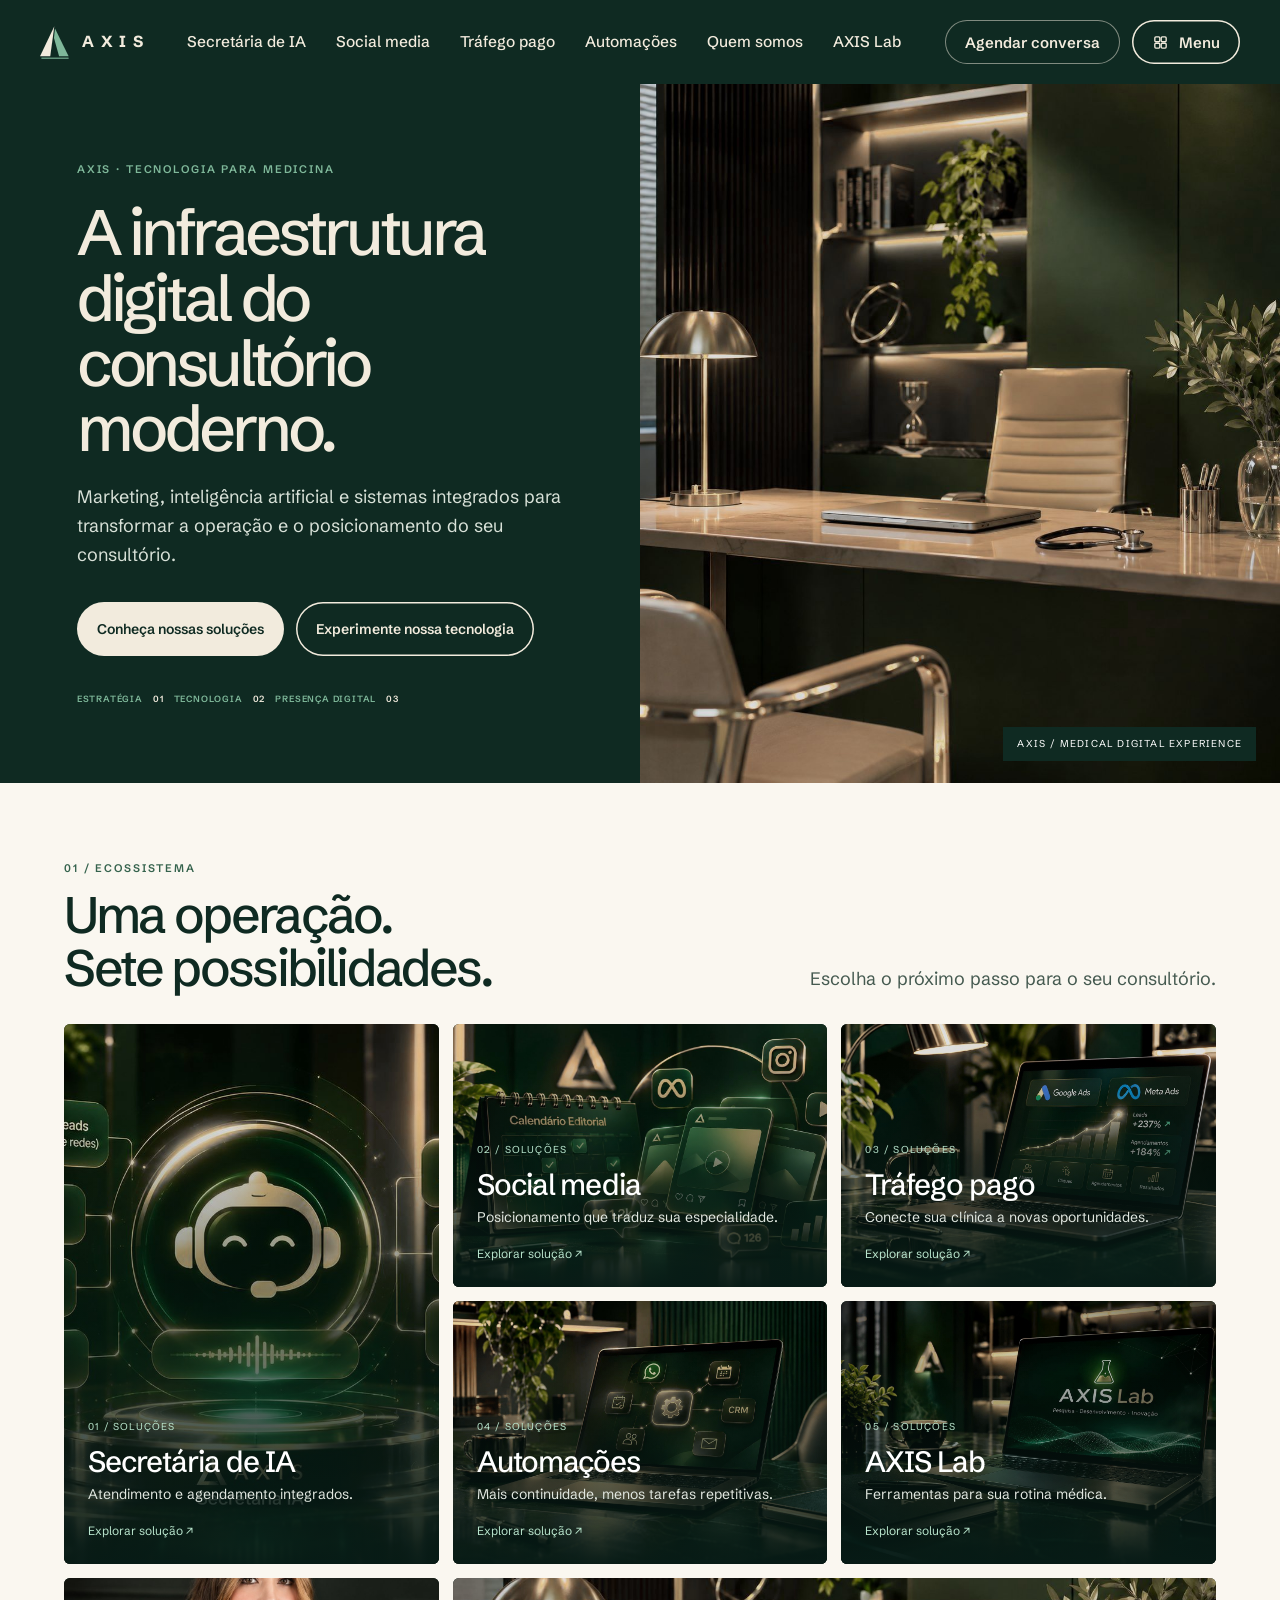
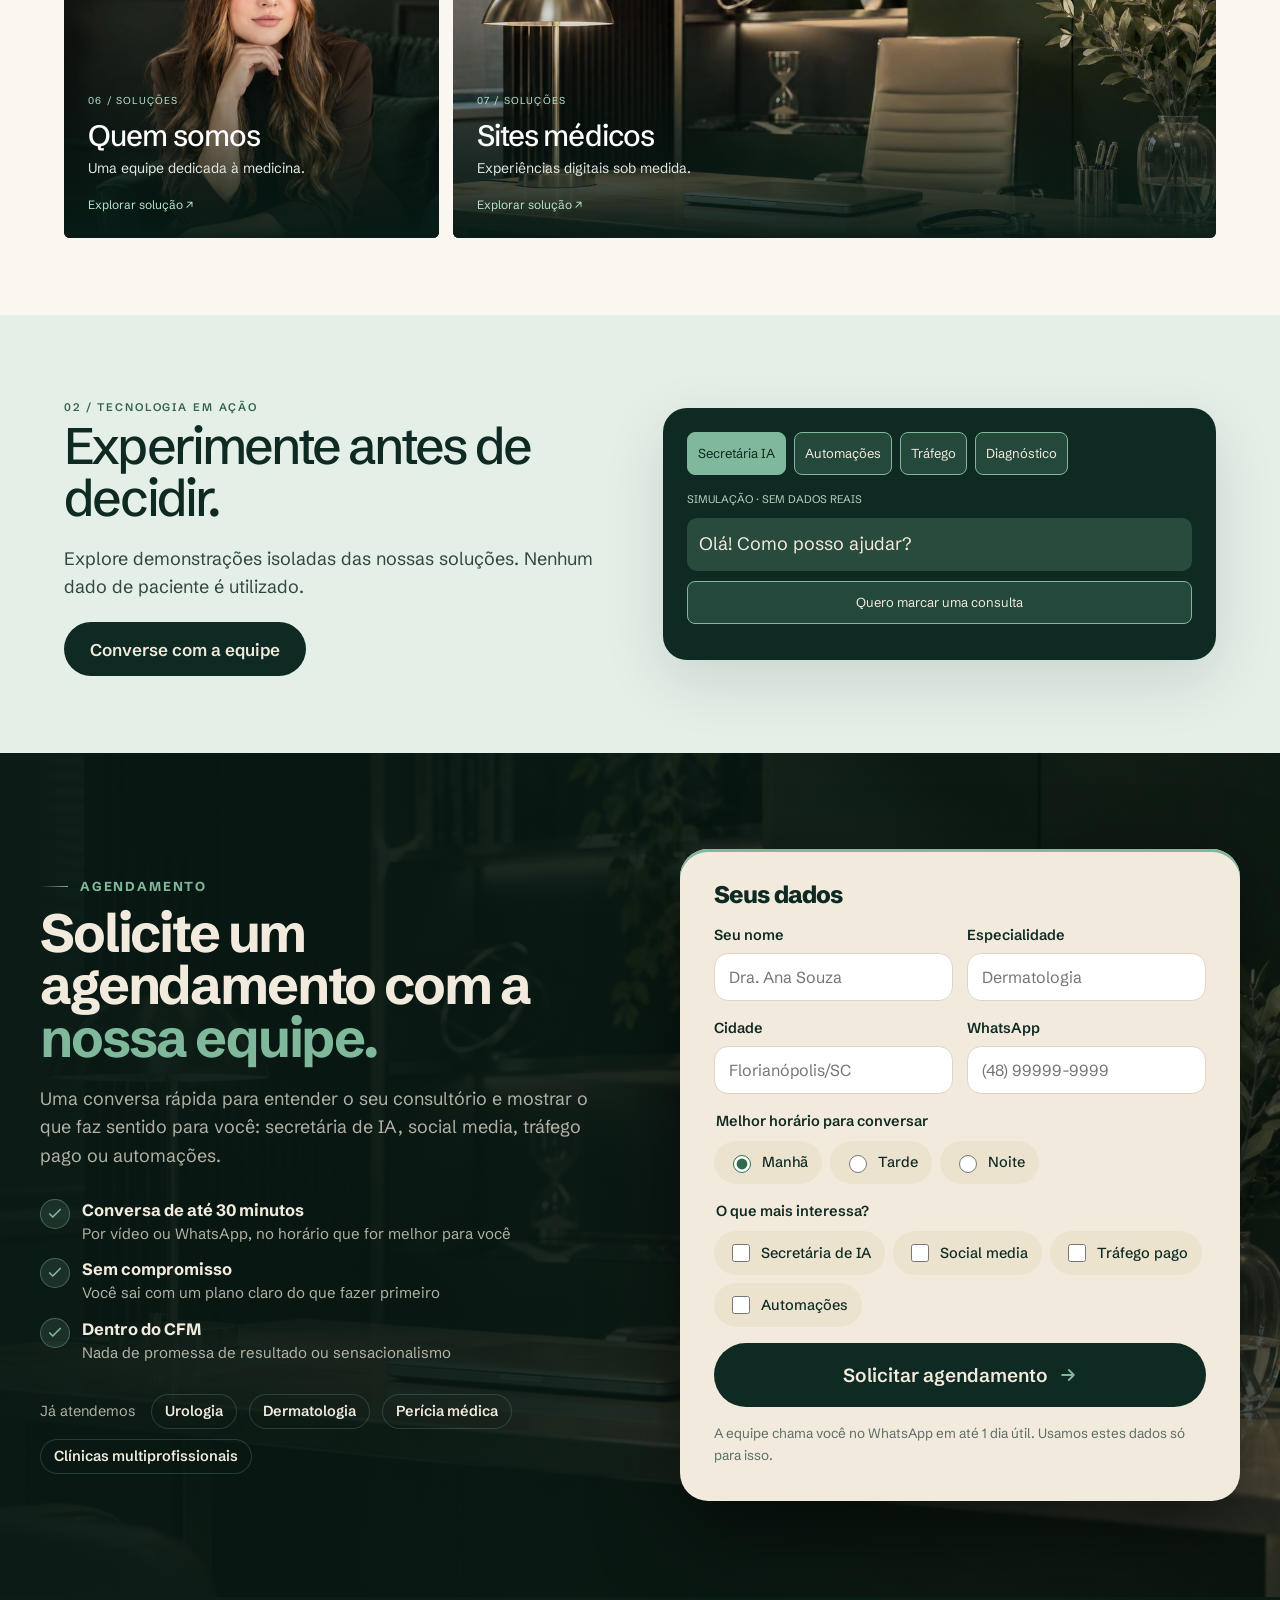
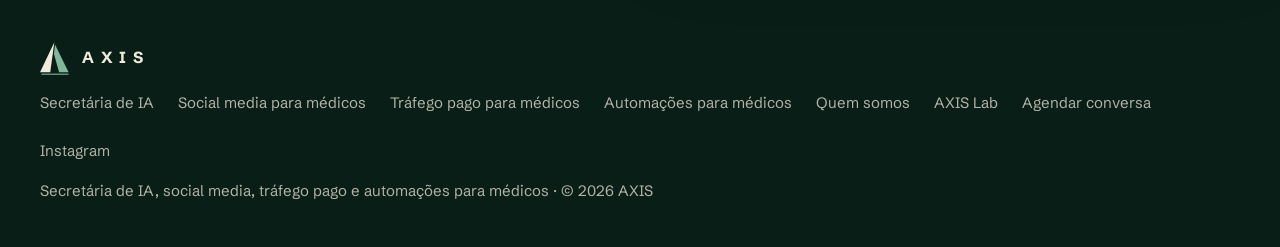
==== commit 21a38d62: "V3 rebuild home from production baseline, preserve booking, remove rejected hero" ====
--- a/index.html
+++ b/index.html
@@ -19,13 +19,7 @@
 <link rel="preconnect" href="https://fonts.googleapis.com"><link rel="preconnect" href="https://fonts.gstatic.com" crossorigin>
 <link rel="stylesheet" href="https://fonts.googleapis.com/css2?family=Schibsted+Grotesk:wght@400;500;600;700;800&display=swap">
 <link rel="stylesheet" href="/site.css?v=18">
-<meta name="robots" content="noindex,nofollow"><style>
-/* Signature V2 — editorial architecture; existing photos and brand assets */
-.sig{display:grid;grid-template-columns:minmax(0,1.1fr) minmax(0,.9fr);min-height:min(650px,74vh);align-items:end;position:relative;isolation:isolate;padding:clamp(36px,6vw,90px) max(5.6vw,24px);background:#f2ebdd;color:#0f2a22;gap:clamp(24px,5vw,70px)}.sig:before{content:"";position:absolute;inset:0 0 0 45%;z-index:-2;background:url('/img/card-secretaria.jpg') center/cover no-repeat}.sig:after{content:"";position:absolute;inset:0;z-index:-1;background:linear-gradient(90deg,#f2ebdd 0%,#f2ebdd 36%,#f2ebddf0 43%,#f2ebdd30 67%,#0f2a2266 100%)}.sig .sig-intro{align-self:center;max-width:680px}.sig .sig-intro>span{color:#35634d;font-size:11px;letter-spacing:.19em;font-weight:700}.sig h2{color:#0f2a22!important;font-weight:600;font-size:clamp(36px,5vw,76px);line-height:.99;letter-spacing:-.065em;margin:24px 0}.sig .sig-intro p{color:#365246;max-width:420px;font-size:17px;line-height:1.6}.sig .sig-intro .btn{background:#0f2a22;color:#f2ebdd}.sig-orb{display:none}.sig-stage{transform:none;align-self:end}.sig-panel{padding:18px;background:#0f2a22eb;backdrop-filter:blur(12px);color:#f2ebdd;border:1px solid #7fb89a70;border-radius:16px;max-width:440px;margin-left:auto;box-shadow:0 24px 70px #07191045}.sig-panel p,.sig-panel label,.sig-panel a{color:#f2ebdd}.sig #sig-demo{min-height:110px}.sig-tabs{gap:5px}.sig-tabs button{font-size:11px;padding:8px}.sig-note{color:#c4d9c8!important}.sig-msg{font-size:14px}.sig button:focus-visible{outline-color:#fff}.sig-stage:before{content:"01 / DEMONSTRAÇÃO INTERATIVA";display:block;margin:0 0 10px auto;width:max-content;background:#0f2a22;color:#f2ebdd;padding:7px 12px;border-radius:5px;font-size:10px;letter-spacing:.12em}
-.eco.dark{background:#faf7f0!important;color:#0f2a22!important;padding-top:clamp(36px,5vw,72px)!important;padding-bottom:clamp(32px,5vw,64px)!important}.eco .eco-h h1{color:#0f2a22!important;font-size:clamp(30px,3.7vw,56px)!important;letter-spacing:-.05em}.eco .eyebrow,.eco .gold{color:#35634d!important}.eco .eco-cta{background:#0f2a22!important;color:#f2ebdd!important}.eco .eco-grid{gap:14px!important}.eco .door{min-height:230px!important;border-radius:12px!important;border:1px solid #0f2a2225!important;box-shadow:none!important;transition:transform .2s ease,box-shadow .2s ease}.eco .door:hover{transform:translateY(-3px);box-shadow:0 15px 28px #0f2a2220!important}.eco .door .d-tx b{font-weight:600!important;letter-spacing:-.035em}.eco .eco-down{color:#35634d!important}
-@media(max-width:800px){.sig{grid-template-columns:1fr;min-height:0;padding:40px 22px 26px;gap:90px}.sig:before{inset:24% 0 0;background-position:65% center}.sig:after{background:linear-gradient(180deg,#f2ebdd 0%,#f2ebdd 30%,#f2ebddad 49%,#0f2a2240 73%)}.sig .sig-intro h2{font-size:clamp(36px,9vw,60px)}.sig-panel{max-width:none;margin:0}.eco .door{min-height:190px!important}}
-@media(prefers-reduced-motion:reduce){.eco .door{transition:none}}
-</style></head>
+<meta name="robots" content="noindex,nofollow"><link rel="stylesheet" href="/signature-v3.css"></head>
 <body>
 <header class="nav"><div class="wrap">
   <a class="logo" href="/" aria-label="AXIS, página inicial"><svg width="30" height="34" viewBox="0 0 44 50" aria-hidden="true"><polygon points="21,2 0,46 15,46" fill="#F2EBDD"/><polygon points="22,5 42,46 28,46 20.5,19" fill="#7FB89A"/><rect x="2" y="48" width="40" height="1.6" fill="#7FB89A"/></svg><b>AXIS</b></a>
@@ -33,31 +27,10 @@
   <div class="ctas"><a class="btn b-cream hide-m" href="/#agendar" data-t="Menu: agendar">Agendar conversa</a><button class="btn b-line menu-b" type="button" aria-expanded="false" aria-controls="sheet" style="color:var(--cream)"><svg viewBox="0 0 24 24" fill="none" stroke="currentColor" stroke-width="1.9" stroke-linecap="round" stroke-linejoin="round" aria-hidden="true"><rect x="4" y="4" width="7" height="7" rx="1.5"/><rect x="13" y="4" width="7" height="7" rx="1.5"/><rect x="4" y="13" width="7" height="7" rx="1.5"/><rect x="13" y="13" width="7" height="7" rx="1.5"/></svg>Menu</button></div>
 </div></header>
 <div class="sheet" id="sheet" hidden><div class="sh-in"><div class="sh-top"><a class="logo" href="/"><svg width="30" height="34" viewBox="0 0 44 50" aria-hidden="true"><polygon points="21,2 0,46 15,46" fill="#F2EBDD"/><polygon points="22,5 42,46 28,46 20.5,19" fill="#7FB89A"/><rect x="2" y="48" width="40" height="1.6" fill="#7FB89A"/></svg><b>AXIS</b></a><button class="btn b-line sh-x" type="button" style="color:var(--cream)" aria-label="Fechar menu">Fechar</button></div><a href="/" class="sh-i on"><svg viewBox="0 0 24 24" fill="none" stroke="currentColor" stroke-width="1.9" stroke-linecap="round" stroke-linejoin="round" aria-hidden="true"><path d="M4 11l8-7 8 7v8.5a1.5 1.5 0 0 1-1.5 1.5H15v-6H9v6H5.5A1.5 1.5 0 0 1 4 19.5z"/></svg><span><b>Início</b><small>Todas as áreas da AXIS</small></span></a><a href="/secretaria-ia/" class="sh-i"><svg viewBox="0 0 24 24" fill="none" stroke="currentColor" stroke-width="1.9" stroke-linecap="round" stroke-linejoin="round" aria-hidden="true"><path d="M21 12a8 8 0 0 1-11.6 7.1L4 20l1.1-4.6A8 8 0 1 1 21 12z"/></svg><span><b>Secretária de IA</b><small>Atende no WhatsApp em segundos, 24 horas, e agenda a consulta.</small></span></a><a href="/social-media/" class="sh-i"><svg viewBox="0 0 24 24" fill="none" stroke="currentColor" stroke-width="1.9" stroke-linecap="round" stroke-linejoin="round" aria-hidden="true"><rect x="3" y="7" width="13" height="11" rx="2.5"/><path d="M16 11l5-3v9l-5-3"/></svg><span><b>Social media para médicos</b><small>Instagram com conteúdo que gera confiança antes da consulta.</small></span></a><a href="/trafego-pago/" class="sh-i"><svg viewBox="0 0 24 24" fill="none" stroke="currentColor" stroke-width="1.9" stroke-linecap="round" stroke-linejoin="round" aria-hidden="true"><path d="M3 17l6-6 4 4 8-8"/><path d="M15 7h6v6"/></svg><span><b>Tráfego pago para médicos</b><small>Anúncios no Google e no Instagram para quem procura a sua especialidade.</small></span></a><a href="/automacoes/" class="sh-i"><svg viewBox="0 0 24 24" fill="none" stroke="currentColor" stroke-width="1.9" stroke-linecap="round" stroke-linejoin="round" aria-hidden="true"><path d="M13 2L4 14h7l-1 8 9-12h-7z"/></svg><span><b>Automações para médicos</b><small>Confirmação, lembretes, retorno e painel de pacientes no automático.</small></span></a><a href="/sobre/" class="sh-i"><svg viewBox="0 0 24 24" fill="none" stroke="currentColor" stroke-width="1.9" stroke-linecap="round" stroke-linejoin="round" aria-hidden="true"><circle cx="9" cy="8" r="3.5"/><path d="M2.5 20a6.5 6.5 0 0 1 13 0M16 4.5a3.5 3.5 0 0 1 0 7M18 14a6 6 0 0 1 3.5 6"/></svg><span><b>Quem somos</b><small>Uma equipe só para médicos, com acompanhamento de perto.</small></span></a><a href="/lab/" class="sh-i"><svg viewBox="0 0 24 24" fill="none" stroke="currentColor" stroke-width="1.9" stroke-linecap="round" stroke-linejoin="round" aria-hidden="true"><rect x="5" y="3" width="14" height="18" rx="2"/><path d="M8 7h8M8 11h2M12 11h2M8 15h2M12 15h2M8 18h2M12 18h4"/></svg><span><b>AXIS Lab</b><small>10 ferramentas grátis para o dia a dia do médico.</small></span></a><a href="/#agendar" class="sh-i"><svg viewBox="0 0 24 24" fill="none" stroke="currentColor" stroke-width="1.9" stroke-linecap="round" stroke-linejoin="round" aria-hidden="true"><rect x="3.5" y="5" width="17" height="15.5" rx="2.5"/><path d="M3.5 10h17M8 3v4M16 3v4"/></svg><span><b>Agendar conversa</b><small>Fale com a equipe e veja o que faz sentido para você.</small></span></a></div></div>
-<main><section class="sig" aria-labelledby="sig-title"><div class="sig-intro"><span>AXIS / SIGNATURE EXPERIENCE</span><h2 id="sig-title">A evolução do seu consultório começa aqui.</h2><p>Marketing, inteligência artificial e tecnologia integrados para médicos. Conheça as soluções que desenvolvemos para a sua rotina.</p><a href="#agendar" class="btn b-cream">Converse com nossa equipe</a></div><div class="sig-stage" id="sig-stage"><div class="sig-orb" aria-hidden="true"><i></i><i></i><i></i><b>AXIS</b></div><div class="sig-panel"><div class="sig-tabs" role="group" aria-label="Demonstrações"><button type="button" data-mode="chat" aria-pressed="true">Secretária IA</button><button type="button" data-mode="flow" aria-pressed="false">Automações</button><button type="button" data-mode="ads" aria-pressed="false">Tráfego</button><button type="button" data-mode="score" aria-pressed="false">Diagnóstico</button></div><div id="sig-demo" aria-live="polite"></div></div></div></section>
-<style>
-.sig{background:radial-gradient(ellipse at 72% 30%,#315749,#0f2a22 56%,#081a15);color:#f2ebdd;padding:clamp(24px,5vw,70px) max(5vw,24px);display:grid;grid-template-columns:1fr 1.2fr;gap:40px;align-items:center;overflow:hidden}.sig-intro>span{font-size:11px;letter-spacing:.19em;color:#7fb89a}.sig h2{font-size:clamp(32px,4.2vw,66px);line-height:1.03;letter-spacing:-.055em;margin:20px 0}.sig p{line-height:1.6;color:#c8d9cc}.sig-stage{position:relative;perspective:900px;min-width:0}.sig-orb{height:180px;width:180px;margin:0 auto 20px;position:relative;display:grid;place-items:center;transform-style:preserve-3d;transform:rotateX(var(--rx,0deg)) rotateY(var(--ry,0deg));transition:transform .18s ease-out}.sig-orb i{position:absolute;inset:6px;border:9px solid #7fb89a;border-radius:50%;box-shadow:inset 0 0 18px #d2f5e5,0 0 18px #7fb89a44;transform:rotateY(62deg)}.sig-orb i:nth-child(2){transform:rotateX(62deg);border-color:#e5e9d5}.sig-orb i:nth-child(3){transform:rotateZ(45deg) rotateY(55deg);border-color:#456c59}.sig-orb b{background:radial-gradient(circle at 35% 25%,#d2e9d5,#37604b 45%,#142d25 75%);border-radius:50%;width:84px;height:84px;display:grid;place-items:center;box-shadow:0 12px 40px #0008;letter-spacing:.15em;font-size:14px}.sig-panel{border:1px solid #7fb89a60;border-radius:24px;padding:20px;background:#0f2a22e8;box-shadow:0 24px 70px #0005}.sig-tabs{display:flex;flex-wrap:wrap;gap:7px;margin-bottom:16px}.sig button{cursor:pointer;border:1px solid #7fb89a80;border-radius:10px;padding:10px 12px;background:#183b2f;color:#f2ebdd;font:inherit;font-size:13px}.sig button[aria-pressed=true],.sig button:hover{background:#7fb89a;color:#0f2a22}.sig button:focus-visible,.sig input:focus-visible{outline:3px solid #f2ebdd;outline-offset:3px}.sig #sig-demo{min-height:170px;display:grid;gap:10px;align-content:start}.sig #sig-demo p{margin:0}.sig-msg{background:#284b3d;padding:12px;border-radius:12px}.sig label{display:block;font-size:14px}.sig input[type=range]{width:100%;accent-color:#7fb89a}.sig output{font-size:26px;font-weight:700;color:#a7d6b8}.sig-note{font-size:11px!important;color:#a9bfb2!important}.sig-flow{display:flex;flex-wrap:wrap;gap:8px}.sig-flow span{padding:8px;border:1px solid #527564;border-radius:8px;font-size:12px}.sig-flow .active{background:#7fb89a;color:#0f2a22}.sig-intro .btn{margin-top:14px}@media(max-width:800px){.sig{grid-template-columns:1fr;gap:24px}.sig-orb{height:140px;width:140px}.sig-panel{padding:14px}}@media(prefers-reduced-motion:reduce){.sig-orb{transition:none;transform:none}}
-</style>
-<script>
+<main>
+<section class="v3-hero"><div class="v3-copy"><div class="v3-kicker">AXIS · TECNOLOGIA PARA MEDICINA</div><h1>A infraestrutura digital do consultório moderno.</h1><p>Marketing, inteligência artificial e sistemas integrados para transformar a operação e o posicionamento do seu consultório.</p><div class="v3-actions"><a class="btn b-cream" href="#solucoes">Conheça nossas soluções</a><a class="btn b-line" href="#experimente">Experimente nossa tecnologia</a></div><div class="v3-index">ESTRATÉGIA <span>01</span> TECNOLOGIA <span>02</span> PRESENÇA DIGITAL <span>03</span></div></div><figure class="v3-image"><img src="/img/consultorio.jpg" alt="Ambiente contemporâneo de consultório" fetchpriority="high"><figcaption>AXIS / MEDICAL DIGITAL EXPERIENCE</figcaption></figure></section><section class="v3-solutions" id="solucoes"><div class="v3-heading"><span>01 / ECOSSISTEMA</span><h2>Uma operação.<br>Sete possibilidades.</h2><p>Escolha o próximo passo para o seu consultório.</p></div><div class="v3-grid"><a class="v3-card" href="/secretaria-ia/"><img src="/img/secretaria-ia-hero.jpg" alt="" loading="lazy"><div><small>01 / SOLUÇÕES</small><h3>Secretária de IA</h3><p>Atendimento e agendamento integrados.</p><span>Explorar solução ↗</span></div></a><a class="v3-card" href="/social-media/"><img src="/img/social-media-hero.jpg" alt="" loading="lazy"><div><small>02 / SOLUÇÕES</small><h3>Social media</h3><p>Posicionamento que traduz sua especialidade.</p><span>Explorar solução ↗</span></div></a><a class="v3-card" href="/trafego-pago/"><img src="/img/trafego-pago.jpg" alt="" loading="lazy"><div><small>03 / SOLUÇÕES</small><h3>Tráfego pago</h3><p>Conecte sua clínica a novas oportunidades.</p><span>Explorar solução ↗</span></div></a><a class="v3-card" href="/automacoes/"><img src="/img/automacoes.jpg" alt="" loading="lazy"><div><small>04 / SOLUÇÕES</small><h3>Automações</h3><p>Mais continuidade, menos tarefas repetitivas.</p><span>Explorar solução ↗</span></div></a><a class="v3-card" href="/lab/"><img src="/img/axis-lab.jpg" alt="" loading="lazy"><div><small>05 / SOLUÇÕES</small><h3>AXIS Lab</h3><p>Ferramentas para sua rotina médica.</p><span>Explorar solução ↗</span></div></a><a class="v3-card" href="/sobre/"><img src="/img/jaqueline.jpg" alt="" loading="lazy"><div><small>06 / SOLUÇÕES</small><h3>Quem somos</h3><p>Uma equipe dedicada à medicina.</p><span>Explorar solução ↗</span></div></a><a class="v3-card" href="/sites-medicos/"><img src="/img/consultorio.jpg" alt="" loading="lazy"><div><small>07 / SOLUÇÕES</small><h3>Sites médicos</h3><p>Experiências digitais sob medida.</p><span>Explorar solução ↗</span></div></a></div></section><section class="sig v3-experience" id="experimente"><div class="sig-intro"><span>02 / TECNOLOGIA EM AÇÃO</span><h2>Experimente antes de decidir.</h2><p>Explore demonstrações isoladas das nossas soluções. Nenhum dado de paciente é utilizado.</p><a class="btn b-forest" href="#agendar">Converse com a equipe</a></div><div class="sig-stage" id="sig-stage"><div class="sig-panel"><div class="sig-tabs" role="group" aria-label="Demonstrações"><button type="button" data-mode="chat" aria-pressed="true">Secretária IA</button><button type="button" data-mode="flow" aria-pressed="false">Automações</button><button type="button" data-mode="ads" aria-pressed="false">Tráfego</button><button type="button" data-mode="score" aria-pressed="false">Diagnóstico</button></div><div id="sig-demo" aria-live="polite"></div></div></div></section><script>
 (()=>{const root=document.querySelector('.sig'),stage=document.querySelector('#sig-stage'),demo=document.querySelector('#sig-demo');if(!root||!demo)return;let mode='chat',step=0,timer;const chat=[['Olá! Como posso ajudar?','Quero marcar uma consulta'],['Você prefere presencial ou online?','Presencial'],['Agenda fictícia: quinta-feira, 16h.','Confirmar horário'],['Agendamento demonstrativo concluído. Nenhum paciente ou agenda real foi alterado.','Reiniciar']];function render(){clearTimeout(timer);if(mode==='chat'){demo.innerHTML='<p class="sig-note">SIMULAÇÃO · SEM DADOS REAIS</p><p class="sig-msg">'+chat[step][0]+'</p><button type="button" id="sig-next">'+chat[step][1]+'</button>';demo.querySelector('button').onclick=()=>{step=(step+1)%chat.length;render()}}else if(mode==='flow'){demo.innerHTML='<p class="sig-note">FLUXO DEMONSTRATIVO</p><div class="sig-flow">'+['Contato','Qualificação','Agenda','CRM','Follow-up'].map(x=>'<span>'+x+'</span>').join('')+'</div><button type="button">Simular novo contato</button>';demo.querySelector('button').onclick=()=>{clearTimeout(timer);let i=0;const nodes=demo.querySelectorAll('span');nodes.forEach(n=>n.classList.remove('active'));function tick(){if(i<nodes.length){nodes[i++].classList.add('active');timer=setTimeout(tick,400)}}tick()}}else if(mode==='ads'){demo.innerHTML='<label>Investimento mensal: <strong id="sig-budget"></strong><input type="range" min="300" max="3000" step="100" value="600"></label><output></output><p class="sig-note">Cenário ilustrativo: R$30 por contato e 20% de agendamento. Não é previsão nem promessa.</p>';const input=demo.querySelector('input');function calc(){const n=+input.value;demo.querySelector('strong').textContent='R$ '+n;demo.querySelector('output').textContent=Math.floor(n/30)+' contatos · '+Math.floor(n/30*.2)+' agendamentos'}input.oninput=calc;calc()}else{demo.innerHTML='<p class="sig-note">AUTOAVALIAÇÃO ILUSTRATIVA</p>'+['Site profissional','Resposta rápida','CRM','Agenda automatizada','Posicionamento','Indicadores'].map(x=>'<label><input type="checkbox"> '+x+'</label>').join('')+'<output>0%</output><a href="#agendar">Solicitar diagnóstico personalizado →</a>';demo.onchange=()=>{if(mode==='score')demo.querySelector('output').textContent=Math.round(demo.querySelectorAll('input:checked').length/6*100)+'%'}}}root.querySelectorAll('[data-mode]').forEach(b=>b.onclick=()=>{mode=b.dataset.mode;step=0;root.querySelectorAll('[data-mode]').forEach(x=>x.setAttribute('aria-pressed',String(x===b)));render()});if(!matchMedia('(prefers-reduced-motion: reduce)').matches){stage.addEventListener('pointermove',e=>{const r=stage.getBoundingClientRect();stage.style.setProperty('--ry',((e.clientX-r.left)/r.width-.5)*35+'deg');stage.style.setProperty('--rx',((e.clientY-r.top)/r.height-.5)*-35+'deg')});stage.addEventListener('pointerleave',()=>{stage.style.setProperty('--ry','0deg');stage.style.setProperty('--rx','0deg')})}render()})();
-</script>
-<section class="eco dark">
-  <div class="wrap">
-    <div class="eco-h">
-      <div><p class="eyebrow">Ecossistema AXIS para médicos</p><h1>Tudo o que o seu consultório precisa, <span class="gold">num lugar só.</span></h1></div>
-      <a class="btn b-cream eco-cta" href="#agendar" data-t="Home: agendar topo"><svg viewBox="0 0 24 24" fill="none" stroke="currentColor" stroke-width="1.9" stroke-linecap="round" stroke-linejoin="round" aria-hidden="true"><rect x="3.5" y="5" width="17" height="15.5" rx="2.5"/><path d="M3.5 10h17M8 3v4M16 3v4"/></svg>Solicitar agendamento</a>
-    </div>
-    <div class="eco-grid">
-      <a class="door e-1" href="/sobre/" data-t="Porta: Quem somos" style="background-image:url(/img/jaqueline.jpg);background-position:50% 10%"><span class="d-ic"><svg viewBox="0 0 24 24" fill="none" stroke="currentColor" stroke-width="1.9" stroke-linecap="round" stroke-linejoin="round" aria-hidden="true"><circle cx="9" cy="8" r="3.5"/><path d="M2.5 20a6.5 6.5 0 0 1 13 0M16 4.5a3.5 3.5 0 0 1 0 7M18 14a6 6 0 0 1 3.5 6"/></svg></span><span class="d-tx"><b>Quem somos</b><small>Uma equipe só para médicos, com acompanhamento de perto.</small></span><span class="d-go" aria-hidden="true"><svg viewBox="0 0 24 24" fill="none" stroke="currentColor" stroke-width="2.2" stroke-linecap="round" stroke-linejoin="round" aria-hidden="true"><path d="M5 12h14M13 6l6 6-6 6"/></svg></span></a>
-      <a class="door e-a e-2" href="/secretaria-ia/" data-t="Porta: Secretária de IA" style="background-image:url(/img/card-secretaria.jpg);background-position:50% 30%"><span class="d-ic"><svg viewBox="0 0 24 24" fill="none" stroke="currentColor" stroke-width="1.9" stroke-linecap="round" stroke-linejoin="round" aria-hidden="true"><path d="M21 12a8 8 0 0 1-11.6 7.1L4 20l1.1-4.6A8 8 0 1 1 21 12z"/></svg></span><span class="d-tx"><b>Secretária de IA</b><small>Atende no WhatsApp em segundos, 24 horas, e agenda a consulta.</small></span><span class="d-go" aria-hidden="true"><svg viewBox="0 0 24 24" fill="none" stroke="currentColor" stroke-width="2.2" stroke-linecap="round" stroke-linejoin="round" aria-hidden="true"><path d="M5 12h14M13 6l6 6-6 6"/></svg></span></a>
-      <a class="door e-b" href="/social-media/" data-t="Porta: Social media para médicos" style="background-image:url(/img/social-media.jpg);background-position:62% 40%"><span class="d-ic"><svg viewBox="0 0 24 24" fill="none" stroke="currentColor" stroke-width="1.9" stroke-linecap="round" stroke-linejoin="round" aria-hidden="true"><rect x="3" y="7" width="13" height="11" rx="2.5"/><path d="M16 11l5-3v9l-5-3"/></svg></span><span class="d-tx"><b>Social media<span class="d-sub">para médicos</span></b><small>Instagram com conteúdo que gera confiança antes da consulta.</small></span><span class="d-go" aria-hidden="true"><svg viewBox="0 0 24 24" fill="none" stroke="currentColor" stroke-width="2.2" stroke-linecap="round" stroke-linejoin="round" aria-hidden="true"><path d="M5 12h14M13 6l6 6-6 6"/></svg></span></a>
-      <a class="door e-c" href="/trafego-pago/" data-t="Porta: Tráfego pago para médicos" style="background-image:url(/img/card-trafego.jpg);background-position:50% 20%"><span class="d-ic"><svg viewBox="0 0 24 24" fill="none" stroke="currentColor" stroke-width="1.9" stroke-linecap="round" stroke-linejoin="round" aria-hidden="true"><path d="M3 17l6-6 4 4 8-8"/><path d="M15 7h6v6"/></svg></span><span class="d-tx"><b>Tráfego pago<span class="d-sub">para médicos</span></b><small>Anúncios no Google e no Instagram para quem procura a sua especialidade.</small></span><span class="d-go" aria-hidden="true"><svg viewBox="0 0 24 24" fill="none" stroke="currentColor" stroke-width="2.2" stroke-linecap="round" stroke-linejoin="round" aria-hidden="true"><path d="M5 12h14M13 6l6 6-6 6"/></svg></span></a>
-      <a class="door e-d" href="/automacoes/" data-t="Porta: Automações para médicos" style="background-image:url(/img/card-automacoes.jpg);background-position:60% 25%"><span class="d-ic"><svg viewBox="0 0 24 24" fill="none" stroke="currentColor" stroke-width="1.9" stroke-linecap="round" stroke-linejoin="round" aria-hidden="true"><path d="M13 2L4 14h7l-1 8 9-12h-7z"/></svg></span><span class="d-tx"><b>Automações<span class="d-sub">para médicos</span></b><small>Confirmação, lembretes, retorno e painel de pacientes no automático.</small></span><span class="d-go" aria-hidden="true"><svg viewBox="0 0 24 24" fill="none" stroke="currentColor" stroke-width="2.2" stroke-linecap="round" stroke-linejoin="round" aria-hidden="true"><path d="M5 12h14M13 6l6 6-6 6"/></svg></span></a>
-      <a class="door e-e lab" href="/lab/" data-t="Porta: AXIS Lab" style="background-image:url(/img/axis-lab.jpg);background-position:62% 45%"><span class="d-ic"><svg viewBox="0 0 24 24" fill="none" stroke="currentColor" stroke-width="1.9" stroke-linecap="round" stroke-linejoin="round" aria-hidden="true"><rect x="5" y="3" width="14" height="18" rx="2"/><path d="M8 7h8M8 11h2M12 11h2M8 15h2M12 15h2M8 18h2M12 18h4"/></svg></span><span class="d-tx"><span class="chips"><em>Consulta IA</em><em>Documentos</em><em>Calculadoras</em><em>Radar médico</em><em>Financeiro</em></span><b>AXIS Lab</b><small>10 ferramentas grátis para o dia a dia do médico.</small></span><span class="d-go" aria-hidden="true"><svg viewBox="0 0 24 24" fill="none" stroke="currentColor" stroke-width="2.2" stroke-linecap="round" stroke-linejoin="round" aria-hidden="true"><path d="M5 12h14M13 6l6 6-6 6"/></svg></span></a>
-    </div>
-    <a class="eco-down" href="#agendar" data-t="Home: rolar para agendar"><span>Role para agendar uma conversa com a equipe</span><svg viewBox="0 0 24 24" fill="none" stroke="currentColor" stroke-width="2.2" stroke-linecap="round" stroke-linejoin="round" aria-hidden="true"><path d="M12 5v14M6 13l6 6 6-6"/></svg></a>
-  </div>
-</section>
-<section class="book" id="agendar">
+</script><section class="book" id="agendar">
   <div class="wrap">
     <div class="book-t">
       <p class="eyebrow">Agendamento</p>
--- a/signature-v3.css
+++ b/signature-v3.css
@@ -0,0 +1 @@
+.nav{position:relative!important;background:#0f2a22!important}.nav .nav-l,.nav .logo{color:#f2ebdd!important}.v3-hero{display:grid;grid-template-columns:1fr 1fr;background:#0f2a22;color:#f2ebdd;min-height:600px;max-width:none;overflow:hidden}.v3-copy{padding:clamp(32px,6vw,100px);align-self:center}.v3-kicker,.v3-index,.v3-heading>span,.sig-intro>span{font-size:11px;letter-spacing:.17em;font-weight:600;color:#7fb89a}.v3-copy h1{color:#f2ebdd;font-size:clamp(44px,5vw,82px);font-weight:500;letter-spacing:-.065em;line-height:1.02;margin:22px 0}.v3-copy p{max-width:540px;color:#d8e1d8;font-size:18px}.v3-actions{display:flex;flex-wrap:wrap;gap:12px;margin:32px 0}.v3-actions .btn{font-size:14px;padding:14px 20px}.v3-index{display:flex;flex-wrap:wrap;gap:10px;font-size:9px;letter-spacing:.09em;margin-top:36px}.v3-index span{color:#f2ebdd}.v3-image{position:relative;margin:0;min-width:0;overflow:hidden;background:#16382d}.v3-image img{width:100%;height:100%;object-fit:cover;position:absolute;inset:0;animation:v3reveal 1s ease-out}.v3-image figcaption{position:absolute;bottom:22px;right:24px;color:#fff;background:#0f2a22;padding:9px 14px;font-size:10px;letter-spacing:.12em}.v3-solutions{padding:clamp(40px,6vw,90px) max(5vw,22px);background:#faf7f0}.v3-heading{display:grid;grid-template-columns:1fr 1fr;align-items:end;gap:12px;margin-bottom:30px}.v3-heading>span{grid-column:1/-1;color:#35634d}.v3-heading h2,.v3-experience h2{font-size:clamp(36px,4vw,65px);letter-spacing:-.055em;font-weight:500;color:#0f2a22}.v3-heading p{justify-self:end;color:#455a50}.v3-grid{display:grid;grid-template-columns:repeat(3,minmax(0,1fr));gap:14px}.v3-card{position:relative;display:flex;align-items:flex-end;min-height:260px;overflow:hidden;background:#0f2a22;color:#fff;text-decoration:none;isolation:isolate;border-radius:6px}.v3-card:first-child{grid-row:span 2;min-height:540px}.v3-card:last-child{grid-column:span 2}.v3-card img{position:absolute;inset:0;width:100%;height:100%;object-fit:cover;z-index:-2;transition:transform .6s}.v3-card:after{content:"";position:absolute;inset:0;background:linear-gradient(0deg,#071b16f5 0%,#071b1690 35%,transparent 85%);z-index:-1}.v3-card:hover img,.v3-card:focus-visible img{transform:scale(1.045)}.v3-card>div{padding:24px;width:100%}.v3-card small{font-size:10px;letter-spacing:.12em;color:#b9e5cd}.v3-card h3{color:#fff;font-size:clamp(24px,2.3vw,38px);font-weight:500;margin:8px 0}.v3-card p{font-size:14px;color:#e1e7e0;line-height:1.4}.v3-card span{display:block;margin-top:16px;font-size:12px;color:#b9e5cd}.v3-experience{display:grid;grid-template-columns:1fr 1fr;gap:45px;align-items:center;background:#e4efe8;padding:clamp(40px,6vw,90px) max(5vw,22px)}.sig-intro>span{color:#35634d}.sig-intro p{margin:20px 0;color:#33463f}.sig-panel{background:#0f2a22;color:#f2ebdd;border-radius:24px;padding:24px;box-shadow:0 20px 60px #0f2a2220}.sig-tabs{display:flex;flex-wrap:wrap;gap:8px;margin-bottom:16px}.sig button{background:#24483b;color:#f2ebdd;border:1px solid #7fb89a;border-radius:8px;padding:10px;font:inherit;font-size:13px;cursor:pointer}.sig button[aria-pressed=true]{background:#7fb89a;color:#0f2a22}.sig #sig-demo{display:grid;gap:10px;min-height:145px;align-content:start}.sig-note{font-size:11px;color:#b8cfc0}.sig-msg{background:#284b3d;padding:12px;border-radius:10px}.sig output{font-size:24px;color:#b9e5cd}.sig-flow{display:flex;flex-wrap:wrap;gap:6px}.sig-flow span{padding:6px;border:1px solid #7fb89a;font-size:12px}.sig-flow .active{background:#7fb89a;color:#0f2a22}.sig input[type=range]{width:100%;accent-color:#7fb89a}.sig label{font-size:14px}.sig #sig-demo a{color:#b9e5cd}@keyframes v3reveal{from{opacity:.7;transform:scale(1.02)}to{opacity:1;transform:scale(1)}}@media(max-width:800px){.v3-hero,.v3-experience{grid-template-columns:1fr;min-height:0}.v3-copy{padding:40px 24px}.v3-copy h1{font-size:clamp(40px,10vw,60px)}.v3-image{min-height:300px}.v3-heading{display:block}.v3-heading h2{margin:12px 0}.v3-grid{grid-template-columns:1fr 1fr}.v3-card:first-child,.v3-card:last-child{grid-column:span 2;grid-row:auto;min-height:310px}.v3-card{min-height:250px}.v3-card>div{padding:16px}.v3-card h3{font-size:24px}.v3-card p{font-size:13px}.sig-panel{padding:16px}}@media(max-width:420px){.v3-grid{grid-template-columns:1fr}.v3-card:first-child,.v3-card:last-child{grid-column:auto}.v3-card{min-height:260px}}@media(prefers-reduced-motion:reduce){.v3-image img,.v3-card img{animation:none;transition:none}}
